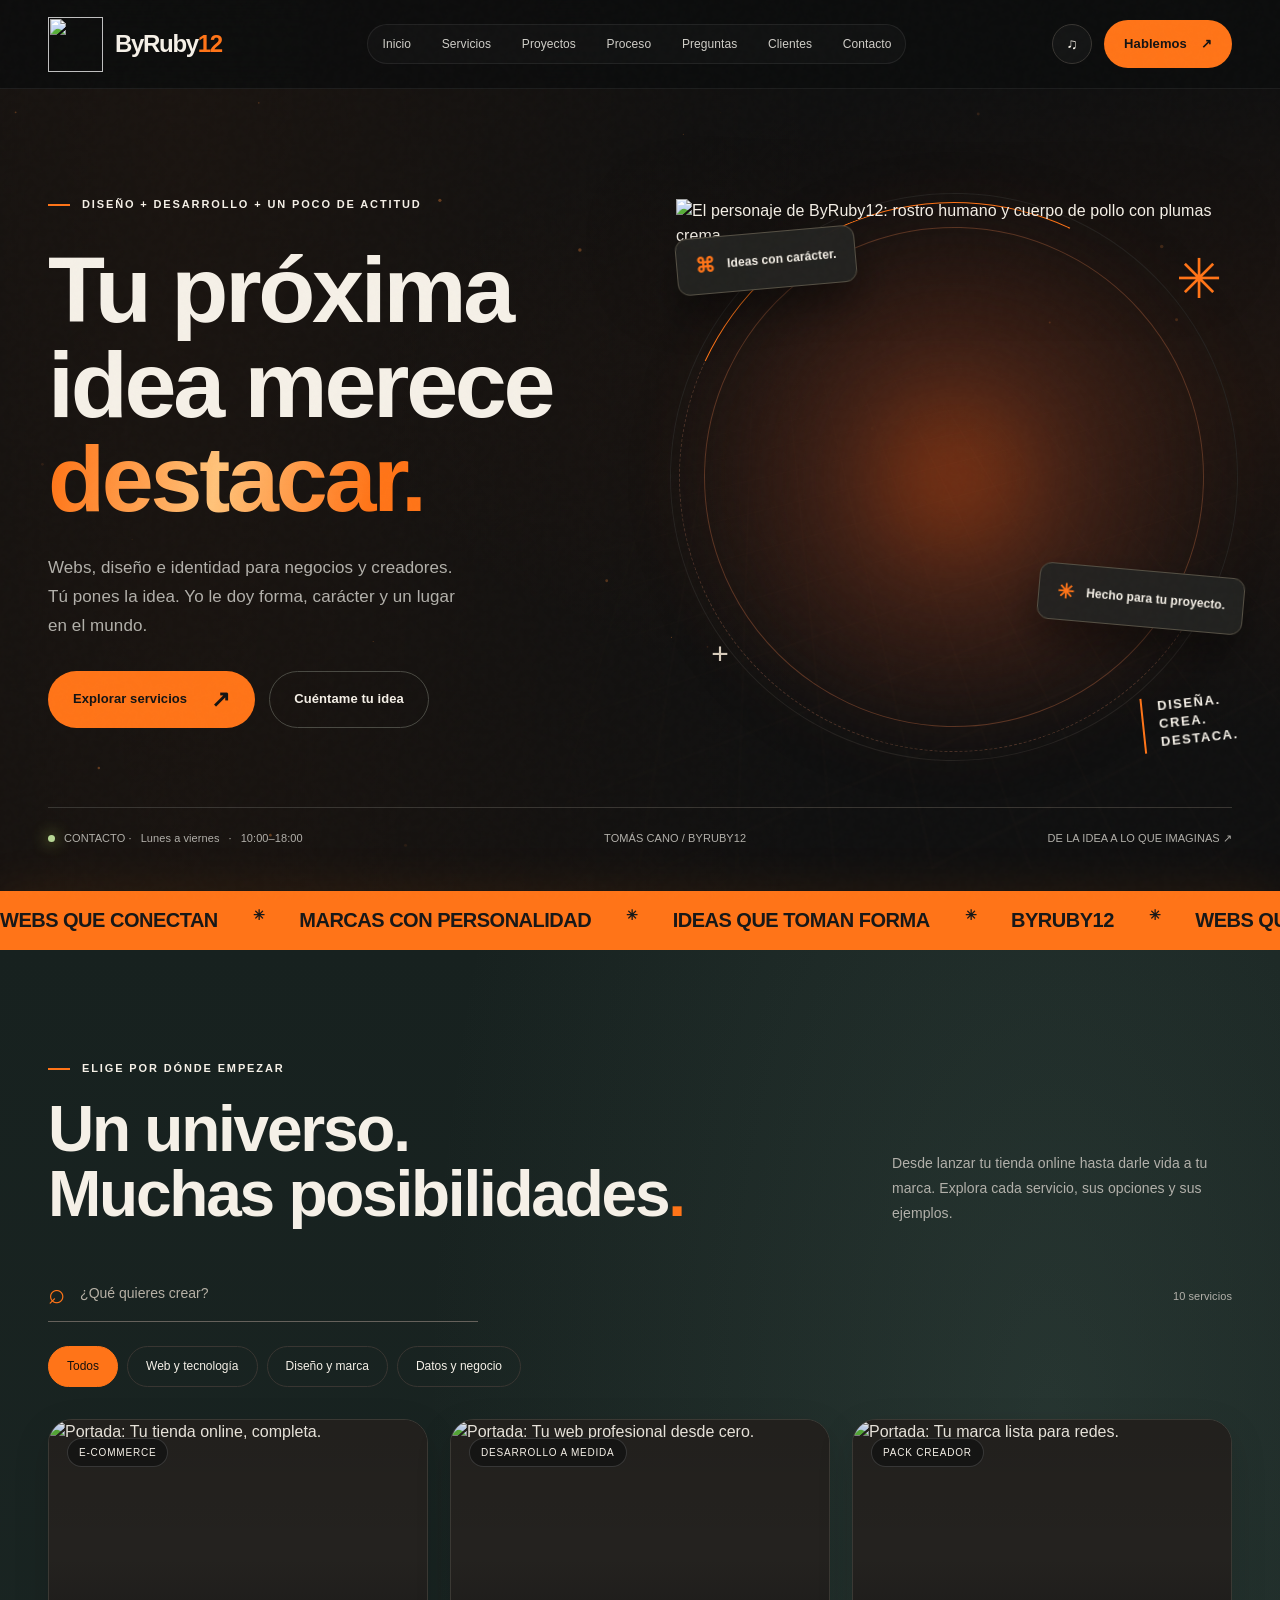
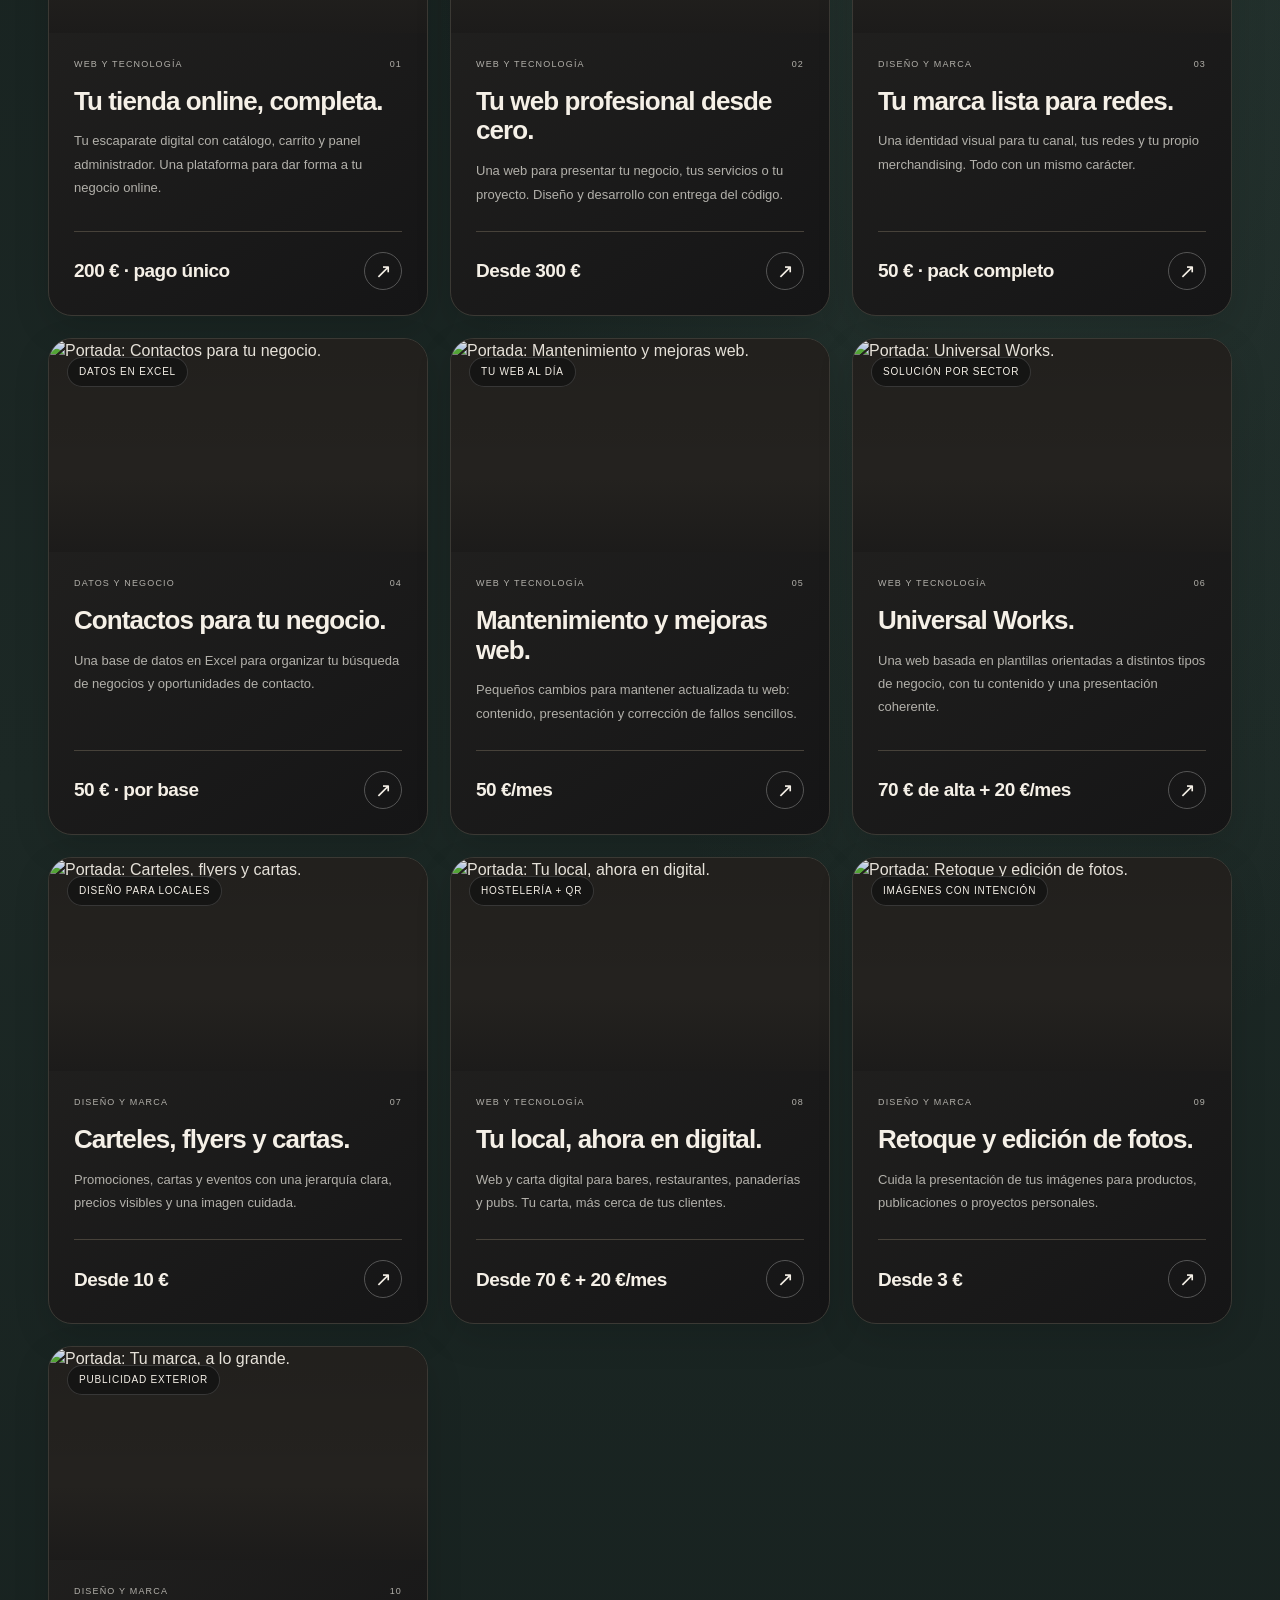
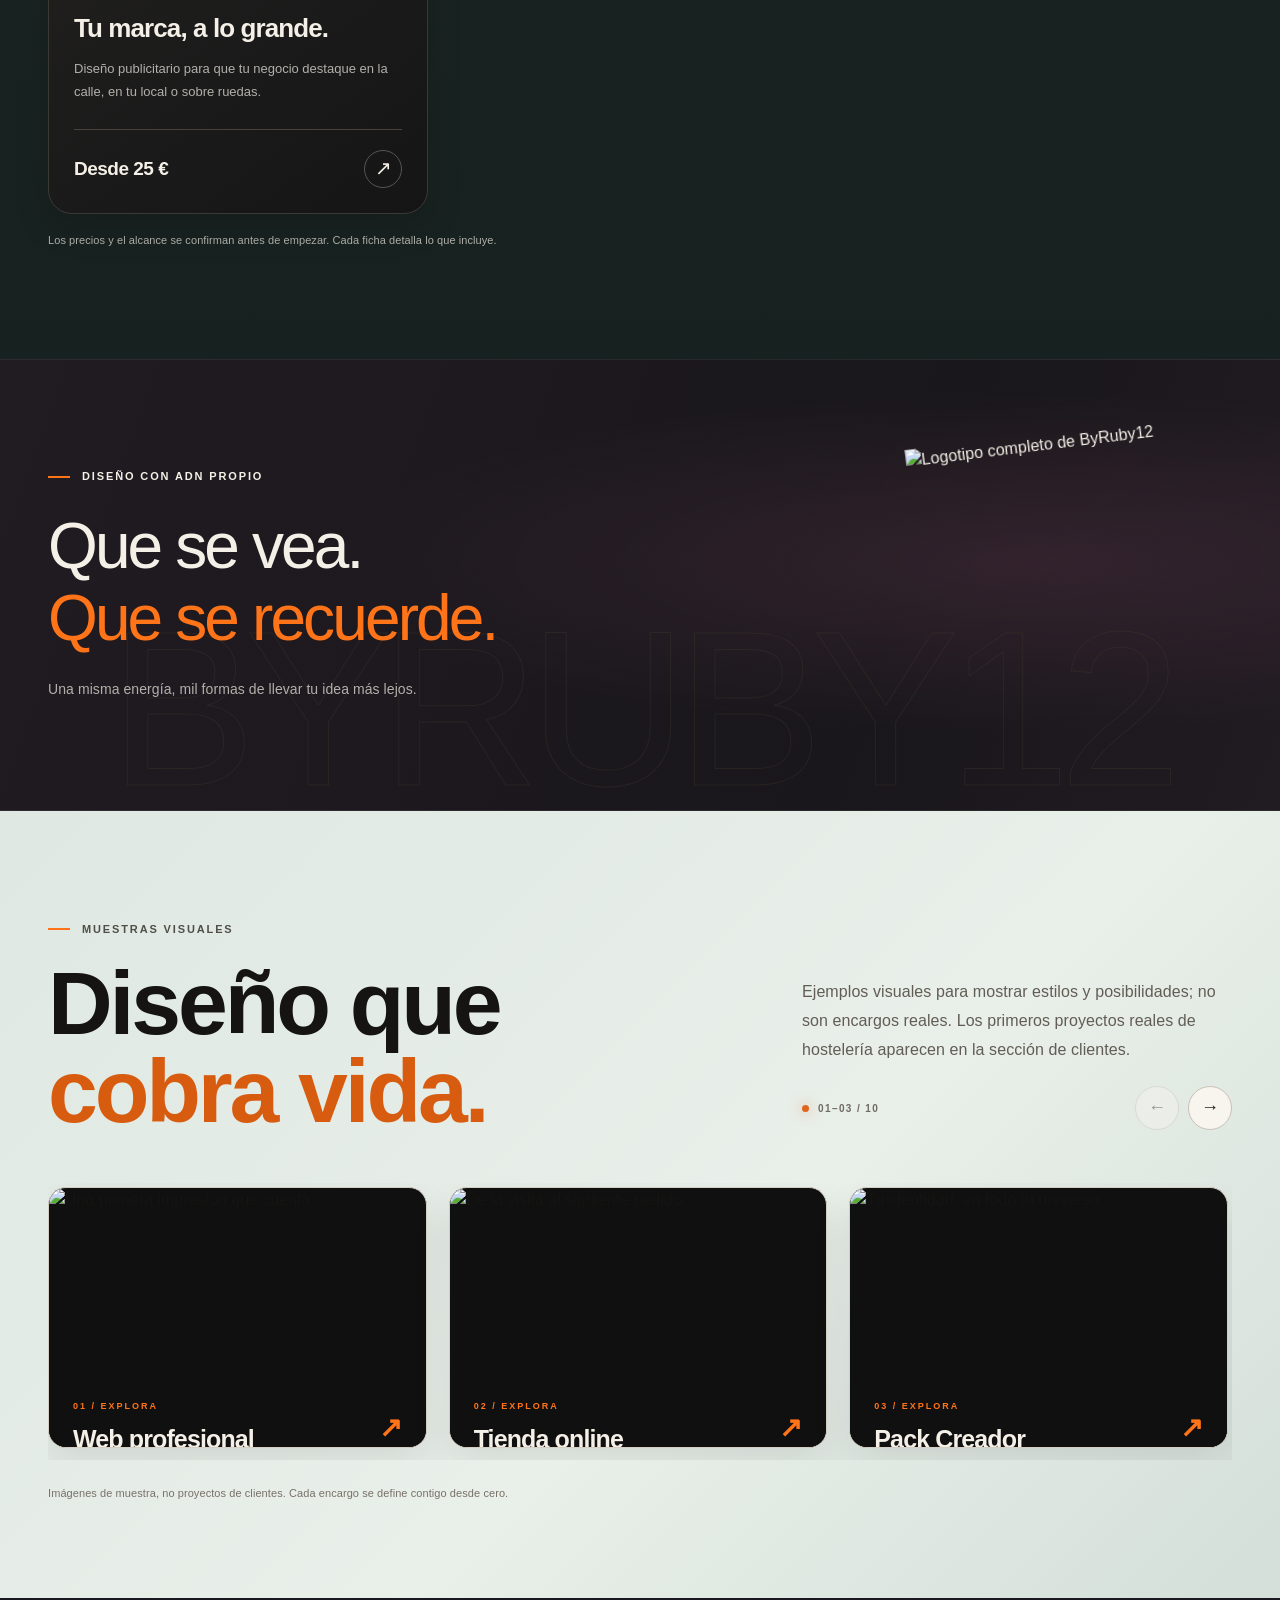
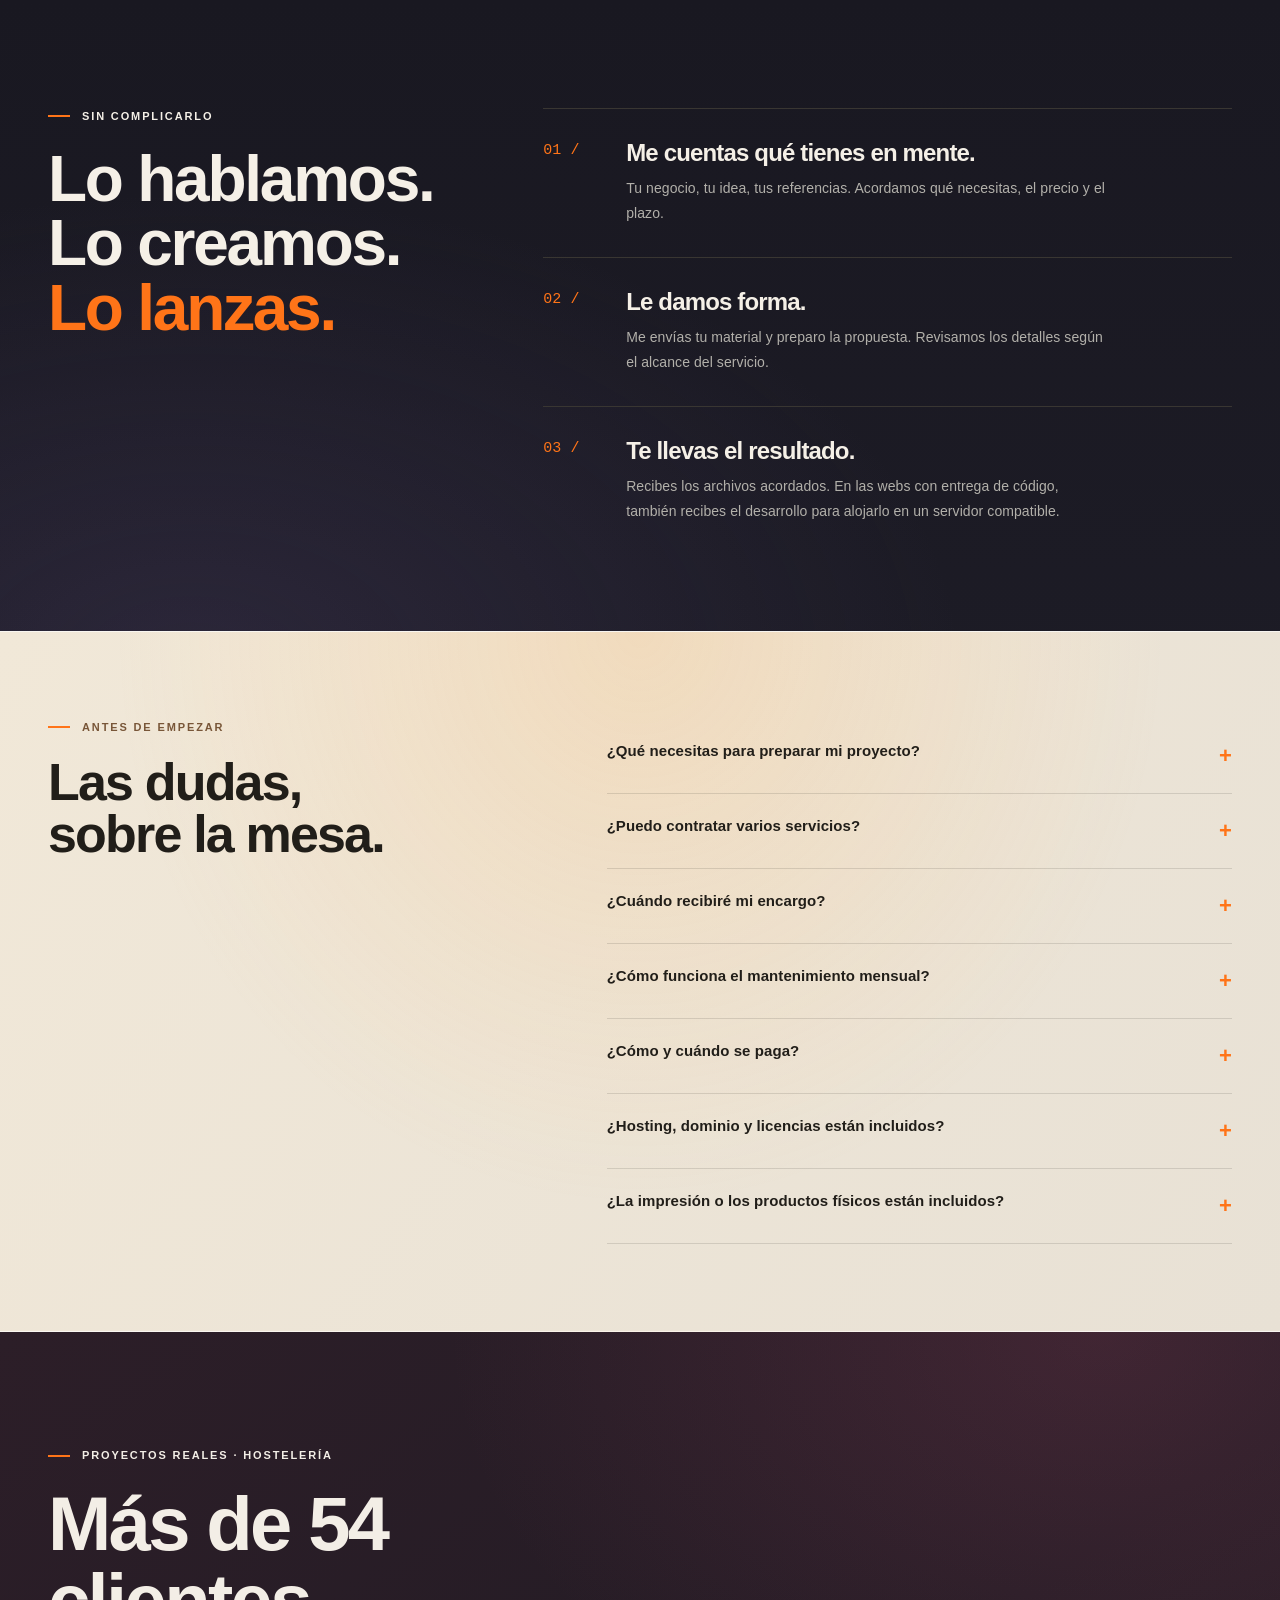
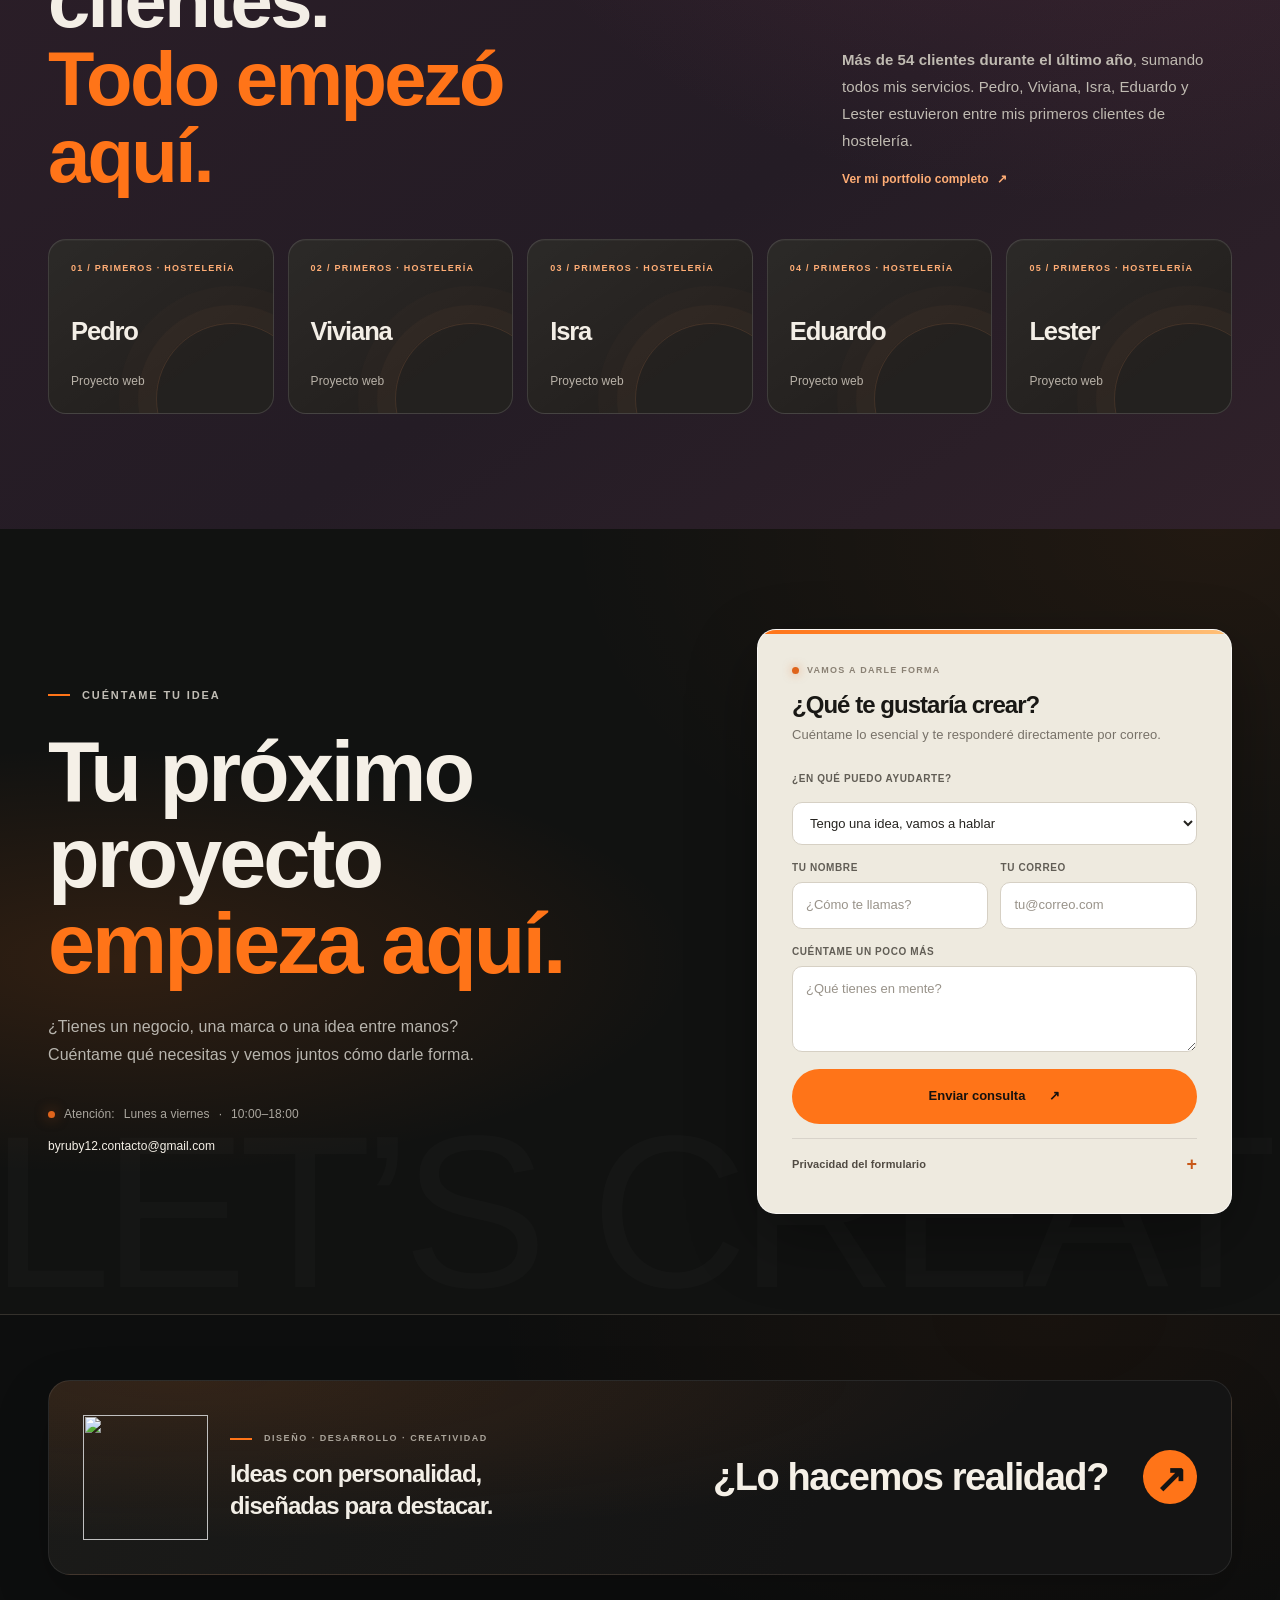
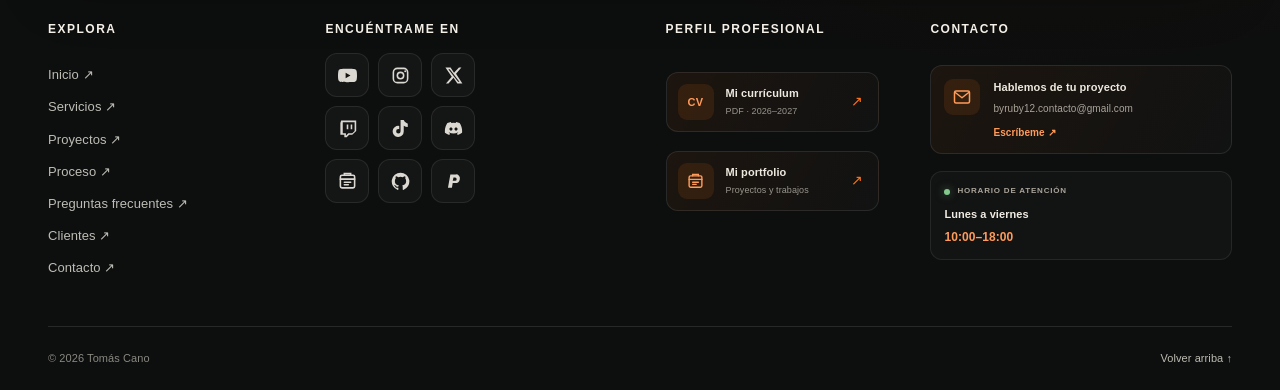
==== index.html @ f764a9a0 "Add files via upload" ====
<!doctype html>
<html lang="es"><head>

<meta charset="utf-8">
<meta name="viewport" content="width=device-width,initial-scale=1">
<meta name="theme-color" content="#101010">
<meta name="description" content="Diseño y desarrollo web para negocios, hostelería y creadores. Tiendas online, webs profesionales, cartas digitales e identidad visual. Cuéntame tu proyecto.">
<meta name="robots" content="index,follow,max-image-preview:large">
<link rel="canonical" href="https://byruby12.github.io/ByRuby12-Servicios/">
<meta property="og:type" content="website">
<meta property="og:locale" content="es_ES">
<meta property="og:site_name" content="ByRuby12">
<meta property="og:title" content="ByRuby12 · Diseño y desarrollo web con carácter">
<meta property="og:description" content="Webs, cartas digitales e identidad visual para negocios, hostelería y creadores.">
<meta property="og:url" content="https://byruby12.github.io/ByRuby12-Servicios/">
<meta property="og:image" content="https://byruby12.github.io/ByRuby12-Servicios/assets/brand/mascota.webp">
<meta property="og:image:alt" content="Personaje ilustrado de ByRuby12">
<meta name="twitter:card" content="summary_large_image">
<meta name="twitter:title" content="ByRuby12 · Diseño y desarrollo web">
<meta name="twitter:description" content="Diseño web, cartas digitales e identidad visual para tu negocio.">
<meta name="twitter:image" content="https://byruby12.github.io/ByRuby12-Servicios/assets/brand/mascota.webp">
<title>Diseño web y cartas digitales para hostelería | ByRuby12</title>
<link rel="icon" type="image/webp" href="assets/brand/logo.webp">
<link rel="preload" href="assets/fonts/ruby-display.woff" as="font" type="font/woff" crossorigin>
<script type="application/ld+json">
{
  "@context": "https://schema.org",
  "@type": "Person",
  "name": "Tomás Cano",
  "alternateName": "ByRuby12",
  "url": "https://byruby12.github.io/ByRuby12-Servicios/",
  "image": "https://byruby12.github.io/ByRuby12-Servicios/assets/brand/mascota.webp",
  "email": "mailto:byruby12.contacto@gmail.com",
  "jobTitle": "Diseñador y desarrollador web",
  "knowsAbout": ["Diseño web", "Desarrollo web", "Cartas digitales para hostelería", "Identidad visual", "Tiendas online"],
  "sameAs": [
    "https://www.youtube.com/@ByRuby12",
    "https://instagram.com/ByRuby12",
    "https://twitter.com/byruby12",
    "https://twitch.com/byruby12_tv",
    "https://byruby12.github.io/Portfolio-Tomas/",
    "https://github.com/ByRuby12"
  ]
}
</script>

<link rel="stylesheet" href="css/styles.css?v=20261110-4">
</head><body><canvas id="particles" aria-hidden="true"></canvas><div id="ruby-cursor" aria-hidden="true"><span class="cursor-core"></span><span class="cursor-caption">↗</span></div>

<header class="site-header"><div class="wrap topbar"><a class="wordmark" href="#inicio" aria-label="ByRuby12, inicio"><img class="brand-icon" src="assets/brand/logo.webp" alt="" width="56" height="56"><span class="wordmark-name">ByRuby<b>12</b></span></a><nav class="desktop-nav" aria-label="Navegación principal"><a href="#inicio">Inicio</a><a href="#servicios">Servicios</a><a href="#universo">Proyectos</a><a href="#proceso">Proceso</a><a href="#preguntas">Preguntas</a><a href="#clientes">Clientes</a><a href="#contacto">Contacto</a></nav><div class="navtools"><button id="mobile-menu" class="sound mobile-menu" aria-label="Abrir menú" aria-expanded="false" aria-controls="mobile-nav">☰</button><button id="sound" class="sound" aria-label="Activar sonidos de interfaz" aria-pressed="false" title="Sonido opcional">♫</button><a class="btn" href="#contacto">Hablemos <span>↗</span></a></div></div><nav id="mobile-nav" class="mobile-nav" aria-label="Menú móvil" hidden><a href="#inicio">Inicio ↗</a><a href="#servicios">Servicios ↗</a><a href="#universo">Proyectos ↗</a><a href="#proceso">Proceso ↗</a><a href="#preguntas">Preguntas ↗</a><a href="#clientes">Clientes ↗</a><a href="#contacto">Contacto ↗</a></nav></header>


<main>
<section class="hero" id="inicio"><div class="wrap hero-grid"><div class="hero-copy"><div class="eyebrow">Diseño + desarrollo + un poco de actitud</div><h1><span class="hero-line">Tu próxima</span><span class="hero-line">idea merece</span><span class="hero-line"><em>destacar.</em></span></h1><p class="hero-desc">Webs, diseño e identidad para negocios y creadores. Tú pones la idea. Yo le doy forma, carácter y un lugar en el mundo.</p><div class="actions"><a href="#servicios" class="btn">Explorar servicios <span class="arrow">↗</span></a><a href="#contacto" class="btn ghost">Cuéntame tu idea</a></div></div><div class="hero-art"><div class="hero-gridlines" aria-hidden="true"></div><div class="hero-spark spark-a" aria-hidden="true">✳</div><div class="hero-spark spark-b" aria-hidden="true">+</div><div class="orbit" aria-hidden="true"></div><img class="mascot" src="assets/brand/mascota.webp" alt="El personaje de ByRuby12: rostro humano y cuerpo de pollo con plumas crema" width="600" height="700" fetchpriority="high"><div class="floating f1"><span>⌘</span> Ideas con carácter.</div><div class="floating f2"><span>✳</span> Hecho para tu proyecto.</div><div class="hero-stamp"><span>DISEÑA.</span><span>CREA.</span><span>DESTACA.</span></div></div></div><div class="wrap hero-bottom"><span class="status"><span class="dot"></span> CONTACTO · <span data-site-hours-days>Lunes a viernes</span> · <span data-site-hours-time>10:00–18:00</span></span><span>TOMÁS CANO / BYRUBY12</span><span>DE LA IDEA A LO QUE IMAGINAS ↗</span></div></section>

<div class="ticker" aria-hidden="true"><div class="ticker-track"><span>WEBS QUE CONECTAN</span><i>✳</i><span>MARCAS CON PERSONALIDAD</span><i>✳</i><span>IDEAS QUE TOMAN FORMA</span><i>✳</i><span>BYRUBY12</span><i>✳</i><span>WEBS QUE CONECTAN</span><i>✳</i><span>MARCAS CON PERSONALIDAD</span><i>✳</i><span>IDEAS QUE TOMAN FORMA</span><i>✳</i><span>BYRUBY12</span><i>✳</i></div></div>

<section id="servicios" class="section wrap"><div class="section-head reveal"><div><div class="eyebrow">Elige por dónde empezar</div><h2>Un universo.<br>Muchas posibilidades<span class="orange">.</span></h2></div><p>Desde lanzar tu tienda online hasta darle vida a tu marca. Explora cada servicio, sus opciones y sus ejemplos.</p></div><div class="catalog-tools"><label class="search-field"><span aria-hidden="true">⌕</span><span class="sr-only">Buscar un servicio</span><input id="service-search" type="search" placeholder="¿Qué quieres crear?" autocomplete="off"></label><span id="service-count" class="result-count" aria-live="polite"></span></div><div class="filters" role="group" aria-label="Filtrar servicios"><button class="filter active" data-filter="Todos" aria-pressed="true">Todos</button><button class="filter" data-filter="Web y tecnología" aria-pressed="false">Web y tecnología</button><button class="filter" data-filter="Diseño y marca" aria-pressed="false">Diseño y marca</button><button class="filter" data-filter="Datos y negocio" aria-pressed="false">Datos y negocio</button></div><div id="services" class="services"></div><p class="micro-note muted" style="color:var(--muted)">Los precios y el alcance se confirman antes de empezar. Cada ficha detalla lo que incluye.</p></section>


<section class="brand-interlude" aria-label="La identidad de ByRuby12"><div class="wrap interlude-grid"><div><div class="eyebrow">Diseño con ADN propio</div><p>Que se vea.<br><em>Que se recuerde.</em></p><span>Una misma energía, mil formas de llevar tu idea más lejos.</span></div><img src="assets/brand/logo.webp" alt="Logotipo completo de ByRuby12" width="380" height="380" loading="lazy"></div><span class="interlude-outline" aria-hidden="true">BYRUBY12</span></section>

<section class="gallery-section" id="universo">
  <div class="wrap">
    <div class="gallery-heading">
      <div>
        <div class="eyebrow">Muestras visuales</div>
        <h2>Diseño que<br><em>cobra vida.</em></h2>
      </div>
      <div class="gallery-intro">
        <p>Ejemplos visuales para mostrar estilos y posibilidades; no son encargos reales. Los primeros proyectos reales de hostelería aparecen en la sección de clientes.</p>
        <div class="gallery-tools">
          <span class="gallery-count"><i></i><span id="gallery-status" aria-live="polite">01–03 / 10</span></span>
          <div class="gallery-controls">
            <button class="round" id="gallery-prev" aria-label="Ver proyectos anteriores" disabled>←</button>
            <button class="round" id="gallery-next" aria-label="Ver proyectos siguientes">→</button>
          </div>
        </div>
      </div>
    </div>
    <div id="gallery" class="gallery-track" aria-label="Proyectos destacados"></div>
    <p class="gallery-note">Imágenes de muestra, no proyectos de clientes. Cada encargo se define contigo desde cero.</p>
  </div>
</section>

<section class="section wrap" id="proceso"><div class="process"><div class="reveal"><div class="eyebrow">Sin complicarlo</div><h2>Lo hablamos.<br>Lo creamos.<br><span class="orange">Lo lanzas.</span></h2></div><div class="steps"><div class="step reveal"><span class="num">01 /</span><div><h3>Me cuentas qué tienes en mente.</h3><p>Tu negocio, tu idea, tus referencias. Acordamos qué necesitas, el precio y el plazo.</p></div></div><div class="step reveal"><span class="num">02 /</span><div><h3>Le damos forma.</h3><p>Me envías tu material y preparo la propuesta. Revisamos los detalles según el alcance del servicio.</p></div></div><div class="step reveal"><span class="num">03 /</span><div><h3>Te llevas el resultado.</h3><p>Recibes los archivos acordados. En las webs con entrega de código, también recibes el desarrollo para alojarlo en un servidor compatible.</p></div></div></div></div><div class="faq" id="preguntas"><div><div class="eyebrow">Antes de empezar</div><h2>Las dudas,<br>sobre la mesa.</h2></div><div><details><summary>¿Qué necesitas para preparar mi proyecto?</summary><p>Una explicación de tu idea y, si ya los tienes, logotipo, textos, fotos y referencias. Con eso concretamos el alcance antes de empezar.</p></details><details><summary>¿Puedo contratar varios servicios?</summary><p>Sí. Cuéntame qué necesitas y acordamos un presupuesto para las piezas y funciones concretas de tu proyecto.</p></details><details><summary>¿Cuándo recibiré mi encargo?</summary><p>La mayoría de los encargos suele entregarse en 24–48 horas. Antes de empezar confirmo el plazo concreto; si por el alcance o el material necesario va a tardar más, te lo digo antes de aceptar.</p></details><details><summary>¿Cómo funciona el mantenimiento mensual?</summary><p>El servicio de mantenimiento web incluye hasta 4 horas al mes para actualizar textos, fotos, precios y enlaces, y hacer ajustes de diseño o presentación en móvil. Cuando la plataforma lo permite, trabajo en una copia o entorno de pruebas. Las horas adicionales cuestan 20 €/hora y solo se realizan con tu aprobación. Atiendo de <span data-site-hours-days>Lunes a viernes</span>, de <span data-site-hours-time>10:00–18:00</span>; el alcance y la cuota se confirman antes de contratar.</p></details><details><summary>¿Cómo y cuándo se paga?</summary><p>Los encargos se abonan por adelantado. Los servicios mensuales se pagan al comienzo de cada mes. Puedes pagar por transferencia bancaria; si eres un negocio cercano y acordamos el pago en persona, también en efectivo.</p></details><details><summary>¿Hosting, dominio y licencias están incluidos?</summary><p>En las webs con entrega de código preparo un repositorio gratuito. El mantenimiento mensual se contrata según el servicio y su alcance. El dominio propio, el hosting de pago y las licencias se ofrecen aparte y con coste adicional. En las cartas digitales, el alojamiento y el soporte dependen del plan elegido.</p></details><details><summary>¿La impresión o los productos físicos están incluidos?</summary><p>Los servicios de diseño son digitales. La impresión, fabricación, instalación y contratación de espacios se pagan aparte. En Pack Creador puedes consultar además los productos físicos de merchandising.</p></details></div></div></section>

<section class="client-projects" id="clientes" aria-labelledby="clients-title">
  <div class="wrap">
    <div class="clients-heading">
      <div>
        <div class="eyebrow">Proyectos reales · hostelería</div>
        <h2 id="clients-title">Más de 54 clientes.<br><em>Todo empezó aquí.</em></h2>
      </div>
      <div class="clients-summary">
        <p><strong>Más de 54 clientes durante el último año</strong>, sumando todos mis servicios. Pedro, Viviana, Isra, Eduardo y Lester estuvieron entre mis primeros clientes de hostelería.</p>
        <a href="https://byruby12.github.io/Portfolio-Tomas/" target="_blank" rel="noopener noreferrer">Ver mi portfolio completo <span aria-hidden="true">↗</span></a>
      </div>
    </div>
    <div class="client-project-grid">
      <article class="client-project"><span>01 / PRIMEROS · HOSTELERÍA</span><h3>Pedro</h3><p>Proyecto web</p></article>
      <article class="client-project"><span>02 / PRIMEROS · HOSTELERÍA</span><h3>Viviana</h3><p>Proyecto web</p></article>
      <article class="client-project"><span>03 / PRIMEROS · HOSTELERÍA</span><h3>Isra</h3><p>Proyecto web</p></article>
      <article class="client-project"><span>04 / PRIMEROS · HOSTELERÍA</span><h3>Eduardo</h3><p>Proyecto web</p></article>
      <article class="client-project"><span>05 / PRIMEROS · HOSTELERÍA</span><h3>Lester</h3><p>Proyecto web</p></article>
    </div>
  </div>
</section>

<section class="contact" id="contacto">
  <div class="wrap contact-grid">
    <div class="contact-copy">
      <div class="eyebrow">Cuéntame tu idea</div>
      <h2>Tu próximo proyecto<br><em>empieza aquí.</em></h2>
      <p>¿Tienes un negocio, una marca o una idea entre manos? Cuéntame qué necesitas y vemos juntos cómo darle forma.</p>
      <div class="contact-meta"><span><i></i> Atención: <span data-site-hours-days>Lunes a viernes</span> · <span data-site-hours-time>10:00–18:00</span></span><a id="contact-email" href="mailto:byruby12.contacto@gmail.com">byruby12.contacto@gmail.com ↗</a></div>
    </div>
    <div class="contact-box">
      <span class="contact-kicker"><i></i> VAMOS A DARLE FORMA</span>
      <h3>¿Qué te gustaría crear?</h3>
      <p>Cuéntame lo esencial y te responderé directamente por correo.</p>
      <form id="contact-form" action="https://formsubmit.co/byruby12.contacto@gmail.com" method="POST">
        <input type="text" name="_honey" tabindex="-1" autocomplete="off" aria-hidden="true" class="contact-honeypot">
        <input type="hidden" name="_subject" id="contact-subject" value="Nueva consulta web · ByRuby12">
        <input type="hidden" name="_template" value="table">
        <label for="interest">¿En qué puedo ayudarte?</label>
        <select id="interest" name="service">
          <option value="">Tengo una idea, vamos a hablar</option>
        </select>
        <div class="contact-fields">
          <label for="contact-name">Tu nombre<input id="contact-name" name="name" autocomplete="name" placeholder="¿Cómo te llamas?" required maxlength="100"></label>
          <label for="contact-reply">Tu correo<input id="contact-reply" name="email" type="email" autocomplete="email" placeholder="tu@correo.com" required maxlength="254"></label>
        </div>
        <label for="contact-message">Cuéntame un poco más<textarea id="contact-message" name="message" rows="3" placeholder="¿Qué tienes en mente?" required maxlength="2000"></textarea></label>
        <button class="btn" id="contact-mail" type="submit">Abrir correo preparado <span aria-hidden="true">↗</span></button>
      </form>
      <p id="contact-status" class="contact-status" role="status" aria-live="polite"></p>
      <a id="contact-gmail-fallback" class="contact-gmail-fallback" href="#" target="_blank" rel="noopener noreferrer" hidden>¿No se pudo enviar? Preparar borrador en Gmail ↗</a>
      <details class="privacy-notice"><summary>Privacidad del formulario</summary><p>Al enviar, tu nombre, correo, servicio elegido y mensaje se transmiten mediante FormSubmit a mi correo para responder a esta consulta. No hace falta incluir DNI, teléfono ni datos sensibles; si necesito más información, te la pediré por correo. FormSubmit indica que puede conservar los envíos hasta 30 días.</p></details>
    </div>
  </div>
</section>
</main>


<footer class="site-footer">
  <svg class="icon-library" aria-hidden="true" focusable="false">
    <symbol id="icon-youtube" viewBox="0 0 24 24"><path d="M23.5 6.2a3 3 0 0 0-2.1-2.1C19.5 3.6 12 3.6 12 3.6s-7.5 0-9.4.5A3 3 0 0 0 .5 6.2 31 31 0 0 0 0 12s0 3.9.5 5.8a3 3 0 0 0 2.1 2.1c1.9.5 9.4.5 9.4.5s7.5 0 9.4-.5a3 3 0 0 0 2.1-2.1A31 31 0 0 0 24 12s0-3.9-.5-5.8Z"/><path d="m9.6 15.4 6.2-3.4-6.2-3.4z" fill="#17120e"/></symbol>
    <symbol id="icon-instagram" viewBox="0 0 24 24"><rect x="3" y="3" width="18" height="18" rx="5" fill="none" stroke="currentColor" stroke-width="2"/><circle cx="12" cy="12" r="4" fill="none" stroke="currentColor" stroke-width="2"/><circle cx="18" cy="6.5" r="1.25"/></symbol>
    <symbol id="icon-x" viewBox="0 0 24 24"><path d="M18.9 2H22l-6.8 7.8L23.2 22h-6.3L12 14.8 5.7 22H2.5l7.3-8.5L1.8 2h6.5l4.4 6.6L18.9 2Zm-1.1 17.8h1.7L7.3 4H5.5l12.3 15.8Z"/></symbol>
    <symbol id="icon-twitch" viewBox="0 0 24 24"><path d="M4 2h19v13l-5 5h-4l-3 3H8v-3H3V5l1-3Zm2 2v14h4v3l3-3h5l3-3V4H6Zm5 3h2v6h-2V7Zm5 0h2v6h-2V7Z"/></symbol>
    <symbol id="icon-tiktok" viewBox="0 0 24 24"><path d="M19.6 5.2a5.7 5.7 0 0 1-3.5-3.8h-4v14.1a2.8 2.8 0 1 1-2.8-2.8c.4 0 .8.1 1.1.2V8.8a7 7 0 1 0 5.7 6.9V8.5a9.5 9.5 0 0 0 5.1 1.5V6a5.5 5.5 0 0 1-1.6-.8Z"/></symbol>
    <symbol id="icon-discord" viewBox="0 0 24 24"><path d="M19.7 5.1a18 18 0 0 0-4.4-1.4l-.6 1.2a16 16 0 0 0-5.4 0l-.6-1.2a18 18 0 0 0-4.4 1.4C1.5 9.3.8 13.4 1.2 17.5a18 18 0 0 0 5.4 2.7l1.2-2a11 11 0 0 1-1.9-.9l.5-.4a13 13 0 0 0 11.2 0l.5.4a11 11 0 0 1-1.9.9l1.2 2a18 18 0 0 0 5.4-2.7c.5-4.8-.8-8.9-3.1-12.4ZM8.8 14.7c-1.1 0-2-.9-2-2s.9-2 2-2 2 .9 2 2-.9 2-2 2Zm6.4 0c-1.1 0-2-.9-2-2s.9-2 2-2 2 .9 2 2-.9 2-2 2Z"/></symbol>
    <symbol id="icon-portfolio" viewBox="0 0 24 24"><rect x="3" y="4" width="18" height="16" rx="2" fill="none" stroke="currentColor" stroke-width="2"/><path d="M3 9h18M8 4V2h8v2M8 13h8M8 16h5" fill="none" stroke="currentColor" stroke-width="2" stroke-linecap="round"/></symbol>
    <symbol id="icon-github" viewBox="0 0 24 24"><path d="M12 .8a11.2 11.2 0 0 0-3.5 21.8c.6.1.8-.3.8-.6v-2.1c-3.1.7-3.8-1.3-3.8-1.3-.5-1.3-1.2-1.6-1.2-1.6-1-.7.1-.7.1-.7 1.1.1 1.7 1.1 1.7 1.1 1 1.7 2.6 1.2 3.2.9.1-.7.4-1.2.7-1.5-2.5-.3-5.1-1.2-5.1-5.5 0-1.2.4-2.2 1.1-3-.1-.3-.5-1.4.1-2.9 0 0 .9-.3 3.1 1.1a10.7 10.7 0 0 1 5.6 0c2.1-1.4 3.1-1.1 3.1-1.1.6 1.5.2 2.6.1 2.9.7.8 1.1 1.8 1.1 3 0 4.3-2.6 5.2-5.1 5.5.4.3.8 1 .8 2.1V22c0 .3.2.7.8.6A11.2 11.2 0 0 0 12 .8Z"/></symbol>
    <symbol id="icon-paypal" viewBox="0 0 24 24"><path d="M8 3h7a5 5 0 0 1 5 6 6 6 0 0 1-6 5h-3l-1 6H5L8 3Zm4 4-1 4h3a2 2 0 0 0 2-2 2 2 0 0 0-2-2h-2Z"/></symbol>
    <symbol id="icon-mail" viewBox="0 0 24 24"><rect x="2" y="4" width="20" height="16" rx="2" fill="none" stroke="currentColor" stroke-width="2"/><path d="m3 6 9 7 9-7" fill="none" stroke="currentColor" stroke-width="2" stroke-linecap="round" stroke-linejoin="round"/></symbol>
  </svg>
  <div class="wrap">
    <div class="footer-top">
      <div class="footer-identity">
        <a class="footer-brand" href="#inicio" aria-label="Volver al inicio">
          <img src="assets/brand/logo.webp" alt="" width="170" height="170" loading="lazy">
        </a>
        <div class="footer-intro">
          <span class="eyebrow">DISEÑO · DESARROLLO · CREATIVIDAD</span>
          <p>Ideas con personalidad,<br>diseñadas para destacar.</p>
        </div>
      </div>
      <a class="footer-cta" href="#contacto">¿Lo hacemos realidad?<span aria-hidden="true">↗</span></a>
    </div>
    <div class="footer-grid">
      <nav aria-label="Explorar la web">
        <h3>Explora</h3>
        <a href="#inicio">Inicio ↗</a>
        <a href="#servicios">Servicios ↗</a>
        <a href="#universo">Proyectos ↗</a>
        <a href="#proceso">Proceso ↗</a>
        <a href="#preguntas">Preguntas frecuentes ↗</a>
        <a href="#clientes">Clientes ↗</a>
        <a href="#contacto">Contacto ↗</a>
      </nav>
      <div class="footer-socials">
        <h3>Encuéntrame en</h3>
        <div class="social-grid">
          <a href="https://www.youtube.com/@ByRuby12" data-site-social="youtube" target="_blank" rel="noopener noreferrer" aria-label="YouTube" title="YouTube"><svg aria-hidden="true"><use href="#icon-youtube"/></svg></a>
          <a href="https://instagram.com/ByRuby12" data-site-social="instagram" target="_blank" rel="noopener noreferrer" aria-label="Instagram" title="Instagram"><svg aria-hidden="true"><use href="#icon-instagram"/></svg></a>
          <a href="https://twitter.com/byruby12" data-site-social="x" target="_blank" rel="noopener noreferrer" aria-label="X / Twitter" title="X / Twitter"><svg aria-hidden="true"><use href="#icon-x"/></svg></a>
          <a href="https://twitch.com/byruby12_tv" data-site-social="twitch" target="_blank" rel="noopener noreferrer" aria-label="Twitch" title="Twitch"><svg aria-hidden="true"><use href="#icon-twitch"/></svg></a>
          <a href="http://vm.tiktok.com/byruby12" data-site-social="tiktok" target="_blank" rel="noopener noreferrer" aria-label="TikTok" title="TikTok"><svg aria-hidden="true"><use href="#icon-tiktok"/></svg></a>
          <a href="https://discord.gg/yV68Vz78tA" data-site-social="discord" target="_blank" rel="noopener noreferrer" aria-label="Discord" title="Discord"><svg aria-hidden="true"><use href="#icon-discord"/></svg></a>
          <a href="https://byruby12.github.io/Portfolio-Tomas/" data-site-portfolio target="_blank" rel="noopener noreferrer" aria-label="Portfolio" title="Portfolio"><svg aria-hidden="true"><use href="#icon-portfolio"/></svg></a>
          <a href="https://github.com/ByRuby12" data-site-social="github" target="_blank" rel="noopener noreferrer" aria-label="GitHub" title="GitHub"><svg aria-hidden="true"><use href="#icon-github"/></svg></a>
          <a href="https://www.paypal.me/ByRuby12" data-site-social="paypal" target="_blank" rel="noopener noreferrer" aria-label="PayPal" title="PayPal"><svg aria-hidden="true"><use href="#icon-paypal"/></svg></a>
        </div>
      </div>
      <div class="footer-resources">
        <h3>Perfil profesional</h3>
        <a class="footer-cv-card" data-site-cv href="assets/docs/CV%20TOMAS%2020262027%20NEW.pdf" target="_blank" rel="noopener noreferrer">
          <span class="footer-cv-icon" aria-hidden="true">CV</span>
          <span><strong>Mi currículum</strong><small>PDF · 2026–2027</small></span>
          <b aria-hidden="true">↗</b>
        </a>
        <a class="footer-cv-card footer-portfolio-card" data-site-portfolio href="https://byruby12.github.io/Portfolio-Tomas/" target="_blank" rel="noopener noreferrer">
          <span class="footer-cv-icon" aria-hidden="true"><svg><use href="#icon-portfolio"/></svg></span>
          <span><strong>Mi portfolio</strong><small>Proyectos y trabajos</small></span>
          <b aria-hidden="true">↗</b>
        </a>
      </div>
      <div class="footer-contact">
        <h3>Contacto</h3>
        <a class="footer-email-card" data-site-email href="mailto:byruby12.contacto@gmail.com?subject=Hablemos%20de%20mi%20proyecto&body=Hola%20Tom%C3%A1s%2C%0A%0AMe%20gustar%C3%ADa%20contarte%20mi%20idea.%0A%0A">
          <span class="footer-email-icon" aria-hidden="true"><svg><use href="#icon-mail"/></svg></span>
          <span class="footer-email-copy"><strong>Hablemos de tu proyecto</strong><small>byruby12.contacto@gmail.com</small><b>Escríbeme <i aria-hidden="true">↗</i></b></span>
        </a>
        <div class="footer-hours">
          <span class="footer-hours-label"><i></i> HORARIO DE ATENCIÓN</span>
          <strong data-site-hours-days>Lunes a viernes</strong>
          <span data-site-hours-time>10:00–18:00</span>
        </div>
      </div>
    </div>
    <div class="footer-bottom">
      <span>© <span id="year"></span> Tomás Cano</span>
      <div><a href="#inicio">Volver arriba ↑</a></div>
    </div>
  </div>
</footer>


<dialog id="detail" class="detail-dialog" aria-labelledby="detail-title"><div class="modal-top"><span>DETALLES DEL SERVICIO</span><button data-close="detail" aria-label="Cerrar detalles">✕</button></div><div class="modal-body detail-layout"><div class="detail-media"><img id="detail-img" class="detail-img" alt=""><div class="detail-nav"><button id="detail-prev" aria-label="Imagen anterior">←</button><span id="detail-count"></span><button id="detail-next" aria-label="Imagen siguiente">→</button></div></div><div class="detail-copy"><div id="detail-category" class="detail-category"></div><h2 id="detail-title"></h2><p id="detail-desc"></p><div class="detail-price"><span>INVERSIÓN</span><strong class="price" id="detail-price"></strong></div><h3 class="detail-includes-title">Qué incluye</h3><ul id="detail-bullets"></ul><p class="note" id="detail-note"></p><a class="btn" id="detail-contact">Consultar este servicio <span>↗</span></a></div></div></dialog>


<dialog id="lightbox" aria-label="Imagen ampliada"><div class="modal-top"><span id="lightbox-title"></span><button data-close="lightbox" aria-label="Cerrar imagen">✕</button></div><img id="lightbox-img" class="lightbox-img" alt=""></dialog>


<dialog id="editor" class="editor" aria-labelledby="editor-title"><div class="modal-top"><strong id="editor-title">Tu catálogo · Editor local</strong><button data-close="editor" aria-label="Cerrar editor">✕</button></div><div class="modal-body"><div class="editor-note"><strong>Edita aquí. Publica cuando quieras.</strong><br>Los cambios se guardan en este navegador. Para mostrarlos a todo el mundo, exporta la página actualizada y sustituye <strong>index.html</strong> en tu repositorio de GitHub, manteniendo las carpetas <strong>css/</strong>, <strong>js/</strong> y <strong>assets/</strong>. Este editor no es un acceso privado ni modifica el servidor.</div><div class="editor-grid"><div><div class="editor-list" id="editor-list"></div><div class="editor-actions"><button class="btn ghost" id="add-service">+ Nuevo servicio</button></div></div><div><form id="editor-form" class="editor-form"><label class="field">Título<input name="title" required maxlength="90"></label><label class="field">Categoría<select name="category"><option>Web y tecnología</option><option>Diseño y marca</option><option>Datos y negocio</option></select></label><label class="field">Precio visible<input name="price" required maxlength="70"></label><label class="field">Etiqueta<input name="tag" maxlength="35"></label><label class="field full">Descripción<textarea name="desc" required maxlength="800"></textarea></label><label class="field full">Incluye · una línea por elemento<textarea name="bullets" maxlength="3000"></textarea></label><label class="field full">Condiciones y plazo<textarea name="note" maxlength="2000"></textarea></label><label class="field full">Imágenes · JPG, PNG o WebP<input type="file" id="image-upload" accept="image/jpeg,image/png,image/webp" multiple><small class="muted">Se optimizan automáticamente. La primera será la portada.</small></label><label class="check-label"><input type="checkbox" name="visible"> Mostrar este servicio</label><div class="full"><button class="btn" type="submit">Guardar ficha ✓</button></div></form><div class="editor-images" id="editor-images"></div></div></div><p id="admin-status" class="admin-status" aria-live="polite"></p><div class="editor-actions"><button class="btn" id="export-site">Exportar index.html actualizado ↗</button><button class="btn ghost" id="export-data">Copia del catálogo (.json)</button><button class="btn ghost" id="import-data">Importar copia</button><input type="file" id="import-file" accept="application/json,.json" hidden></div><p class="admin-status">Añade tus imágenes poco a poco. Para conservar una copia, descarga también el catálogo JSON. No guardes contraseñas ni datos privados aquí. La exportación actualiza index.html; conserva el resto de archivos del ZIP junto a él.</p></div></dialog>

<button class="back-top" id="back-top" aria-label="Volver arriba">↑</button><div id="toast" class="toast" role="status"></div>
<script id="catalog-data" type="application/json">{"version": 1, "updated": 1794240000000, "email": "byruby12.contacto@gmail.com", "services": [{"id": "ecommerce", "title": "Tu tienda online, completa.", "category": "Web y tecnología", "price": "200 € · pago único", "tag": "E-commerce", "desc": "Tu escaparate digital con catálogo, carrito y panel administrador. Una plataforma para dar forma a tu negocio online.", "bullets": ["Productos, carrito, ofertas y noticias.", "Quiénes somos, contacto y preguntas frecuentes.", "Panel administrador y diseño responsive.", "Textos legales editables y entrega del código completo.", "Mantenimiento opcional: 50 €/mes, con alcance acordado."], "note": "Los textos legales se revisan y adaptan a cada actividad. Hosting, dominio y servicios externos se concretan aparte. Plazo a confirmar según alcance y material.", "icon": "↗", "images": [], "visible": true}, {"id": "web-profesional", "title": "Tu web profesional desde cero.", "category": "Web y tecnología", "price": "Desde 300 €", "tag": "Desarrollo a medida", "desc": "Una web para presentar tu negocio, tus servicios o tu proyecto. Diseño y desarrollo con entrega del código.", "bullets": ["Diseño adaptado a móvil, tablet y ordenador.", "Páginas y funciones acordadas antes de empezar.", "Propuesta, revisión y entrega del código desarrollado.", "Puedes elegir un alojamiento compatible."], "note": "Plazo orientativo: 1,5–2 semanas tras recibir el material y confirmar el alcance. Pago único. Hosting, dominio y licencias no incluidos.", "icon": "\u003c/>", "images": [], "visible": true}, {"id": "pack-creador", "title": "Tu marca lista para redes.", "category": "Diseño y marca", "price": "50 € · pack completo", "tag": "Pack Creador", "desc": "Una identidad visual para tu canal, tus redes y tu propio merchandising. Todo con un mismo carácter.", "bullets": ["Logo en alta resolución y PNG sin fondo.", "Banners para YouTube, Twitch y X; paneles para Twitch.", "10 stickers y 6 portadas de historias destacadas.", "2 fondos de ordenador + 2 de móvil.", "3 miniaturas para 3 vídeos.", "Diseños de camiseta, bolsa, taza, imán y alfombrilla + catálogo digital."], "note": "Incluye una propuesta y una ronda de pequeños cambios. Productos físicos e impresión aparte: camiseta 18 €, bolsa 18 €, taza 18 €, imán 7 €, alfombrilla 7 €. Pack físico: 60 €. Disponibilidad y envío: consultar.", "icon": "✳", "images": [], "visible": true}, {"id": "contactos", "title": "Contactos para tu negocio.", "category": "Datos y negocio", "price": "50 € · por base", "tag": "Datos en Excel", "desc": "Una base de datos en Excel para organizar tu búsqueda de negocios y oportunidades de contacto.", "bullets": ["Sector y zona acordados antes de empezar.", "Campos según disponibilidad: empresa, teléfono, correo, web, redes, actividad y dirección.", "Entrega en Excel para consultar, ordenar y filtrar."], "note": "Cantidad, cobertura, fuentes y plazo se confirman antes de contratar. La disponibilidad de teléfono o correo varía por negocio; la entrega no garantiza respuestas ni ventas.", "icon": "XLS", "images": [], "visible": true}, {"id": "mantenimiento", "title": "Mantenimiento y mejoras web.", "category": "Web y tecnología", "price": "50 €/mes", "tag": "Tu web al día", "desc": "Pequeños cambios para mantener actualizada tu web: contenido, presentación y corrección de fallos sencillos.", "bullets": ["Hasta 4 horas de trabajo al mes.", "Textos, fotos, precios y enlaces.", "Ajustes de diseño y de presentación en móvil.", "Trabajo en copia o entorno de pruebas cuando la plataforma lo permita.", "Horas adicionales: 20 €/h, siempre con aprobación previa."], "note": "Revisión de la web antes de contratar. Sin permanencia. Horas no acumulables; revisar, modificar y probar cuenta dentro del tiempo. Hosting, dominio y licencias aparte. Sin urgencias ni vigilancia continua. E-commerce, rediseños completos y funciones nuevas: presupuesto aparte.", "icon": "⚙", "images": [], "visible": true}, {"id": "universal", "title": "Universal Works.", "category": "Web y tecnología", "price": "70 € de alta + 20 €/mes", "tag": "Solución por sector", "desc": "Una web basada en plantillas orientadas a distintos tipos de negocio, con tu contenido y una presentación coherente.", "bullets": ["Elección de una base adecuada a tu actividad.", "Personalización con tu identidad y material.", "Cuota mensual obligatoria.", "Cambios de contenido dentro del servicio acordado."], "note": "El alcance de cambios, funciones, alojamiento y plazo se confirma antes de contratar. Solicita los detalles para tu sector.", "icon": "UW", "images": [], "visible": true}, {"id": "carteles", "title": "Carteles, flyers y cartas.", "category": "Diseño y marca", "price": "Desde 10 €", "tag": "Diseño para locales", "desc": "Promociones, cartas y eventos con una jerarquía clara, precios visibles y una imagen cuidada.", "bullets": ["1 diseño: 10 € · 3 diseños: 20 €.", "5 diseños: 30 € · 10 diseños: 50 €.", "Una cara o página en un tamaño acordado por diseño.", "Una propuesta y una ronda de pequeños cambios.", "Entrega digital en PDF de alta calidad."], "note": "Entrega orientativa en 24 h para encargos sencillos tras recibir el material. Packs: plazo a acordar. Impresión no incluida. Adaptaciones y cambios adicionales: consultar.", "icon": "Aa", "images": [], "visible": true}, {"id": "local-digital", "title": "Tu local, ahora en digital.", "category": "Web y tecnología", "price": "Desde 70 € + 20 €/mes", "tag": "Hostelería + QR", "desc": "Web y carta digital para bares, restaurantes, panaderías y pubs. Tu carta, más cerca de tus clientes.", "bullets": ["Básico: 70 € de alta + 20 €/mes. Carta, alérgenos, idiomas, 40 QR, alojamiento y soporte.", "Profesional: 100 € de alta + 30 €/mes. Todo el Básico, fotos, modo oscuro, más interactividad y 80 QR.", "Premium TPV: 150 € de alta + 50 €/mes. Todo el Profesional, pedidos, carrito, seguimiento, cocina, mesas y administración.", "En los tres planes: enlaces a redes, reseñas de Google y plataformas de reparto."], "note": "Web desde 48 h tras recibir el material y confirmar alcance. Entrega de QR en persona o por envío según ubicación; envío orientativo 2–3 días según destino. Extras y funciones a concretar. Los enlaces no implican integración con plataformas de reparto.", "icon": "QR", "images": [], "visible": true}, {"id": "retoque", "title": "Retoque y edición de fotos.", "category": "Diseño y marca", "price": "Desde 3 €", "tag": "Imágenes con intención", "desc": "Cuida la presentación de tus imágenes para productos, publicaciones o proyectos personales.", "bullets": ["Retoque básico: 3 € por imagen.", "Pack de 5 retoques básicos: 10 €.", "Cambio de fondo: 5 € por imagen.", "Tipo de edición y formato de entrega acordados."], "note": "La viabilidad y el resultado dependen de la imagen original. Montajes, ediciones complejas y plazo: consultar antes de contratar.", "icon": "◐", "images": [], "visible": true}, {"id": "publicidad", "title": "Tu marca, a lo grande.", "category": "Diseño y marca", "price": "Desde 25 €", "tag": "Publicidad exterior", "desc": "Diseño publicitario para que tu negocio destaque en la calle, en tu local o sobre ruedas.", "bullets": ["Vallas, lonas, pancartas, mupis y marquesinas.", "Escaparates, vinilos, rótulos y publicidad en vehículos.", "Roll-ups, photocalls, banderolas y material comercial.", "1 diseño: 25 € · 3: 60 € · 5: 90 € · 10: 160 €.", "Una propuesta y una ronda de pequeños cambios. Entrega en PDF por correo."], "note": "Una cara o pieza en un formato y tamaño acordados. Vehículos completos, varias caras o composiciones especiales: consultar. 24 h para encargos sencillos tras recibir el material y confirmar alcance; packs y trabajos complejos, plazo acordado. Impresión, fabricación, instalación y espacios no incluidos.", "icon": "↗", "images": [], "visible": true}], "mediaLayoutVersion": 3}</script>
<script src="js/app.js?v=20261110" defer></script></body></html>
---- css/styles.css ----
/* ByRuby12 — estructura, componentes y estilos base. */

:root {
  --bg:#101010;
  --card:#1c1c1c;
  --fg:#f5f0e7;
  --muted:#b2b0aa;
  --line:#363633;
  --orange:#ff7418;
  --radius:24px
}
* {
  box-sizing:border-box
}
html {
  scroll-behavior:smooth;
  scroll-padding-top:100px
}
body {
  margin:0;
  background:var(--bg);
  color:var(--fg);
  font-family:Arial,Helvetica,sans-serif;
  font-size:16px;
  line-height:1.55
}
button,input,textarea,select {
  font:inherit
}
button,a,input,textarea,select {
  outline-offset:5px
}
button,a {
  -webkit-tap-highlight-color:transparent
}
button {
  cursor:pointer
}
a {
  color:inherit;
  text-decoration:none
}
img {
  display:block;
  max-width:100%
}
button {
  color:inherit
}
::selection {
  background:var(--orange);
  color:#101010
}
.wrap {
  width:min(1280px,calc(100% - 96px));
  margin:auto
}
.eyebrow {
  text-transform:uppercase;
  font-size:11px;
  font-weight:800;
  letter-spacing:.17em;
  display:flex;
  align-items:center;
  gap:12px
}
.eyebrow:before {
  content:'';
  width:22px;
  height:2px;
  background:var(--orange)
}
.muted {
  color:var(--muted)
}
.orange {
  color:var(--orange)
}
h1,h2,h3,p {
  margin:0
}
h1,h2 {
  letter-spacing:-.065em;
  line-height:1.01;
  font-weight:850
}
h1 {
  font-size:clamp(64px,7.6vw,112px)
}
h2 {
  font-size:clamp(44px,5vw,74px)
}
h3 {
  letter-spacing:-.035em;
  line-height:1.15
}
small {
  font-size:12px
}
.topbar {
  height:84px;
  display:flex;
  align-items:center;
  justify-content:space-between;
  gap:24px;
  position:relative;
  z-index:5;
  border-bottom:1px solid var(--line)
}
header {
  position:sticky;
  top:0;
  background:#101010ed;
  backdrop-filter:blur(20px);
  z-index:40
}
.wordmark {
  font-size:25px;
  font-weight:900;
  letter-spacing:-1.5px
}
.wordmark b {
  color:var(--orange)
}
nav {
  display:flex;
  gap:30px;
  align-items:center;
  font-size:13px
}
nav a:hover {
  color:var(--orange)
}
.navtools {
  display:flex;
  gap:12px;
  align-items:center
}
.sound {
  background:transparent;
  border:1px solid var(--line);
  border-radius:100%;
  width:40px;
  height:40px;
  font-size:15px
}
.sound[aria-pressed=true] {
  color:var(--orange);
  border-color:var(--orange)
}
.btn {
  display:inline-flex;
  justify-content:center;
  align-items:center;
  gap:24px;
  border-radius:100px;
  padding:16px 24px;
  font-weight:750;
  font-size:13px;
  border:1px solid transparent;
  background:var(--orange);
  color:#141414;
  transition:transform .2s,background .2s
}
.btn:hover {
  transform:translateY(-3px);
  background:#ff9b53
}
.btn.ghost {
  background:transparent;
  color:var(--fg);
  border-color:#4a4a43
}
.btn.ghost:hover {
  border-color:var(--orange)
}
.btn.light {
  background:var(--fg)
}
.arrow {
  font-size:23px;
  line-height:1
}
.hero {
  position:relative;
  padding:72px 0 0;
  overflow:hidden
}
.hero-grid {
  display:grid;
  grid-template-columns:1.13fr 1fr;
  gap:0;
  align-items:center;
  min-height:590px
}
.hero-copy {
  position:relative;
  z-index:2;
  padding:30px 0 70px
}
.hero .eyebrow {
  margin-bottom:30px
}
.hero h1 em {
  font-style:normal;
  color:var(--orange)
}
.hero-desc {
  max-width:420px;
  font-size:17px;
  color:var(--muted);
  margin:28px 0 30px;
  line-height:1.7
}
.actions {
  display:flex;
  gap:14px;
  flex-wrap:wrap
}
.hero-art {
  position:relative;
  min-height:610px;
  align-self:stretch;
  display:grid;
  place-items:center
}
.hero-art:before {
  content:'';
  position:absolute;
  width:450px;
  height:450px;
  border-radius:50%;
  background:radial-gradient(circle,#ad4a16 0, #4a281a 35%,transparent 70%);
  opacity:.7;
  filter:blur(35px)
}
.orbit {
  width:490px;
  height:490px;
  border:1px solid #5b3523;
  border-radius:50%;
  position:absolute;
  transform:rotate(-20deg)
}
.orbit:after,.orbit:before {
  content:'';
  position:absolute;
  inset:30px;
  border:1px dashed #4a3127;
  border-radius:50%
}
.orbit:before {
  inset:-35px;
  border-style:solid;
  border-color:#262320
}
.mascot {
  position:relative;
  width:100%;
  max-width:570px;
  z-index:1;
  filter:drop-shadow(0 35px 40px #000);
  animation:float 6s ease-in-out infinite
}
.floating {
  z-index:3;
  position:absolute;
  background:#232321ee;
  border:1px solid #555044;
  border-radius:12px;
  padding:12px 18px;
  box-shadow:0 20px 40px #0006;
  font-size:12px;
  font-weight:700;
  display:flex;
  align-items:center;
  gap:12px
}
.floating span {
  color:var(--orange);
  font-size:20px
}
.f1 {
  left:0;
  top:85px;
  transform:rotate(-5deg)
}
.f2 {
  right:-12px;
  bottom:120px;
  transform:rotate(5deg)
}
.hero-bottom {
  border-top:1px solid var(--line);
  padding:22px 0;
  display:flex;
  justify-content:space-between;
  gap:25px;
  font-size:11px;
  color:var(--muted)
}
.status {
  display:flex;
  align-items:center;
  gap:9px
}
.dot {
  height:7px;
  width:7px;
  border-radius:50%;
  background:#b8d896;
  box-shadow:0 0 15px #b8d855
}
.ticker {
  overflow:hidden;
  background:var(--orange);
  color:#181818;
  padding:14px 0;
  margin:22px 0 0
}
.ticker-track {
  display:flex;
  width:max-content;
  gap:35px;
  animation:ticker 38s linear infinite;
  font-size:20px;
  font-weight:850;
  letter-spacing:-.5px
}
.ticker-track span {
  white-space:nowrap
}
.ticker-track i {
  font-style:normal;
  font-size:14px
}
.section {
  padding:110px 0
}
.section-head {
  display:flex;
  align-items:end;
  justify-content:space-between;
  gap:50px;
  margin-bottom:45px
}
.section-head .eyebrow {
  margin-bottom:20px
}
.section-head p {
  max-width:340px;
  color:var(--muted);
  font-size:14px;
  line-height:1.8
}
.filters {
  display:flex;
  gap:9px;
  flex-wrap:wrap;
  margin-bottom:32px
}
.filter {
  border:1px solid var(--line);
  background:transparent;
  padding:10px 18px;
  border-radius:40px;
  font-size:12px
}
.filter.active {
  background:var(--fg);
  color:var(--bg);
  border-color:var(--fg)
}
.services {
  display:grid;
  grid-template-columns:repeat(3,1fr);
  gap:22px
}
.service {
  display:flex;
  flex-direction:column;
  border:1px solid #33332f;
  border-radius:var(--radius);
  overflow:hidden;
  background:#181818;
  transition:transform .3s,border-color .3s;
  min-width:0
}
.service:focus-within {
  outline:2px solid var(--orange);
  outline-offset:4px
}
.service:hover {
  transform:translateY(-6px);
  border-color:#806044
}
.service:first-child {
  grid-column:span 2
}
.visual {
  height:250px;
  position:relative;
  overflow:hidden;
  background:#24221f
}
.service:first-child .visual {
  height:300px
}
.visual img {
  width:100%;
  height:100%;
  object-fit:cover;
  transition:transform .6s
}
.service:hover .visual img {
  transform:scale(1.05)
}
.visual .chip {
  position:absolute;
  left:18px;
  top:18px;
  padding:6px 11px;
  background:#141414de;
  border:1px solid #ffffff25;
  border-radius:30px;
  font-size:10px;
  letter-spacing:.08em;
  text-transform:uppercase
}
.visual.fallback {
  display:grid;
  place-items:center;
  background:radial-gradient(ellipse at 70% 30%,#4e2b1c,transparent 65%),#201f1c
}
.art-icon {
  font-size:90px;
  color:var(--orange);
  font-family:monospace;
  font-weight:500;
  text-shadow:14px 20px 0 #ff741812;
  transform:rotate(-8deg)
}
.art-lines {
  position:absolute;
  inset:35px;
  border:1px solid #ffffff12;
  border-radius:12px;
  transform:rotate(8deg);
  pointer-events:none
}
.card-content {
  padding:25px;
  flex:1;
  display:flex;
  flex-direction:column
}
.card-meta {
  display:flex;
  justify-content:space-between;
  align-items:center;
  font-size:10px;
  color:var(--muted);
  text-transform:uppercase;
  letter-spacing:.12em;
  margin-bottom:15px
}
.service h3 {
  font-size:25px;
  margin-bottom:13px
}
.service p {
  font-size:13px;
  color:var(--muted);
  line-height:1.8;
  margin-bottom:25px;
  max-width:530px
}
.card-bottom {
  display:flex;
  justify-content:space-between;
  align-items:center;
  gap:12px;
  margin-top:auto;
  padding-top:20px;
  border-top:1px solid var(--line)
}
.price {
  font-size:19px;
  font-weight:800;
  letter-spacing:-.5px
}
.price small {
  font-size:11px;
  color:var(--muted);
  font-weight:400;
  letter-spacing:0
}
.round {
  height:38px;
  width:38px;
  border-radius:50%;
  border:1px solid #555;
  background:transparent;
  display:grid;
  place-items:center;
  font-size:20px
}
.service:hover .round {
  background:var(--orange);
  border-color:var(--orange);
  color:#141414
}
.service-link {
  background:none;
  border:0;
  padding:0;
  color:inherit;
  text-align:left;
  width:100%;
  cursor:pointer
}
.gallery-section {
  background:var(--fg);
  color:var(--bg);
  overflow:hidden
}
.gallery-section .section-head p {
  color:#62625e
}
.gallery-controls {
  display:flex;
  gap:10px
}
.gallery-controls button {
  border-color:#b3ada3;
  color:#222
}
.gallery-shot {
  flex:0 0 360px;
  border:0;
  padding:0;
  background:#ddd;
  border-radius:18px;
  overflow:hidden;
  scroll-snap-align:start;
  position:relative;
  height:340px;
  cursor:zoom-in
}
.gallery-shot img {
  width:100%;
  height:100%;
  object-fit:cover;
  transition:transform .4s
}
.gallery-shot:hover img {
  transform:scale(1.04)
}
.gallery-shot span {
  position:absolute;
  bottom:14px;
  left:14px;
  background:#121212de;
  color:#fff;
  padding:7px 12px;
  border-radius:20px;
  font-size:11px
}
.micro-note {
  margin-top:18px;
  font-size:11px;
  color:#706e67
}
.process {
  display:grid;
  grid-template-columns:1fr 1.7fr;
  gap:90px
}
.process h2 {
  margin-top:22px
}
.steps {
  display:grid;
  gap:0
}
.step {
  border-top:1px solid var(--line);
  padding:30px 0;
  display:grid;
  grid-template-columns:65px 1fr;
  gap:18px
}
.step .num {
  color:var(--orange);
  font-family:monospace;
  font-size:15px
}
.step h3 {
  font-size:24px;
  margin-bottom:10px
}
.step p {
  font-size:14px;
  color:var(--muted);
  max-width:480px;
  line-height:1.8
}
.faq {
  display:grid;
  grid-template-columns:.9fr 1.2fr;
  gap:100px;
  border-top:1px solid var(--line);
  padding-top:80px;
  margin-top:50px
}
.faq h2 {
  margin-top:20px;
  font-size:52px
}
.faq details {
  border-bottom:1px solid var(--line);
  padding:20px 0
}
.faq summary {
  cursor:pointer;
  list-style:none;
  font-weight:650;
  font-size:15px;
  display:flex;
  justify-content:space-between;
  gap:20px
}
.faq summary:after {
  content:'+';
  color:var(--orange);
  font-size:22px
}
.faq details[open] summary:after {
  content:'−'
}
.faq details p {
  font-size:13px;
  color:var(--muted);
  margin-top:16px;
  line-height:1.9
}
.contact {
  padding:75px 0;
  background:var(--orange);
  color:#141414
}
.contact-grid {
  display:grid;
  grid-template-columns:1.3fr 1fr;
  gap:60px;
  align-items:center
}
.contact h2 {
  font-size:clamp(55px,6vw,88px)
}
.contact p {
  margin:22px 0;
  font-size:15px;
  max-width:460px
}
.contact-box {
  background:#161616;
  color:var(--fg);
  padding:32px;
  border-radius:22px;
  transform:rotate(-2deg)
}
.contact-box label {
  display:block;
  font-size:11px;
  color:var(--muted);
  text-transform:uppercase;
  letter-spacing:.14em
}
.contact-box select {
  width:100%;
  background:#252525;
  color:var(--fg);
  padding:14px;
  border:1px solid #444;
  border-radius:9px;
  margin:13px 0 20px
}
.contact-box .btn {
  width:100%
}
.contact-box small {
  display:block;
  font-size:11px;
  color:var(--muted);
  margin-top:17px
}
.footer {
  padding:34px 0;
  display:flex;
  justify-content:space-between;
  gap:22px;
  flex-wrap:wrap;
  align-items:center;
  font-size:11px;
  color:var(--muted)
}
.footer button {
  border:0;
  background:none;
  color:var(--muted);
  font-size:11px;
  text-decoration:underline
}
.footer-links {
  display:flex;
  gap:20px;
  align-items:center
}
.reveal {
  opacity:0;
  transform:translateY(24px);
  transition:opacity .7s,transform .7s
}
.reveal.shown {
  opacity:1;
  transform:none
}
.toast {
  position:fixed;
  bottom:24px;
  left:50%;
  transform:translateX(-50%);
  background:var(--fg);
  color:#111;
  border-radius:20px;
  padding:13px 23px;
  font-size:13px;
  z-index:120;
  box-shadow:0 12px 50px #0006;
  max-width:90vw;
  display:none
}
.toast.show {
  display:block
}
dialog {
  color:var(--fg);
  background:#181818;
  border:1px solid #555;
  border-radius:24px;
  padding:0;
  width:min(1000px,calc(100% - 30px));
  max-height:92dvh;
  overflow:auto
}
dialog::backdrop {
  background:#000c;
  backdrop-filter:blur(12px)
}
.modal-top {
  position:sticky;
  top:0;
  background:#181818ef;
  padding:18px 25px;
  display:flex;
  justify-content:space-between;
  align-items:center;
  border-bottom:1px solid var(--line);
  z-index:2
}
.modal-top button {
  border:1px solid #555;
  border-radius:50%;
  background:none;
  width:36px;
  height:36px
}
.modal-body {
  padding:30px
}
.detail-layout {
  display:grid;
  grid-template-columns:1.05fr 1fr;
  gap:30px
}
.detail-img {
  width:100%;
  height:380px;
  object-fit:contain;
  border-radius:16px;
  background:#242321
}
.detail-nav {
  display:flex;
  align-items:center;
  justify-content:space-between;
  margin-top:10px;
  font-size:12px;
  color:var(--muted)
}
.detail-nav button {
  border:1px solid var(--line);
  background:#272727;
  border-radius:30px;
  padding:7px 15px
}
.detail-copy h2 {
  font-size:39px;
  margin:10px 0 20px
}
.detail-copy p {
  font-size:14px;
  color:var(--muted);
  line-height:1.8
}
.detail-copy .price {
  font-size:28px;
  color:var(--orange);
  margin:20px 0
}
.detail-copy ul {
  padding-left:18px;
  margin:20px 0;
  color:var(--fg);
  font-size:13px;
  line-height:1.9
}
.detail-copy .note {
  font-size:11px;
  padding-top:15px;
  margin-bottom:25px;
  border-top:1px solid var(--line)
}
.lightbox-img {
  max-height:75dvh;
  width:100%;
  object-fit:contain
}
.editor {
  width:min(1080px,calc(100% - 24px))
}
.editor-note {
  font-size:13px;
  background:#35281d;
  border:1px solid #69503b;
  padding:16px;
  border-radius:12px;
  margin-bottom:23px
}
.editor-grid {
  display:grid;
  grid-template-columns:230px 1fr;
  gap:24px
}
.editor-list {
  display:flex;
  flex-direction:column;
  gap:6px
}
.editor-list button {
  border:1px solid var(--line);
  background:#232323;
  border-radius:10px;
  text-align:left;
  padding:11px 13px;
  font-size:12px
}
.editor-list button.active {
  border-color:var(--orange);
  color:var(--orange)
}
.editor-form {
  display:grid;
  grid-template-columns:1fr 1fr;
  gap:15px
}
.field {
  display:flex;
  flex-direction:column;
  gap:6px;
  font-size:12px
}
.field.full {
  grid-column:1/-1
}
.field input,.field textarea,.field select {
  width:100%;
  background:#252525;
  color:var(--fg);
  border:1px solid #4d4d47;
  border-radius:9px;
  padding:10px
}
.field textarea {
  min-height:85px;
  resize:vertical
}
.editor-images {
  display:flex;
  gap:10px;
  flex-wrap:wrap;
  margin-top:15px
}
.image-edit {
  width:110px
}
.image-edit img {
  width:110px;
  height:85px;
  object-fit:cover;
  border-radius:8px
}
.image-edit button {
  background:#292929;
  border:1px solid #555;
  border-radius:5px;
  font-size:10px;
  padding:5px;
  margin:5px 3px 0 0
}
.editor-actions {
  display:flex;
  gap:10px;
  flex-wrap:wrap;
  margin-top:22px
}
.editor-actions .btn {
  font-size:12px;
  padding:12px 18px
}
.admin-status {
  font-size:11px;
  color:var(--muted);
  margin:16px 0
}
.check-label {
  display:flex;
  gap:8px;
  font-size:12px;
  align-items:center
}
.sr-only {
  position:absolute;
  width:1px;
  height:1px;
  overflow:hidden;
  clip:rect(0,0,0,0)
}
@keyframes float {
  50% {
    transform:translateY(-16px) rotate(1deg)
  }
}
@keyframes ticker {
  to {
    transform:translateX(-50%)
  }
}
@media(max-width:1000px) {
  .wrap {
    width:calc(100% - 48px)
  }
  nav {
    gap:16px
  }
  .hero-grid {
    grid-template-columns:1.1fr 1fr
  }
  .hero-art {
    min-height:480px
  }
  .orbit {
    width:350px;
    height:350px
  }
  .hero-copy {
    padding-bottom:40px
  }
  .hero-desc {
    font-size:15px
  }
  .floating {
    font-size:10px;
    padding:9px
  }
  .f2 {
    right:0
  }
  .services {
    grid-template-columns:repeat(2,1fr)
  }
  .service:first-child {
    grid-column:auto
  }
  .service:first-child .visual {
    height:250px
  }
  .process,.faq {
    gap:40px
  }
  .contact-grid {
    gap:35px
  }
  .detail-layout {
    gap:20px
  }
}
@media(max-width:700px) {
  .wrap {
    width:calc(100% - 36px)
  }
  .topbar {
    height:70px
  }
  .topbar nav {
    display:none
  }
  .navtools>.btn {
    padding:10px 16px
  }
  .wordmark {
    font-size:23px
  }
  .hero {
    padding-top:26px
  }
  .hero-grid {
    grid-template-columns:1fr;
    min-height:0
  }
  .hero-copy {
    padding:20px 0 0
  }
  .hero .eyebrow {
    font-size:9px;
    margin-bottom:23px
  }
  h1 {
    font-size:68px
  }
  .hero-desc {
    margin:22px 0;
    font-size:15px
  }
  .hero-art {
    min-height:420px;
    max-width:450px;
    width:100%;
    margin:auto
  }
  .mascot {
    max-width:390px
  }
  .orbit {
    width:320px;
    height:320px
  }
  .floating.f1 {
    top:50px
  }
  .floating.f2 {
    bottom:55px
  }
  .hero-bottom {
    font-size:9px;
    gap:20px
  }
  .hero-bottom>span:last-child {
    display:none
  }
  .ticker {
    margin-top:12px
  }
  .section {
    padding:70px 0
  }
  .section-head {
    display:block;
    margin-bottom:30px
  }
  .section-head p {
    margin-top:25px;
    max-width:100%
  }
  .section-head h2 {
    font-size:49px
  }
  .services {
    grid-template-columns:1fr;
    gap:19px
  }
  .visual,.service:first-child .visual {
    height:260px
  }
  .card-content {
    padding:23px
  }
  .service h3 {
    font-size:27px
  }
  .filters {
    gap:7px
  }
  .filter {
    font-size:11px;
    padding:9px 14px
  }
  .gallery-shot {
    flex-basis:280px;
    height:310px
  }
  .gallery-controls {
    margin-top:20px
  }
  .process,.faq,.contact-grid {
    grid-template-columns:1fr;
    gap:35px
  }
  .process h2 {
    font-size:49px
  }
  .steps {
    margin-top:5px
  }
  .faq {
    padding-top:60px;
    margin-top:30px
  }
  .faq h2 {
    font-size:44px
  }
  .contact-box {
    transform:none;
    padding:25px
  }
  .footer {
    font-size:10px;
    padding:26px 0
  }
  .detail-layout {
    grid-template-columns:1fr
  }
  .detail-img {
    height:330px
  }
  .detail-copy h2 {
    font-size:35px
  }
  .modal-body {
    padding:20px
  }
  .editor-grid {
    grid-template-columns:1fr
  }
  .editor-list {
    flex-direction:row;
    overflow:auto;
    padding-bottom:10px
  }
  .editor-list button {
    min-width:160px
  }
  .editor-form {
    grid-template-columns:1fr
  }
  .field.full {
    grid-column:auto
  }
  .editor-note {
    font-size:12px
  }
  .editor-actions .btn {
    flex:1
  }
  .contact h2 {
    font-size:57px
  }
}
@media(prefers-reduced-motion:reduce) {
  * {
    animation:none!important;
    transition:none!important;
    scroll-behavior:auto!important
  }
  .reveal {
    opacity:1;
    transform:none
  }
}
/* ── V2 · Dirección visual e interacciones ─────────────────────── */
@font-face {
  font-family: RubyDisplay;
  src: url('../assets/fonts/ruby-display.woff') format('woff');
  font-weight: 700;
  font-display: swap;
}
:root {
  --ease-out: cubic-bezier(.16,1,.3,1);
  --shadow: 0 24px 70px #0005;
}
body {
  background:#0c0c0e;
}
body::after {
  content:'';
  position:fixed;
  inset:0;
  z-index:100;
  pointer-events:none;
  opacity:.025;
  background-image:url("data:image/svg+xml,%3Csvg viewBox='0 0 160 160' xmlns='http://www.w3.org/2000/svg'%3E%3Cfilter id='n'%3E%3CfeTurbulence type='fractalNoise' baseFrequency='.8' numOctaves='3' stitchTiles='stitch'/%3E%3C/filter%3E%3Cpath filter='url(%23n)' opacity='.65' d='M0 0h160v160H0z'/%3E%3C/svg%3E");
}
h1,h2 {
  font-family:RubyDisplay,Arial,sans-serif;
  font-weight:700;
  letter-spacing:-.055em;
}
h1 {
  font-size:clamp(66px,7.3vw,108px);
}
h2 {
  letter-spacing:-.06em;
}
#particles {
  position:absolute;
  top:0;
  left:0;
  width:100%;
  height:850px;
  z-index:0;
  pointer-events:none;
  opacity:.6;
}
header {
  transition:box-shadow .35s,background .35s;
}
header.scrolled {
  box-shadow:0 12px 45px #0005;
  background:#0c0c0ef5;
}
.topbar {
  transition:height .4s var(--ease-out);
}
header.scrolled .topbar {
  height:72px;
}
.wordmark {
  display:inline-flex;
  align-items:center;
  gap:2px;
}
.brand-icon {
  width:55px;
  height:55px;
  object-fit:contain;
  margin-right:10px;
  transition:transform .5s var(--ease-out);
}
.wordmark:hover .brand-icon {
  transform:rotate(-8deg) scale(1.12);
}
nav a {
  position:relative;
}
nav a::after {
  content:'';
  position:absolute;
  height:1px;
  background:var(--orange);
  left:0;
  right:0;
  bottom:-7px;
  transform:scaleX(0);
  transform-origin:left;
  transition:transform .3s;
}
nav a:hover::after {
  transform:scaleX(1);
}
.mobile-menu,.mobile-nav {
  display:none;
}
.hero {
  padding-top:58px;
  background:radial-gradient(ellipse at 95% 40%,#46221144,transparent 50%);
}
.hero-grid {
  min-height:660px;
}
.hero-copy {
  padding-bottom:60px;
}
.hero-line {
  display:block;
  animation:line-in .95s var(--ease-out) both;
}
.hero-line:nth-child(2) {
  animation-delay:.11s;
}
.hero-line:nth-child(3) {
  animation-delay:.22s;
}
.hero h1 em {
  background:linear-gradient(100deg,#ff7012,#ffc37a 45%,#ff7418 85%);
  color:transparent;
  background-clip:text;
  -webkit-background-clip:text;
}
.hero-desc {
  animation:line-in 1s .3s var(--ease-out) both;
}
.hero .actions {
  animation:line-in 1s .4s var(--ease-out) both;
}
.hero-art {
  min-height:640px;
  perspective:1000px;
  isolation:isolate;
}
.hero-art::before {
  width:580px;
  height:580px;
  background:radial-gradient(circle,#b64616 0,#512719 28%,transparent 68%);
  animation:aura 6s ease-in-out infinite alternate;
}
.hero-gridlines {
  position:absolute;
  inset:-50px;
  z-index:-1;
  opacity:.22;
  background-image:linear-gradient(#ff741824 1px,transparent 1px),linear-gradient(90deg,#ff741824 1px,transparent 1px);
  background-size:45px 45px;
  transform:perspective(600px) rotateX(45deg) rotateZ(-20deg);
  mask-image:radial-gradient(ellipse,black,transparent 68%);
}
.orbit {
  animation:orbit 35s linear infinite;
  width:500px;
  height:500px;
}
.orbit::after {
  inset:-26px;
  border-top:1px solid var(--orange);
  border-right:1px solid transparent;
}
.mascot {
  max-width:600px;
  filter:drop-shadow(0 30px 45px #0009);
  animation:float 7s ease-in-out infinite;
  will-change:transform;
}
.hero-spark {
  position:absolute;
  z-index:2;
  color:var(--orange);
  font-size:55px;
  animation:spin 18s linear infinite;
  font-family:Arial,sans-serif;
}
.spark-a {
  right:10px;
  top:90px;
}
.spark-b {
  left:35px;
  bottom:130px;
  font-size:30px;
  color:#d7cbbb;
  animation-duration:12s;
}
.hero-stamp {
  position:absolute;
  right:-5px;
  bottom:58px;
  z-index:3;
  display:flex;
  flex-direction:column;
  font-size:13px;
  line-height:1.4;
  letter-spacing:.12em;
  font-weight:900;
  border-left:2px solid var(--orange);
  padding-left:15px;
  transform:rotate(-6deg);
}
.floating {
  backdrop-filter:blur(12px);
  animation:tag-float 6s ease-in-out infinite;
}
.f2 {
  animation-delay:-3s;
  right:-12px;
  bottom:180px;
}
.ticker {
  box-shadow:0 0 50px #ff74181a;
}
.ticker-track {
  font-family:RubyDisplay,Arial,sans-serif;
}
.btn {
  position:relative;
  overflow:hidden;
  isolation:isolate;
  transition:transform .25s var(--ease-out),box-shadow .35s,background .25s;
}
.btn::before {
  content:'';
  position:absolute;
  top:-90%;
  bottom:-90%;
  left:-80%;
  width:45%;
  background:linear-gradient(90deg,transparent,#ffffff65,transparent);
  transform:rotate(25deg);
  transition:left .65s var(--ease-out);
  z-index:-1;
}
.btn:hover::before {
  left:150%;
}
.btn:hover {
  box-shadow:0 10px 35px #ff74182a;
}
.ripple {
  position:absolute;
  border-radius:50%;
  background:#ffffff45;
  width:30px;
  height:30px;
  pointer-events:none;
  animation:ripple .7s ease-out forwards;
  z-index:5;
}
.catalog-tools {
  display:flex;
  justify-content:space-between;
  align-items:center;
  gap:20px;
  margin-bottom:24px;
}
.search-field {
  display:flex;
  align-items:center;
  gap:13px;
  width:min(430px,100%);
  border-bottom:1px solid #65615b;
  padding:8px 0 13px;
  transition:border-color .3s;
}
.search-field:focus-within {
  border-color:var(--orange);
}
.search-field>span:first-child {
  font-size:29px;
  color:var(--orange);
  line-height:1;
}
.search-field input {
  border:0;
  outline:0;
  background:none;
  color:var(--fg);
  width:100%;
  font-size:14px;
}
.search-field input::placeholder {
  color:#b6b0a5;
}
.result-count {
  font-size:11px;
  color:var(--muted);
  white-space:nowrap;
}
.filter {
  transition:background .3s,border-color .3s,transform .3s;
}
.filter:hover {
  transform:translateY(-3px);
  border-color:var(--orange);
}
.empty-state {
  grid-column:1/-1;
  padding:45px;
  border:1px dashed var(--line);
  border-radius:var(--radius);
  text-align:center;
  color:var(--muted);
}
.service {
  position:relative;
  background:linear-gradient(145deg,#242321,#151516);
  border-color:#3b3934;
  transition:transform .22s var(--ease-out),border-color .22s,box-shadow .22s;
}
.service:hover {
  border-color:#b5723c;
  box-shadow:0 22px 65px #0007;
}
.service::after {
  content:'';
  position:absolute;
  inset:0;
  z-index:2;
  pointer-events:none;
  opacity:0;
  background:linear-gradient(135deg,#ffc47c0d,transparent 65%);
  transition:opacity .4s;
}
.service:hover::after {
  opacity:1;
}
.visual::after {
  content:'';
  position:absolute;
  inset:0;
  background:linear-gradient(180deg,#0001,transparent 65%,#15151688);
  pointer-events:none;
}
.visual .chip {
  z-index:1;
  backdrop-filter:blur(10px);
}
.service .visual img {
  transition:transform .45s var(--ease-out);
}
.service:hover .visual img {
  transform:scale(1.055);
}
.service h3 {
  font-size:26px;
  transition:color .25s;
}
.service:hover h3 {
  color:#ffd4b1;
}
.service:hover .round {
  transform:rotate(45deg);
}
.round {
  transition:transform .4s var(--ease-out),background .3s,color .3s;
}
.card-meta {
  font-size:9px;
  letter-spacing:.13em;
}
.card-bottom {
  border-top-color:#47423a;
}
.art-icon {
  text-shadow:12px 20px 0 #ff741816;
  transition:transform .8s var(--ease-out);
}
.service:hover .art-icon {
  transform:rotate(0) scale(1.1);
}
.visual.fallback::before {
  content:'';
  position:absolute;
  width:120px;
  height:120px;
  border:1px solid #ff741845;
  border-radius:50%;
  box-shadow:0 0 0 35px #ff74180a,0 0 0 70px #ff741805;
}
.brand-interlude {
  background:#141414;
  position:relative;
  overflow:hidden;
  padding:70px 0;
  border-top:1px solid #393126;
  border-bottom:1px solid #393126;
}
.interlude-grid {
  display:flex;
  align-items:center;
  justify-content:space-between;
  gap:50px;
  position:relative;
  z-index:1;
}
.interlude-grid>div {
  max-width:700px;
}
.interlude-grid p {
  font-family:RubyDisplay,Arial,sans-serif;
  font-size:clamp(40px,5vw,76px);
  line-height:1.12;
  letter-spacing:-.045em;
  margin:26px 0 22px;
}
.interlude-grid p em {
  color:var(--orange);
  font-style:normal;
}
.interlude-grid>div>span {
  color:var(--muted);
  font-size:14px;
}
.interlude-grid>img {
  width:310px;
  height:310px;
  object-fit:contain;
  transform:rotate(-7deg);
  filter:drop-shadow(0 25px 50px #ff74181a);
}
.interlude-outline {
  position:absolute;
  bottom:-70px;
  left:50%;
  transform:translateX(-50%);
  font-family:RubyDisplay,sans-serif;
  color:transparent;
  -webkit-text-stroke:1px #50423244;
  font-size:220px;
  letter-spacing:-.05em;
  white-space:nowrap;
}
.gallery-section {
  background:#e4e9e3;
}
.gallery-shot {
  border-radius:18px;
  box-shadow:0 10px 25px #14141410;
  transition:transform .4s var(--ease-out),box-shadow .4s;
}
.gallery-shot:hover {
  transform:translateY(-4px);
  box-shadow:0 17px 35px #14141422;
}
.gallery-strip {
  padding-bottom:30px;
}
.process h2 span {
  display:inline-block;
}
.step {
  transition:padding-left .35s var(--ease-out),border-color .3s;
}
.step:hover {
  padding-left:12px;
  border-color:var(--orange);
}
.step .num {
  transition:transform .3s;
}
.step:hover .num {
  transform:translateX(6px);
}
.faq details[open] p {
  animation:line-in .4s var(--ease-out);
}
.contact {
  position:relative;
  overflow:hidden;
  background:linear-gradient(120deg,#ff761b,#ff9d48);
}
.contact::before {
  content:'LET’S CREATE';
  position:absolute;
  left:-10px;
  bottom:-55px;
  font-family:RubyDisplay,Arial,sans-serif;
  font-size:160px;
  letter-spacing:-.04em;
  color:#b9470b20;
  pointer-events:none;
  white-space:nowrap;
}
.contact-grid {
  position:relative;
  z-index:1;
}
.contact-box {
  box-shadow:20px 25px 0 #b84d142b,0 25px 65px #7c31033b;
  transition:transform .6s var(--ease-out);
}
.contact-box:hover {
  transform:rotate(0);
}
dialog {
  box-shadow:0 35px 100px #0009;
  border-color:#6a4c33;
}
.modal-top {
  font-size:11px;
  letter-spacing:.07em;
}
.modal-top button {
  transition:background .25s,transform .3s;
}
.modal-top button:hover {
  background:var(--orange);
  color:#111;
  transform:rotate(90deg);
}
.no-image::before {
  content:'✳';
  display:grid;
  place-items:center;
  height:280px;
  border-radius:18px;
  background:radial-gradient(ellipse,#743d2255,transparent),#242321;
  color:var(--orange);
  font-size:100px;
}
.back-top {
  position:fixed;
  bottom:24px;
  right:24px;
  z-index:35;
  width:45px;
  height:45px;
  border-radius:50%;
  background:#282722e8;
  border:1px solid #8a674b;
  color:var(--orange);
  backdrop-filter:blur(8px);
  opacity:0;
  transform:translateY(20px);
  pointer-events:none;
  transition:opacity .3s,transform .3s;
}
.back-top.visible {
  opacity:1;
  transform:none;
  pointer-events:auto;
}
.back-top:hover {
  background:var(--orange);
  color:#111;
}
.reveal {
  transition:opacity .8s var(--ease-out),transform .8s var(--ease-out);
}
::view-transition-old(root) {
  animation:fade-out .16s ease-out both;
}
::view-transition-new(root) {
  animation:fade-in .3s ease-out both;
}
@keyframes line-in {
  from {
    opacity:0;
    transform:translateY(28px)
  }
  to {
    opacity:1;
    transform:translateY(0)
  }
}
@keyframes orbit {
  from {
    transform:rotate(-20deg)
  }
  to {
    transform:rotate(340deg)
  }
}
@keyframes spin {
  to {
    transform:rotate(360deg)
  }
}
@keyframes aura {
  to {
    opacity:.8;
    transform:scale(1.12)
  }
}
@keyframes tag-float {
  50% {
    translate:0 -9px
  }
}
@keyframes ripple {
  to {
    transform:scale(13);
    opacity:0
  }
}
@keyframes fade-out {
  to {
    opacity:0;
    transform:translateY(-7px)
  }
}
@keyframes fade-in {
  from {
    opacity:0;
    transform:translateY(7px)
  }
}
@media(min-width:1450px) {
  .hero-grid {
    min-height:710px
  }
  .hero-art {
    min-height:670px
  }
}
@media(max-width:1000px) {
  .hero-grid {
    min-height:600px
  }
  .hero-art {
    min-height:560px
  }
  .hero-stamp {
    right:10px;
    bottom:30px;
    font-size:10px
  }
  .orbit {
    width:350px;
    height:350px
  }
  .hero-art::before {
    width:450px;
    height:450px
  }
  .spark-a {
    right:20px;
    top:85px;
    font-size:35px
  }
  .interlude-grid>img {
    width:260px;
    height:260px
  }
  .brand-icon {
    width:45px;
    height:45px;
    margin-right:5px
  }
  .hero-stamp {
    display:none
  }
}
@media(max-width:700px) {
  .hero {
    padding-top:22px
  }
  .hero-grid {
    min-height:0
  }
  .hero-copy {
    padding-bottom:0
  }
  .hero-art {
    min-height:425px
  }
  .mascot {
    max-width:420px
  }
  .orbit {
    width:300px;
    height:300px
  }
  .hero-art::before {
    width:380px;
    height:380px
  }
  .hero-gridlines {
    inset:0
  }
  .spark-a {
    top:35px;
    right:0
  }
  .spark-b {
    left:15px;
    bottom:85px
  }
  .f1 {
    left:0;
    top:40px!important
  }
  .f2 {
    right:0!important;
    bottom:80px!important
  }
  .hero-stamp {
    display:none
  }
  .brand-icon {
    width:40px;
    height:40px;
    margin-right:4px
  }
  .wordmark {
    font-size:20px
  }
  .navtools {
    gap:7px
  }
  .sound {
    width:34px;
    height:34px
  }
  .navtools>.btn {
    font-size:11px;
    padding:10px 13px
  }
  .mobile-menu {
    display:block
  }
  .mobile-nav:not([hidden]) {
    display:flex;
    flex-direction:column;
    padding:18px;
    gap:0;
    border-top:1px solid var(--line);
    background:#151515
  }
  .mobile-nav a {
    font-size:16px;
    padding:13px 0;
    border-bottom:1px solid #ffffff12
  }
  .catalog-tools {
    gap:12px
  }
  .search-field {
    max-width:78%
  }
  .result-count {
    font-size:10px
  }
  .interlude-grid {
    display:block
  }
  .interlude-grid>img {
    width:210px;
    height:210px;
    margin:30px auto 0
  }
  .brand-interlude {
    padding:50px 0
  }
  .interlude-grid p {
    font-size:49px
  }
  .interlude-outline {
    font-size:135px;
    bottom:-40px
  }
  .contact::before {
    font-size:95px;
    bottom:-25px
  }
  .back-top {
    width:40px;
    height:40px;
    bottom:16px;
    right:16px
  }
  .topbar {
    gap:12px
  }
  .hero h1 {
    font-size:clamp(55px,13vw,78px)
  }
  .step:hover {
    padding-left:0
  }
  .hero-bottom {
    padding:19px 0
  }
  .gallery-controls .round {
    width:38px;
    height:38px
  }
  .contact-box {
    box-shadow:10px 12px 0 #b84d142b
  }
  .footer .wordmark {
    font-size:22px
  }
}
@media(max-width:380px) {
  .wordmark {
    font-size:17px
  }
  .brand-icon {
    width:31px;
    height:31px
  }
  .navtools>.btn {
    padding:10px
  }
  .sound {
    width:30px;
    height:30px
  }
  .wrap {
    width:calc(100% - 28px)
  }
  .hero-art {
    min-height:370px
  }
}
@media(hover:none) {
  .service:hover {
    transform:none
  }
  .service::after {
    display:none
  }
}
@media(prefers-reduced-motion:reduce) {
  html {
    scroll-behavior:auto
  }
  *,*::before,*::after {
    animation:none!important;
    transition:none!important
  }
  .hero-line,.hero-desc,.hero .actions {
    opacity:1;
    transform:none
  }
  #particles {
    display:none
  }
  .reveal {
    opacity:1;
    transform:none
  }
}
/* Mantener las proporciones del personaje original. */
.mascot {
  height:auto;
  aspect-ratio:1;
  object-fit:contain;
}

/* V3 — Galería editorial, cursor y cierre de marca. */
.gallery-shot{flex-basis:520px;height:auto;aspect-ratio:16/11;background:#101010;text-align:left;border:1px solid #252525;isolation:isolate;box-shadow:0 14px 32px #17130d18;transition:transform .4s,box-shadow .4s}
.gallery-shot img{height:72%;object-fit:cover;display:block;transition:transform .7s cubic-bezier(.2,.7,.2,1),filter .5s}
.gallery-shot:hover{transform:translateY(-5px);box-shadow:0 20px 44px #17130d30}
.gallery-shot:hover img{transform:scale(1.035);filter:saturate(1.13)}
.showcase-caption{position:relative;z-index:1;background:#101010;color:var(--cream);padding:18px 24px 21px;min-height:28%}
.showcase-caption small{color:var(--orange);font-size:9px;letter-spacing:2px;font-weight:700}
.showcase-caption h3{font-size:25px;line-height:1.15;margin:8px 0 5px}
.showcase-caption p{font-size:12px;color:#aaa79f;margin:0;padding-right:28px}
.showcase-arrow{position:absolute;right:24px;top:32px;font-size:28px;color:var(--orange);transition:transform .3s}
.gallery-shot:hover .showcase-arrow{transform:translate(3px,-3px)}
#ruby-cursor{position:fixed;left:0;top:0;width:0;height:0;z-index:2147483647;pointer-events:none;opacity:0;transition:opacity .12s;will-change:transform}
#ruby-cursor.visible{opacity:1}
#ruby-cursor .cursor-core{position:absolute;left:0;top:0;width:26px;height:26px;border:1.5px solid #ff861b;border-radius:8px;transform:translate(-50%,-50%) rotate(45deg);background:#ff861b12;box-shadow:0 0 18px #ff751f40;transition:width .18s,height .18s,border-radius .18s,background .18s,transform .18s}
.cursor-core:after{content:'';position:absolute;left:50%;top:50%;width:4px;height:4px;background:#ff861b;transform:translate(-50%,-50%);border-radius:50%}
.cursor-caption{position:absolute;left:0;top:0;transform:translate(-50%,-50%);color:#15100a;font-size:10px;font-weight:900;opacity:0;transition:opacity .12s}
#ruby-cursor.is-link .cursor-core{width:46px;height:46px;background:#ff861b;border-radius:50%;transform:translate(-50%,-50%)}
#ruby-cursor.is-link .cursor-core:after{opacity:0}
#ruby-cursor.is-link .cursor-caption{opacity:1}
#ruby-cursor.is-down .cursor-core{transform:translate(-50%,-50%) scale(.8)}
@media(hover:hover) and (pointer:fine){html.custom-cursor,html.custom-cursor *{cursor:none!important}}
.site-footer{--cream:#f5f0e7;background:radial-gradient(ellipse at 82% 0%,#ff74180c,transparent 38%),#0d0e0e;position:relative;overflow:hidden;padding:65px 0 0;border-top:1px solid #34312c}
.footer-top{display:flex;justify-content:space-between;align-items:center;gap:30px;padding-bottom:42px;border-bottom:1px solid #ffffff1c}
.footer-brand{display:flex;align-items:center;gap:22px;text-decoration:none}
.footer-brand img{width:125px;height:125px;object-fit:contain;transition:transform .5s}
.footer-brand:hover img{transform:rotate(-4deg) scale(1.04)}
.footer-brand>span{font-size:14px;line-height:1.8;color:#95958e}
.footer-brand strong{color:var(--cream);font-weight:500}
.footer-cta{display:flex;align-items:center;gap:35px;font-size:clamp(25px,4vw,52px);letter-spacing:-2px;font-weight:800;text-decoration:none}
.footer-cta>span{display:grid;place-items:center;width:68px;height:68px;background:var(--orange);color:#141414;border-radius:50%;transition:transform .35s,box-shadow .35s}
.footer-cta:hover>span{transform:rotate(45deg);box-shadow:0 0 40px #ff751f45}
.footer-grid{display:grid;grid-template-columns:1.15fr .8fr 1.35fr 1fr 1.25fr;gap:30px;padding:44px 0}
.footer-intro p{max-width:310px;font-size:14px;color:#a4a49d;line-height:1.8;margin:15px 0 24px}
.footer-grid h3{font-size:12px;letter-spacing:1.5px;text-transform:uppercase;margin:0 0 20px;color:var(--cream)}
.footer-grid nav,.footer-contact{display:flex;flex-direction:column;align-items:flex-start;gap:12px}
.footer-socials{min-width:0}
.social-grid{display:grid;grid-template-columns:repeat(2,minmax(0,1fr));gap:8px}
.social-grid a{display:flex;align-items:center;justify-content:space-between;gap:8px;min-width:0;padding:9px 10px;border:1px solid #ffffff16;border-radius:10px;background:#ffffff05;color:#bdbdb5;font-size:12px;transition:background .2s,border-color .2s,color .2s,transform .2s}
.social-grid a b{color:var(--orange);font-size:13px;font-weight:500}
.social-grid a:hover{background:#ff741812;border-color:#ff74185c;color:var(--cream);transform:translateY(-2px)}
.footer-grid a{font-size:13px;color:#bdbdb5;text-decoration:none;transition:color .2s,transform .2s;overflow-wrap:anywhere}
.footer-grid a:hover{color:var(--orange);transform:translateX(4px)}
.footer-contact>span,.footer-availability{font-size:11px;color:#91918a;line-height:1.7}
.footer-availability i{display:inline-block;width:6px;height:6px;background:var(--orange);border-radius:50%;margin-right:7px;box-shadow:0 0 9px #ff751f88}
.footer-bottom{display:flex;justify-content:space-between;gap:20px;border-top:1px solid #ffffff1c;padding:23px 0;color:#898981;font-size:11px}
.footer-bottom>div{display:flex;gap:25px}
.footer-bottom a,.footer-bottom button{font:inherit;color:#bcbcb2;background:none;border:0;padding:0;text-decoration:none}
.footer-bottom a:hover,.footer-bottom button:hover{color:var(--orange)}
@media(max-width:1050px){.footer-grid{grid-template-columns:repeat(3,minmax(0,1fr));gap:34px}.footer-intro{grid-column:1/-1}}
@media(max-width:760px){.gallery-shot{flex-basis:85%;aspect-ratio:16/12}.showcase-caption{padding:15px 18px}.showcase-caption h3{font-size:22px}.showcase-caption p{font-size:11px}.showcase-arrow{right:18px}.footer-top{align-items:flex-start;flex-direction:column}.footer-brand img{width:95px;height:95px}.footer-cta{width:100%;justify-content:space-between;letter-spacing:-1px}.footer-cta>span{width:48px;height:48px}.footer-grid{grid-template-columns:1fr 1fr;gap:30px 22px}.footer-intro{grid-column:1/-1}.footer-socials{grid-column:1/-1}.social-grid{grid-template-columns:repeat(3,minmax(0,1fr))}.footer-contact{min-width:0}.footer-bottom{flex-direction:column;gap:17px}.site-footer{padding-top:35px}.footer-signature{font-size:17vw}}
@media(max-width:420px){.social-grid{grid-template-columns:repeat(2,minmax(0,1fr))}}
@media(prefers-reduced-motion:reduce){#ruby-cursor{display:none}.gallery-shot,.gallery-shot img,.footer-brand img,.footer-cta>span{transition:none;transform:none!important}}

/* Acabado visual y estados de interacción consistentes con la marca. */
:root{--cream:var(--fg);--line:#393632}
body{background:radial-gradient(ellipse at 14% 0%,#ff74180b,transparent 42%),var(--bg)}
header{background:rgba(16,16,16,.92);border-bottom:1px solid #ffffff0d}
.topbar{border-bottom-color:#ffffff12}
.section-head h2,.process h2,.faq h2{text-wrap:balance}
#servicios{position:relative;isolation:isolate}
#servicios::before{content:'';position:absolute;inset:0;z-index:-1;pointer-events:none;background:radial-gradient(ellipse at 50% 36%,#ff741808,transparent 58%)}
.filter.active{background:var(--orange);border-color:var(--orange);color:#17120e}
.service{box-shadow:0 12px 36px #0002}
.service:focus-within{outline-offset:5px}
.gallery-section{background-image:linear-gradient(135deg,#dfe8e3,#e9efe9 58%,#d4dfd9)}
.gallery-shot{border:1px solid #d5cec2;box-shadow:0 18px 38px #14141418}
.gallery-shot:focus-visible,.social-grid a:focus-visible{outline:2px solid #ff7418;outline-offset:4px}
.contact-box{border:1px solid #ffffff65;backdrop-filter:blur(14px)}
.footer-grid h3{color:#f5f0e7}
@media(hover:hover) and (pointer:fine){.filter.active:hover{background:#ff9853;border-color:#ff9853}}
@media(max-width:700px){.section-head h2,.process h2,.faq h2{text-wrap:initial}.contact-box{backdrop-filter:none}}

/* Cabecera, galería, contacto y pie: componentes responsive. */
.site-header{background:rgba(13,14,14,.9);border-bottom-color:#ffffff12}
.site-header .topbar{height:88px;border:0}
.wordmark-name{font-size:24px;letter-spacing:-1.5px}
.wordmark-name b,.wordmark-name i{color:var(--orange);font-style:normal}
.desktop-nav{padding:10px 14px;border:1px solid #ffffff12;border-radius:999px;background:#ffffff06;gap:clamp(16px,2.4vw,36px)}
.desktop-nav a{font-size:12px;color:#d0cec8;transition:color .2s}
.desktop-nav a:hover{color:#fff}
.site-header .navtools>.btn{padding:13px 19px;gap:14px}
.site-header .sound{background:#ffffff08}
.mobile-menu{font-size:18px}
.mobile-nav:not([hidden]){padding:10px max(24px,calc((100% - 1280px)/2));background:#111211ef}
.gallery-section{padding:110px 0 96px;background-color:#f0ebe2;color:#151412}
.gallery-heading{display:grid;grid-template-columns:1.15fr .85fr;align-items:end;gap:50px;margin:0 0 48px}
.gallery-heading .eyebrow{color:#514e48}
.gallery-heading h2{margin-top:22px;font-size:clamp(56px,7vw,92px);line-height:.98}
.gallery-heading h2 em{color:#d85c10;font-style:normal}
.gallery-intro{max-width:430px;justify-self:end;padding:0 0 5px}
.gallery-intro p{font-size:16px;line-height:1.8;color:#615d55}
.gallery-count{display:inline-flex;align-items:center;gap:9px;margin-top:22px;color:#706b63;font-size:10px;font-weight:800;letter-spacing:.14em}
.gallery-count i,.contact-meta i{width:7px;height:7px;border-radius:50%;background:#df641c;box-shadow:0 0 13px #df641c88}
.gallery-note{margin-top:25px;color:#777168;font-size:11px}
.contact{padding:100px 0;background:radial-gradient(ellipse at 9% 55%,#ff741822,transparent 35%),radial-gradient(ellipse at 95% 0%,#ff741812,transparent 38%),#111211;color:var(--fg)}
.contact::before{color:#ffffff05;font-size:clamp(100px,17vw,230px);bottom:-67px}
.contact-grid{grid-template-columns:1fr .8fr;gap:clamp(50px,9vw,140px)}
.contact-copy .eyebrow{color:#c1bdb5}
.contact-copy h2{margin-top:25px;font-size:clamp(53px,6.6vw,88px);line-height:1.02}
.contact-copy h2 em{font-style:normal;color:var(--orange)}
.contact-copy>p{max-width:450px;margin:25px 0 35px;color:#b8b5ae;font-size:16px;line-height:1.8}
.contact-meta{display:flex;flex-direction:column;align-items:flex-start;gap:13px;font-size:12px}
.contact-meta>span{display:flex;align-items:center;gap:9px;color:#aaa69e}
.contact-meta>a{color:#f5f0e7}
.contact-meta>a:hover{color:var(--orange)}
.contact-box{padding:34px;background:#eeeadf;color:#191815;border:1px solid #ffffffa6;border-radius:19px;box-shadow:0 25px 70px #0005;transform:none}
.contact-box:hover{transform:translateY(-4px)}
.contact-box h3{margin:17px 0 7px;font-size:24px;letter-spacing:-.04em}
.contact-box>p{margin:0 0 26px;color:#777168;font-size:13px}
.contact-box label{color:#615d55}
.contact-box select{background:#fff;color:#25231f;border-color:#d6d0c4;border-radius:10px}
.contact-box small{color:#777168;line-height:1.6}
.contact-box .btn{color:#17120e}
.footer-brand{width:125px;height:125px}
.footer-brand img{width:100%;height:100%}
.footer-grid{grid-template-columns:1fr 1fr 1.35fr 1.2fr;gap:38px}
.footer-grid nav{display:flex;flex-direction:column;align-items:flex-start;gap:13px}
.footer-socials h3,.footer-contact h3{margin-bottom:17px}
.social-grid{grid-template-columns:repeat(5,44px);gap:9px}
.social-grid a{width:44px;height:44px;justify-content:center;padding:0;border-radius:12px;color:#dbd8d1;background:#ffffff08}
.social-grid a svg,.footer-email svg{width:19px;height:19px;fill:currentColor}
.social-grid a:hover{color:#ff994e;background:#ff741814;transform:translateY(-3px)}
.footer-contact{display:flex;flex-direction:column;align-items:flex-start;gap:14px}
.footer-contact .footer-email{display:flex;align-items:center;gap:9px}
.footer-contact .footer-email svg{flex:none;color:var(--orange)}
.footer-contact>span{margin-top:2px}
.icon-library{position:absolute;width:0;height:0;overflow:hidden}
@media(max-width:1050px){
  .footer-grid{grid-template-columns:repeat(2,minmax(0,1fr));gap:34px}
  .footer-intro{grid-column:auto}
  .footer-socials{grid-column:1/-1}
  .social-grid{grid-template-columns:repeat(9,44px)}
}
@media(max-width:760px){
  .site-header .topbar{height:72px}
  .site-header.scrolled .topbar{height:66px}
  .desktop-nav{display:none}
  .wordmark-name{font-size:21px}
  .gallery-section{padding:72px 0}
  .gallery-heading{grid-template-columns:1fr;gap:20px;margin-bottom:30px}
  .gallery-heading h2{font-size:clamp(52px,12vw,76px)}
  .gallery-intro{justify-self:start}
  .gallery-intro p{font-size:14px}
  .gallery-count{margin-top:14px}
  .gallery-note{line-height:1.7}
  .contact{padding:74px 0}
  .contact-grid{grid-template-columns:1fr;gap:34px}
  .contact-copy h2{font-size:clamp(48px,11vw,70px)}
  .contact-copy>p{margin:18px 0 24px;font-size:14px}
  .contact-box{padding:25px;box-shadow:0 18px 45px #0004}
  .footer-top{flex-direction:row;align-items:center}
  .footer-brand{width:90px;height:90px}
  .footer-cta{width:auto;gap:15px;font-size:27px}
  .footer-cta>span{width:48px;height:48px}
  .footer-grid{grid-template-columns:1fr 1fr;gap:28px 20px}
  .footer-intro{grid-column:1/-1}
  .footer-socials{grid-column:1/-1}
  .social-grid{grid-template-columns:repeat(5,44px)}
  .footer-contact .footer-email span{overflow-wrap:anywhere}
}
@media(max-width:430px){
  .navtools{gap:6px}
  .site-header .navtools>.btn{padding:10px 12px;font-size:11px}
  .site-header .sound{width:32px;height:32px}
  .footer-grid{grid-template-columns:1fr}
  .footer-intro,.footer-socials{grid-column:auto}
  .social-grid{grid-template-columns:repeat(5,42px);gap:8px}
  .social-grid a{width:42px;height:42px}
  .footer-top{gap:10px}
  .footer-cta{font-size:23px}
  .footer-brand{width:76px;height:76px}
}

/* Oculta la barra visual, pero conserva el scroll, el teclado y el tacto. */
html{scrollbar-width:none}
html::-webkit-scrollbar,body::-webkit-scrollbar,*::-webkit-scrollbar{display:none;width:0;height:0}
#gallery.gallery-track{
  display:flex;
  gap:22px;
  overflow-x:auto;
  overflow-y:hidden;
  padding:4px 2px 12px;
  scroll-snap-type:x mandatory;
  scroll-behavior:smooth;
  scrollbar-width:none;
  overscroll-behavior-x:contain;
}
#gallery.gallery-track .gallery-shot{
  flex:0 0 calc((100% - 44px)/3);
  width:calc((100% - 44px)/3);
  scroll-snap-align:start;
  scroll-snap-stop:always;
}
.gallery-tools{display:flex;align-items:center;justify-content:space-between;gap:24px;margin-top:22px}
.gallery-tools .gallery-count{margin:0}
.gallery-controls{display:flex;gap:9px}
.gallery-controls .round{width:44px;height:44px;border:1px solid #c9c1b6;background:#f8f5ef;color:#24211e;font-size:18px;transition:background .2s,border-color .2s,color .2s,transform .2s}
.gallery-controls .round:not(:disabled):hover{background:#191816;border-color:#191816;color:#fff;transform:translateY(-2px)}
.gallery-controls .round:disabled{opacity:.42;cursor:default}
.gallery-count i{flex:none}
.detail-dialog{width:min(1060px,calc(100% - 32px));border-radius:24px;border-color:#4b4035;background:#141413}
.detail-dialog .modal-top{padding:18px 28px;background:#141413ef;color:#c5c0b7}
.detail-layout{grid-template-columns:minmax(0,1.05fr) minmax(0,.95fr);gap:clamp(25px,4vw,48px);padding:clamp(22px,4vw,42px)}
.detail-media{align-self:start;position:sticky;top:82px}
.detail-img{height:clamp(300px,43vh,480px);border:1px solid #ffffff12;background:radial-gradient(ellipse at 50% 40%,#71371855,transparent 58%),linear-gradient(145deg,#24211d,#111);object-fit:contain}
.detail-img[hidden]{display:none}
.detail-media.no-image{display:grid;align-content:center;min-height:320px;padding:26px;border:1px solid #ffffff12;border-radius:17px;background:radial-gradient(ellipse at 50% 40%,#71371855,transparent 58%),linear-gradient(145deg,#24211d,#111)}
.detail-media.no-image::before{height:230px;background:transparent;text-shadow:0 0 45px #ff741855}
.detail-nav{margin-top:13px}
.detail-nav button{min-width:48px;min-height:40px;border-color:#ffffff20;background:#ffffff08;transition:background .2s,border-color .2s}
.detail-nav button:not(:disabled):hover{background:var(--orange);border-color:var(--orange);color:#17120e}
.detail-copy{min-width:0;align-self:center}
.detail-category{display:inline-flex;align-items:center;padding:7px 11px;border:1px solid #ff741845;border-radius:999px;background:#ff74180e;color:#ff9b5b;font-size:10px;font-weight:800;letter-spacing:.1em;text-transform:uppercase}
.detail-copy h2{margin:17px 0 13px;font-size:clamp(32px,4vw,48px);line-height:1.04;letter-spacing:-.05em}
.detail-copy>p:not(.note){font-size:14px;line-height:1.8}
.detail-price{display:flex;align-items:center;justify-content:space-between;gap:18px;margin:23px 0;padding:16px 18px;border:1px solid #ffffff12;border-radius:13px;background:linear-gradient(110deg,#ff741815,#ffffff05)}
.detail-price>span{color:#aaa49a;font-size:9px;font-weight:800;letter-spacing:.14em}
.detail-copy .detail-price .price{margin:0;color:#ff9b5b;font-size:clamp(20px,2.4vw,27px);text-align:right}
.detail-includes-title{margin:22px 0 9px;font-size:14px}
.detail-copy ul{display:grid;gap:9px;margin:0;padding:0;list-style:none;color:#d4d0c8}
.detail-copy li{position:relative;padding-left:23px;font-size:12px;line-height:1.65}
.detail-copy li::before{position:absolute;left:0;top:.05em;content:'✓';display:grid;place-items:center;width:16px;height:16px;border-radius:50%;background:#ff74181c;color:#ff9b5b;font-size:10px;font-weight:800}
.detail-copy .note{margin:19px 0;padding:13px 15px;border:1px solid #ffffff12;border-radius:11px;background:#ffffff05;color:#aaa49a;font-size:11px;line-height:1.7}
.detail-contact{width:100%;justify-content:space-between}
@media(max-width:1050px){
  #gallery.gallery-track .gallery-shot{flex-basis:calc((100% - 22px)/2);width:calc((100% - 22px)/2)}
}
@media(max-width:760px){
  #gallery.gallery-track{gap:15px}
  #gallery.gallery-track .gallery-shot{flex-basis:calc((100% - 15px)/2);width:calc((100% - 15px)/2);aspect-ratio:16/13}
  .detail-layout{grid-template-columns:1fr;gap:22px}
  .detail-media{position:static}
  .detail-img{height:clamp(220px,42vh,360px)}
  .detail-media.no-image{min-height:220px}
  .detail-media.no-image::before{height:170px}
  .detail-copy h2{font-size:36px}
}
@media(max-width:480px){
  #gallery.gallery-track .gallery-shot{flex-basis:88%;width:88%;aspect-ratio:16/12}
  .gallery-tools{gap:12px}
  .gallery-controls .round{width:40px;height:40px}
  .gallery-note{max-width:90%}
  .detail-dialog{width:calc(100% - 18px);max-height:94dvh;border-radius:18px}
  .detail-dialog .modal-top{padding:13px 17px}
  .detail-layout{padding:17px}
}
@media(prefers-reduced-motion:reduce){#gallery.gallery-track{scroll-behavior:auto}}

/* Contacto directo y footer con CV y horario fáciles de localizar. */
.contact-box{position:relative;overflow:hidden}
.contact-box::before{content:'';position:absolute;top:0;left:0;right:0;height:4px;background:linear-gradient(90deg,#ff7418,#ffc077)}
.contact-kicker{display:flex;align-items:center;gap:8px;color:#8a8174;font-size:9px;font-weight:800;letter-spacing:.14em}
.contact-kicker i{width:7px;height:7px;border-radius:50%;background:#df641c;box-shadow:0 0 10px #df641c88}
.contact-box h3{margin-top:13px}
#contact-form{display:grid;gap:15px}
#contact-form>label,.contact-fields label{display:grid;gap:7px;color:#615d55;font-size:10px;font-weight:800;letter-spacing:.06em}
.contact-fields{display:grid;grid-template-columns:1fr 1fr;gap:12px}
#contact-form input,#contact-form select,#contact-form textarea{
  width:100%;
  min-width:0;
  margin:0;
  border:1px solid #d6d0c4;
  border-radius:10px;
  padding:12px 13px;
  background:#fff;
  color:#25231f;
  font-size:13px;
  font-weight:400;
  letter-spacing:0;
  transition:border-color .2s,box-shadow .2s,background .2s;
}
#contact-form input::placeholder,#contact-form textarea::placeholder{color:#99938a}
#contact-form textarea{resize:vertical;min-height:84px;line-height:1.55}
#contact-form input:focus,#contact-form select:focus,#contact-form textarea:focus{outline:none;border-color:#e56a24;box-shadow:0 0 0 3px #e56a241a}
#contact-form .btn{width:100%;margin-top:2px;cursor:pointer}
.contact-form-note{margin-top:15px!important}
.privacy-notice{margin-top:14px;padding-top:12px;border-top:1px solid #24211d1c;color:#68635b}
.privacy-notice summary{display:flex;align-items:center;justify-content:space-between;gap:12px;color:#514b43;font-size:11px;font-weight:800;cursor:pointer;list-style:none}
.privacy-notice summary::-webkit-details-marker{display:none}
.privacy-notice summary::after{content:'+';color:#c85818;font-size:18px}
.privacy-notice[open] summary::after{content:'−'}
.privacy-notice p{margin:9px 0 0!important;color:#6b665d;font-size:11px!important;line-height:1.7}
.footer-grid{grid-template-columns:1.1fr .75fr 1.15fr 1.05fr 1.25fr;gap:clamp(22px,3vw,42px)}
.footer-socials{grid-column:auto}
.social-grid{grid-template-columns:repeat(3,44px)}
.footer-resources{display:flex;flex-direction:column;align-items:flex-start;gap:13px}
.footer-cv-card{
  display:grid!important;
  grid-template-columns:38px minmax(0,1fr) 16px;
  align-items:center;
  gap:10px;
  width:100%;
  margin-top:5px;
  padding:11px!important;
  border:1px solid #ffffff18;
  border-radius:12px;
  background:linear-gradient(120deg,#ff741811,#ffffff05);
  transition:transform .2s,border-color .2s,background .2s!important;
}
.footer-cv-card:hover{transform:translateY(-2px)!important;border-color:#ff741866;background:#ff741814}
.footer-cv-icon{display:grid;place-items:center;width:36px;height:36px;border-radius:9px;background:#ff74181c;color:#ff9b5b;font-size:11px;font-weight:900;letter-spacing:.04em}
.footer-cv-card>span:nth-child(2){display:grid;gap:3px;min-width:0}
.footer-cv-card strong{color:#eee9df;font-size:11px}
.footer-cv-card small{color:#99958d;font-size:9px}
.footer-cv-card>b{color:var(--orange);font-size:14px;font-weight:500}
.footer-contact{gap:12px}
.footer-hours{display:grid;gap:5px;width:100%;margin-top:4px;padding:13px;border:1px solid #ffffff14;border-radius:12px;background:#ffffff06}
.footer-hours-label{display:flex;align-items:center;gap:7px;margin-bottom:3px;color:#aaa49a;font-size:8px;font-weight:800;letter-spacing:.1em}
.footer-hours-label i{width:6px;height:6px;border-radius:50%;background:#82c98b;box-shadow:0 0 9px #82c98b88}
.footer-hours strong{color:#f1ece3;font-size:11px;font-weight:600}
.footer-hours>span:last-child{color:#ff9b5b;font-size:12px;font-weight:700}
.footer-grid nav a:focus-visible,.footer-resources a:focus-visible,.footer-contact a:focus-visible,.social-grid a:focus-visible{outline:2px solid var(--orange);outline-offset:4px;border-radius:4px}
@media(max-width:1100px){
  .footer-grid{grid-template-columns:repeat(3,minmax(0,1fr));gap:32px}
  .footer-intro{grid-column:auto}
  .footer-socials{grid-column:auto}
  .social-grid{grid-template-columns:repeat(3,44px)}
}
@media(max-width:760px){
  .footer-grid{grid-template-columns:repeat(2,minmax(0,1fr));gap:28px 22px}
  .footer-intro{grid-column:1/-1}
  .footer-socials{grid-column:auto}
  .footer-resources,.footer-contact{min-width:0}
  .contact-box{padding:24px}
  .contact-fields{grid-template-columns:1fr}
}
@media(max-width:480px){
  .footer-grid{grid-template-columns:1fr}
  .footer-intro,.footer-socials{grid-column:auto}
  .footer-contact,.footer-resources{max-width:360px;width:100%}
  .social-grid{grid-template-columns:repeat(6,42px)}
  .social-grid a{width:42px;height:42px}
}

/* Pie reorganizado y navegación completa para pantallas intermedias. */
.site-header [id],main section[id],.faq[id]{scroll-margin-top:100px}
.footer-top{
  align-items:center;
  padding:34px;
  border:1px solid #ffffff16;
  border-radius:22px;
  background:radial-gradient(ellipse at 12% 0%,#ff74181c,transparent 58%),linear-gradient(115deg,#1b1b19,#141414 65%);
  box-shadow:0 20px 55px #0003
}
.footer-identity{display:flex;align-items:center;gap:22px;min-width:0}
.footer-brand{flex:none}
.footer-intro{min-width:0}
.footer-intro .eyebrow{color:#aaa49a;font-size:9px}
.footer-intro p{margin:12px 0 0;color:#f2eee6;font-size:clamp(17px,2vw,24px);font-weight:650;line-height:1.35;letter-spacing:-.04em}
.footer-cta{font-size:clamp(22px,3vw,38px);letter-spacing:-1.4px}
.footer-cta>span{width:54px;height:54px;flex:none}
.footer-grid{grid-template-columns:.9fr 1.15fr .85fr 1.2fr;gap:clamp(24px,4vw,54px);padding:48px 0}
.footer-grid nav{gap:12px}
.footer-grid h3{margin-bottom:17px}
.footer-socials{grid-column:auto}
.social-grid{grid-template-columns:repeat(3,44px);gap:9px}
.social-grid a{width:44px;height:44px}
.footer-resources{gap:14px}
.footer-hours{margin-top:5px}
.footer-bottom{align-items:center}
.footer-bottom>div{margin-left:auto}
.footer-grid nav a,.footer-resources a,.footer-contact a,.social-grid a{transition:color .2s,background .2s,border-color .2s,transform .2s}
.footer-brand:focus-visible,.footer-cta:focus-visible{outline:2px solid var(--orange);outline-offset:5px;border-radius:12px}
@media(max-width:1050px){
  .footer-grid{grid-template-columns:repeat(2,minmax(0,1fr));gap:34px}
  .footer-socials{grid-column:auto}
  .social-grid{grid-template-columns:repeat(3,44px)}
}
@media(max-width:1000px){
  .desktop-nav{display:none}
  .site-header .mobile-menu{display:grid;place-items:center}
  .mobile-nav:not([hidden]){display:flex;flex-direction:column;gap:0;border-top:1px solid #ffffff12}
}
@media(max-width:760px){
  .footer-top{align-items:flex-start;flex-direction:column;gap:20px;padding:24px}
  .footer-identity{gap:15px}
  .footer-brand{width:76px;height:76px}
  .footer-brand img{width:76px;height:76px}
  .footer-cta{width:100%;justify-content:space-between}
  .footer-cta>span{width:46px;height:46px}
  .footer-grid{grid-template-columns:repeat(2,minmax(0,1fr));gap:30px 22px;padding:36px 0}
  .footer-grid nav{grid-column:auto}
  .social-grid{grid-template-columns:repeat(3,42px)}
  .social-grid a{width:42px;height:42px}
}
@media(max-width:480px){
  .footer-identity{align-items:flex-start}
  .footer-grid{grid-template-columns:1fr}
  .footer-grid nav,.footer-socials,.footer-resources,.footer-contact{grid-column:auto;max-width:none;width:100%}
  .social-grid{grid-template-columns:repeat(6,42px)}
}

/* Bloques alternos para que cada tramo de la página tenga su propio ritmo. */
#servicios::before{
  inset:0 auto 0 50%;
  width:100vw;
  transform:translateX(-50%);
  background:radial-gradient(ellipse at 82% 18%,#63847730,transparent 42%),linear-gradient(180deg,#17211f,#1c2825 55%,#17211f)
}
.brand-interlude{
  background:radial-gradient(ellipse at 80% 45%,#4a2d3e80,transparent 48%),linear-gradient(110deg,#211b22,#19171b 68%,#211b22);
  border-color:#ffffff12
}
#proceso{
  position:relative;
  isolation:isolate;
  padding-bottom:0;
  background:transparent
}
#proceso::before{
  content:'';
  position:absolute;
  z-index:-1;
  top:0;
  bottom:0;
  left:50%;
  width:100vw;
  transform:translateX(-50%);
  background:radial-gradient(ellipse at 15% 50%,#51436c48,transparent 50%),linear-gradient(180deg,#191821,#201f2a)
}
#preguntas.faq{
  display:grid;
  position:relative;
  isolation:isolate;
  grid-template-columns:.9fr 1.2fr;
  gap:clamp(35px,7vw,100px);
  margin-top:76px;
  padding:clamp(54px,7vw,88px) 0;
  border:0;
  border-radius:0;
  background:transparent;
  color:#211e19;
  box-shadow:none
}
#preguntas.faq::before{
  content:'';
  position:absolute;
  z-index:0;
  top:0;
  bottom:0;
  left:50%;
  width:100vw;
  transform:translateX(-50%);
  border-top:1px solid #ffffffa8;
  border-bottom:1px solid #ffffffa8;
  background:radial-gradient(ellipse at 50% 0%,#ffb35a35,transparent 58%),linear-gradient(125deg,#f1e8d8,#e8e1d5);
  box-shadow:none
}
#preguntas.faq>*{position:relative;z-index:1}
#preguntas .eyebrow{color:#785638}
#preguntas h2{color:#211e19}
#preguntas details{border-color:#211e1922}
#preguntas summary{color:#211e19}
#preguntas details p{color:#5d574d}
.footer-email-card{
  display:grid;
  grid-template-columns:38px minmax(0,1fr);
  gap:11px;
  width:100%;
  align-items:start;
  padding:13px;
  border:1px solid #ffffff18;
  border-radius:12px;
  background:linear-gradient(120deg,#ff741811,#ffffff05);
  text-decoration:none;
  transition:transform .2s,border-color .2s,background .2s
}
.footer-email-card:hover{
  transform:translateY(-2px);
  border-color:#ff741866;
  background:#ff741814
}
.footer-email-icon{
  display:grid;
  place-items:center;
  width:36px;
  height:36px;
  border-radius:9px;
  background:#ff74181c;
  color:#ff9b5b
}
.footer-email-icon svg{width:18px;height:18px;fill:currentColor}
.footer-email-copy{display:grid;min-width:0;gap:5px}
.footer-email-copy strong{color:#eee9df;font-size:11px}
.footer-email-copy small{color:#aaa49a;font-size:10px;overflow-wrap:anywhere}
.footer-email-copy b{margin-top:3px;color:#ff9b5b;font-size:10px;font-weight:700}
.footer-email-copy i{font-style:normal}
.footer-portfolio-card .footer-cv-icon svg{width:17px;height:17px;fill:currentColor}
.footer-email-card:focus-visible,.footer-cv-card:focus-visible{outline:2px solid var(--orange);outline-offset:3px}
@media(max-width:760px){
  #preguntas.faq{grid-template-columns:1fr;gap:18px;margin-top:54px;padding:48px 0}
}

/* Ajuste tipográfico y opciones visuales disponibles desde /admin/. */
body{
  font-family:Inter,"Segoe UI Variable","Segoe UI",Arial,sans-serif;
  letter-spacing:.005em;
  text-rendering:optimizeLegibility;
  -webkit-font-smoothing:antialiased
}
h1,h2,h3,h4,h5,h6,.wordmark-name{
  font-family:RubyDisplay,"Segoe UI",Arial,sans-serif;
  font-weight:700;
  letter-spacing:-.035em
}
.wordmark-name{letter-spacing:-.055em}
.wordmark-name b{font-weight:700}
[data-typeface="clean"] h1,[data-typeface="clean"] h2,[data-typeface="clean"] h3,
[data-typeface="clean"] h4,[data-typeface="clean"] h5,[data-typeface="clean"] h6,
[data-typeface="clean"] .wordmark-name{
  font-family:Inter,"Segoe UI Variable","Segoe UI",Arial,sans-serif;
  letter-spacing:-.045em
}
.admin-settings{
  margin:0 0 25px;
  padding:18px;
  border:1px solid #ffffff20;
  border-radius:14px;
  background:linear-gradient(125deg,#ffffff0a,#ff74180a)
}
.admin-settings>summary{
  color:var(--fg);
  font-weight:800;
  font-size:17px;
  cursor:pointer
}
.admin-settings-intro{margin:12px 0 18px;color:var(--muted);font-size:12px;line-height:1.6}
.admin-settings-form{display:grid;grid-template-columns:repeat(2,minmax(0,1fr));gap:13px}
.admin-settings-form .field{display:grid;gap:7px;color:var(--muted);font-size:11px;font-weight:700}
.admin-settings-form input,.admin-settings-form select{
  width:100%;
  min-width:0;
  padding:11px 12px;
  color:var(--fg);
  background:#101010;
  border:1px solid #ffffff24;
  border-radius:8px;
  font-size:13px
}
.admin-settings-form input:focus,.admin-settings-form select:focus{outline:2px solid #ff741888;border-color:var(--orange)}
.admin-settings-form>button{grid-column:1/-1;justify-self:start;position:sticky;bottom:8px;z-index:3;box-shadow:0 6px 24px #0008}
[data-faq-theme="lavender"] #preguntas.faq::before{
  background:radial-gradient(ellipse at 50% 0%,#d1b3ff66,transparent 58%),linear-gradient(125deg,#eee7f5,#e2d9ed)
}
[data-faq-theme="lavender"] #preguntas .eyebrow{color:#634d78}
[data-faq-theme="ice"] #preguntas.faq::before{
  background:radial-gradient(ellipse at 50% 0%,#8bcde755,transparent 58%),linear-gradient(125deg,#e4f0ef,#d6e7e7)
}
[data-faq-theme="ice"] #preguntas .eyebrow{color:#365f63}
@media(max-width:600px){.admin-settings-form{grid-template-columns:1fr}}

/* Referencias reales de proyectos y formulario con envío directo. */
#clientes{scroll-margin-top:100px}
.client-projects{
  padding:clamp(72px,9vw,120px) 0;
  color:#f3eee6;
  background:radial-gradient(ellipse at 86% 0%,#b14b6b32,transparent 42%),linear-gradient(145deg,#2c1e28,#241c25 58%,#30212a)
}
.clients-heading{
  display:grid;
  grid-template-columns:1.1fr .9fr;
  align-items:end;
  gap:40px;
  margin-bottom:44px
}
.clients-heading h2{
  margin:20px 0 0;
  font-size:clamp(44px,6vw,76px);
  line-height:1.02
}
.clients-heading h2 em{color:var(--orange);font-style:normal}
.clients-summary{
  max-width:390px;
  justify-self:end;
  margin-bottom:4px
}
.clients-summary p{margin:0;color:#c0bbb2;font-size:15px;line-height:1.8}
.clients-summary a{display:inline-flex;align-items:center;gap:8px;margin-top:16px;color:#ffad75;font-size:12px;font-weight:800;text-decoration:none}
.clients-summary a span{transition:transform .2s}
.clients-summary a:hover span{transform:translate(3px,-3px)}
.client-project-grid{display:grid;grid-template-columns:repeat(5,minmax(0,1fr));gap:14px}
.client-project{
  position:relative;
  isolation:isolate;
  min-height:175px;
  display:flex;
  flex-direction:column;
  justify-content:space-between;
  overflow:hidden;
  padding:22px;
  border:1px solid #ffffff20;
  border-radius:18px;
  background:linear-gradient(145deg,#ffffff0e,#ffffff04 72%),#201d1b;
  box-shadow:inset 0 1px #ffffff08;
  transition:transform .25s,border-color .25s,box-shadow .25s,background .25s
}
.client-project::after{
  position:absolute;
  z-index:-1;
  right:-35px;
  bottom:-62px;
  width:150px;
  height:150px;
  border:1px solid #ff9b5b24;
  border-radius:50%;
  box-shadow:0 0 0 18px #ff9b5b08,0 0 0 37px #ff9b5b05;
  content:''
}
.client-project:hover{
  transform:translateY(-4px);
  border-color:#ff9b5b70;
  background:linear-gradient(145deg,#ff74181a,#ffffff06 72%),#201d1b;
  box-shadow:0 16px 35px #0004,inset 0 1px #ffffff0c
}
.client-project>span{color:#ffad75;font-size:9px;font-weight:800;letter-spacing:.14em}
.client-project h3{margin:18px 0 3px;font-size:clamp(22px,2vw,29px);letter-spacing:-.045em}
.client-project p{margin:0;color:#b9b2a8;font-size:12px}
.contact-honeypot{position:absolute!important;left:-10000px!important;width:1px!important;height:1px!important;opacity:0!important}
.contact-status{margin:12px 0 0;color:#514e48;font-size:12px;line-height:1.65}
.contact-status:empty{display:none}
.contact-gmail-fallback{display:inline-block;margin-top:8px;color:#8f431f;font-size:12px;font-weight:700;text-decoration:underline;text-underline-offset:3px}
.contact-gmail-fallback[hidden]{display:none}
.contact-status.success{color:#27643c}
.contact-status.error{color:#a53627}
.contact-form-note{display:block}
#contact-mail:disabled{opacity:.7;cursor:wait;transform:none}
#contact-mail[aria-busy="true"]::before{content:'';display:inline-block;width:12px;height:12px;margin-right:8px;vertical-align:-2px;border:2px solid currentColor;border-right-color:transparent;border-radius:50%;animation:contact-spin .7s linear infinite}
@keyframes contact-spin{to{transform:rotate(360deg)}}
@media(max-width:1050px){.client-project-grid{grid-template-columns:repeat(3,minmax(0,1fr))}}
@media(min-width:761px) and (max-width:1050px){.client-project:nth-child(4){grid-column:2}}
@media(max-width:760px){.clients-heading{grid-template-columns:1fr;gap:16px;margin-bottom:30px}.clients-summary{justify-self:start}.clients-summary p{font-size:14px}.client-project-grid{grid-template-columns:repeat(2,minmax(0,1fr))}}
@media(min-width:421px) and (max-width:760px){.client-project:last-child:nth-child(odd){grid-column:1/-1;width:calc((100% - 10px)/2);justify-self:center}}
@media(max-width:420px){.client-project-grid{grid-template-columns:1fr}.client-project{min-height:145px}}
@media(prefers-reduced-motion:reduce){.client-project:hover{transform:none}}

/* Ajustes finales para móviles estrechos y zonas táctiles. */
@media(max-width:760px){
  .wrap{width:calc(100% - 32px);max-width:620px}
  .topbar,.site-header .topbar{height:68px;gap:8px}
  .site-header.scrolled .topbar{height:62px}
  .wordmark{min-width:0;gap:0;font-size:clamp(17px,5vw,20px);white-space:nowrap}
  .brand-icon{width:clamp(32px,9vw,40px);height:clamp(32px,9vw,40px);margin-right:4px}
  .navtools{flex:none;gap:6px}
  .navtools>.btn{min-height:42px;white-space:nowrap}
  .mobile-menu,.sound{flex:none;min-width:42px;min-height:42px;width:42px;height:42px}
  .mobile-nav:not([hidden]){padding:10px 16px max(16px,env(safe-area-inset-bottom))}
  .mobile-nav a{min-height:48px;display:flex;align-items:center}
  .hero{padding-top:20px}
  .hero-grid{min-height:0}
  .hero-copy{padding:16px 0 0}
  .hero .eyebrow{font-size:clamp(8px,2.4vw,10px);letter-spacing:.13em}
  .hero h1{font-size:clamp(48px,12vw,68px);line-height:.98}
  .hero-desc{font-size:15px;line-height:1.65}
  .actions{gap:10px}
  .actions .btn{min-height:46px;padding:12px 16px;gap:12px}
  .hero-art{min-height:clamp(310px,90vw,425px);max-width:480px;margin:12px auto 0}
  .mascot{width:100%;max-width:420px}
  .orbit{width:min(78vw,320px);height:min(78vw,320px)}
  .hero-art::before{width:min(96vw,380px);height:min(96vw,380px)}
  .floating{max-width:calc(100% - 18px);font-size:10px}
  .f1{left:4px}
  .f2{right:4px!important}
  .hero-bottom{flex-wrap:wrap;justify-content:space-between;gap:9px 16px;padding:15px 0;font-size:9px}
  .hero-bottom .status{min-width:0;flex-wrap:wrap}
  .section{padding:clamp(56px,12vw,76px) 0}
  .section-head{gap:18px}
  .section-head h2,.process h2{font-size:clamp(38px,10vw,52px)}
  .section-head p{font-size:14px}
  .catalog-tools{align-items:center;min-width:0}
  .search-field{width:auto;max-width:none;min-width:0;flex:1}
  .result-count{flex:none}
  .filters{gap:8px}
  .filter{min-height:42px;max-width:100%;padding:9px 12px;line-height:1.25;text-align:center}
  .services{grid-template-columns:minmax(0,1fr);gap:16px}
  .service,.service-link{min-width:0}
  .visual,.service:first-child .visual{height:clamp(190px,62vw,250px)}
  .card-content{padding:clamp(18px,5vw,23px)}
  .service h3{font-size:clamp(21px,6vw,27px);overflow-wrap:anywhere}
  .service p{font-size:13px;overflow-wrap:anywhere}
  .price{font-size:clamp(16px,4.8vw,19px)}
  .brand-interlude{padding:48px 0}
  .interlude-grid{gap:24px}
  .interlude-grid p{font-size:clamp(38px,10vw,49px)}
  .interlude-grid>div>span{display:block;max-width:35ch}
  .interlude-outline{font-size:clamp(78px,24vw,135px);bottom:-22px}
  .gallery-section{padding:clamp(52px,11vw,72px) 0}
  .gallery-heading{grid-template-columns:minmax(0,1fr);gap:18px}
  .gallery-heading h2{font-size:clamp(42px,11vw,70px)}
  .gallery-intro{min-width:0}
  .gallery-intro p,.gallery-note{font-size:13px;overflow-wrap:anywhere}
  .gallery-tools{flex-wrap:wrap;gap:12px}
  #gallery.gallery-track{gap:12px}
  #gallery.gallery-track .gallery-shot{flex-basis:88%;width:88%;max-width:460px;aspect-ratio:16/13}
  .showcase-caption{padding:14px 16px}
  .showcase-caption h3{font-size:clamp(19px,5.5vw,23px);overflow-wrap:anywhere}
  .showcase-caption p{font-size:12px}
  .process,.faq,.contact-grid{grid-template-columns:minmax(0,1fr);gap:28px}
  .steps{min-width:0}
  .step{grid-template-columns:48px minmax(0,1fr);gap:14px}
  .step h3,.step p{overflow-wrap:anywhere}
  #preguntas.faq{grid-template-columns:minmax(0,1fr);gap:18px;margin-top:42px;padding:42px 0}
  #preguntas h2{font-size:clamp(38px,10vw,48px)}
  #preguntas details p{font-size:14px;line-height:1.7}
  .contact{padding:clamp(54px,12vw,76px) 0}
  .contact-grid{grid-template-columns:minmax(0,1fr)}
  .contact-copy h2{font-size:clamp(42px,10.5vw,64px);overflow-wrap:anywhere}
  .contact-box{min-width:0;padding:clamp(18px,5vw,24px);transform:none}
  .contact-fields{grid-template-columns:minmax(0,1fr);gap:14px}
  #contact-form input,#contact-form select,#contact-form textarea{min-width:0;font-size:16px}
  #contact-form .btn{min-height:48px;gap:10px}
  .privacy-notice{overflow-wrap:anywhere}
  .client-projects{padding:clamp(56px,12vw,80px) 0}
  .clients-heading{grid-template-columns:minmax(0,1fr);gap:16px}
  .clients-heading h2{font-size:clamp(40px,10vw,62px)}
  .client-project-grid{grid-template-columns:repeat(2,minmax(0,1fr));gap:10px}
  .client-project{min-width:0;padding:16px}
  .client-project>span{font-size:8px;letter-spacing:.1em}
  .site-footer{padding-top:32px}
  .footer-top{min-width:0;padding:clamp(18px,5vw,24px)}
  .footer-identity{min-width:0;gap:12px}
  .footer-brand{flex:none}
  .footer-intro{min-width:0}
  .footer-intro .eyebrow{font-size:8px;letter-spacing:.1em}
  .footer-intro p{font-size:clamp(16px,4.5vw,21px)}
  .footer-cta{min-width:0;gap:10px;font-size:clamp(18px,5.5vw,27px);letter-spacing:-.04em}
  .footer-grid{grid-template-columns:repeat(2,minmax(0,1fr));gap:26px 16px}
  .footer-grid>*,.footer-grid nav,.footer-socials,.footer-resources,.footer-contact{min-width:0}
  .footer-grid h3{font-size:11px;letter-spacing:.1em}
  .social-grid{grid-template-columns:repeat(auto-fit,minmax(42px,44px));gap:8px}
  .social-grid a{width:44px;height:44px}
  #service-search{font-size:16px}
  #preguntas summary{min-height:44px}
  .gallery-controls .round{width:44px;height:44px}
  .modal-top button{width:44px;height:44px;flex:none}
  .back-top{width:44px;height:44px}
  .footer-contact .footer-email span,.footer-email-copy small{overflow-wrap:anywhere}
  .footer-hours{padding:11px}
  .footer-bottom{align-items:flex-start;flex-direction:column;gap:12px}
  .footer-bottom>div{margin-left:0}
  .back-top{right:max(12px,env(safe-area-inset-right));bottom:max(12px,env(safe-area-inset-bottom))}
  dialog{width:calc(100vw - 16px);max-width:calc(100vw - 16px);max-height:calc(100dvh - 16px);border-radius:18px}
  .modal-top{padding:13px 16px;gap:12px}
  .modal-top>span{min-width:0;overflow-wrap:anywhere}
  .modal-body{padding:clamp(14px,4vw,20px)}
  .detail-layout{grid-template-columns:minmax(0,1fr);gap:18px}
  .detail-media{min-width:0}
  .detail-img{height:clamp(190px,48vh,320px)}
  .detail-media.no-image{min-height:190px;padding:16px}
  .detail-copy{min-width:0}
  .detail-copy h2{font-size:clamp(28px,8vw,36px);overflow-wrap:anywhere}
  .detail-price{gap:10px;padding:13px}
  .detail-copy .detail-price .price{font-size:clamp(17px,5vw,24px)}
  .detail-copy li{font-size:13px}
  .detail-copy .note{font-size:12px;overflow-wrap:anywhere}
  .editor{width:calc(100vw - 16px)}
  .editor .modal-body{padding:14px}
  .editor-grid{grid-template-columns:minmax(0,1fr);gap:18px}
  .editor-form,.admin-settings-form{grid-template-columns:minmax(0,1fr)}
  .field.full{grid-column:auto}
  .editor-actions{flex-wrap:wrap}
  .editor-actions .btn{min-width:0;flex:1 1 100%;justify-content:center}
}
@media(max-width:440px){
  .site-header .navtools>.btn{display:none}
  .topbar{gap:6px}
  .wordmark{font-size:clamp(16px,5.2vw,19px)}
  .brand-icon{width:34px;height:34px;margin-right:3px}
  .navtools{gap:5px}
  .mobile-menu,.sound{width:44px;height:44px;min-width:44px;min-height:44px}
  .hero-bottom>span:nth-child(2){margin-left:auto}
  .gallery-tools{align-items:center}
  .gallery-controls{margin-top:0}
  .client-project-grid{grid-template-columns:minmax(0,1fr)}
  .client-project{min-height:138px}
  .footer-grid{grid-template-columns:minmax(0,1fr)}
  .footer-grid nav,.footer-socials,.footer-resources,.footer-contact{grid-column:auto;width:100%;max-width:none}
  .social-grid{grid-template-columns:repeat(auto-fit,minmax(42px,44px))}
  .footer-top{gap:16px}
  .footer-cta{font-size:clamp(18px,6vw,24px)}
}
@media(max-width:360px){
  .wrap{width:calc(100% - 28px)}
  .hero .eyebrow{letter-spacing:.09em}
  .hero h1{font-size:48px}
  .hero-art{min-height:290px}
  .floating{padding:8px 10px;font-size:9px}
  .actions .btn{padding:11px 12px;font-size:11px}
  .catalog-tools{gap:8px}
  .filter{font-size:10px;padding:8px 10px}
  .footer-identity{gap:8px}
  .footer-brand,.footer-brand img{width:64px;height:64px}
  .footer-intro .eyebrow{font-size:7px}
  .footer-cta>span{width:40px;height:40px}
}
@media(prefers-reduced-motion:reduce){#contact-mail[aria-busy="true"]::before{animation:none}}

/* Use the wide thumbnail on cards; full vertical posters remain in the detail carousel. */
.service .visual{height:auto;aspect-ratio:16/9}
.service:first-child .visual{height:auto;aspect-ratio:16/9}
.service:first-child{grid-column:span 1}
.service .visual img{object-fit:cover}
.service:hover .visual img{transform:scale(1.015)}
.detail-media{width:min(100%,460px);margin-inline:auto}
.detail-img{width:100%;height:auto;aspect-ratio:4/5;max-height:58vh;object-fit:contain}
@media(max-width:760px){.detail-img{max-height:48vh}}
.motion-paused,.motion-paused *, .motion-paused::before,.motion-paused::after,
.motion-paused *::before,.motion-paused *::after{animation-play-state:paused!important}
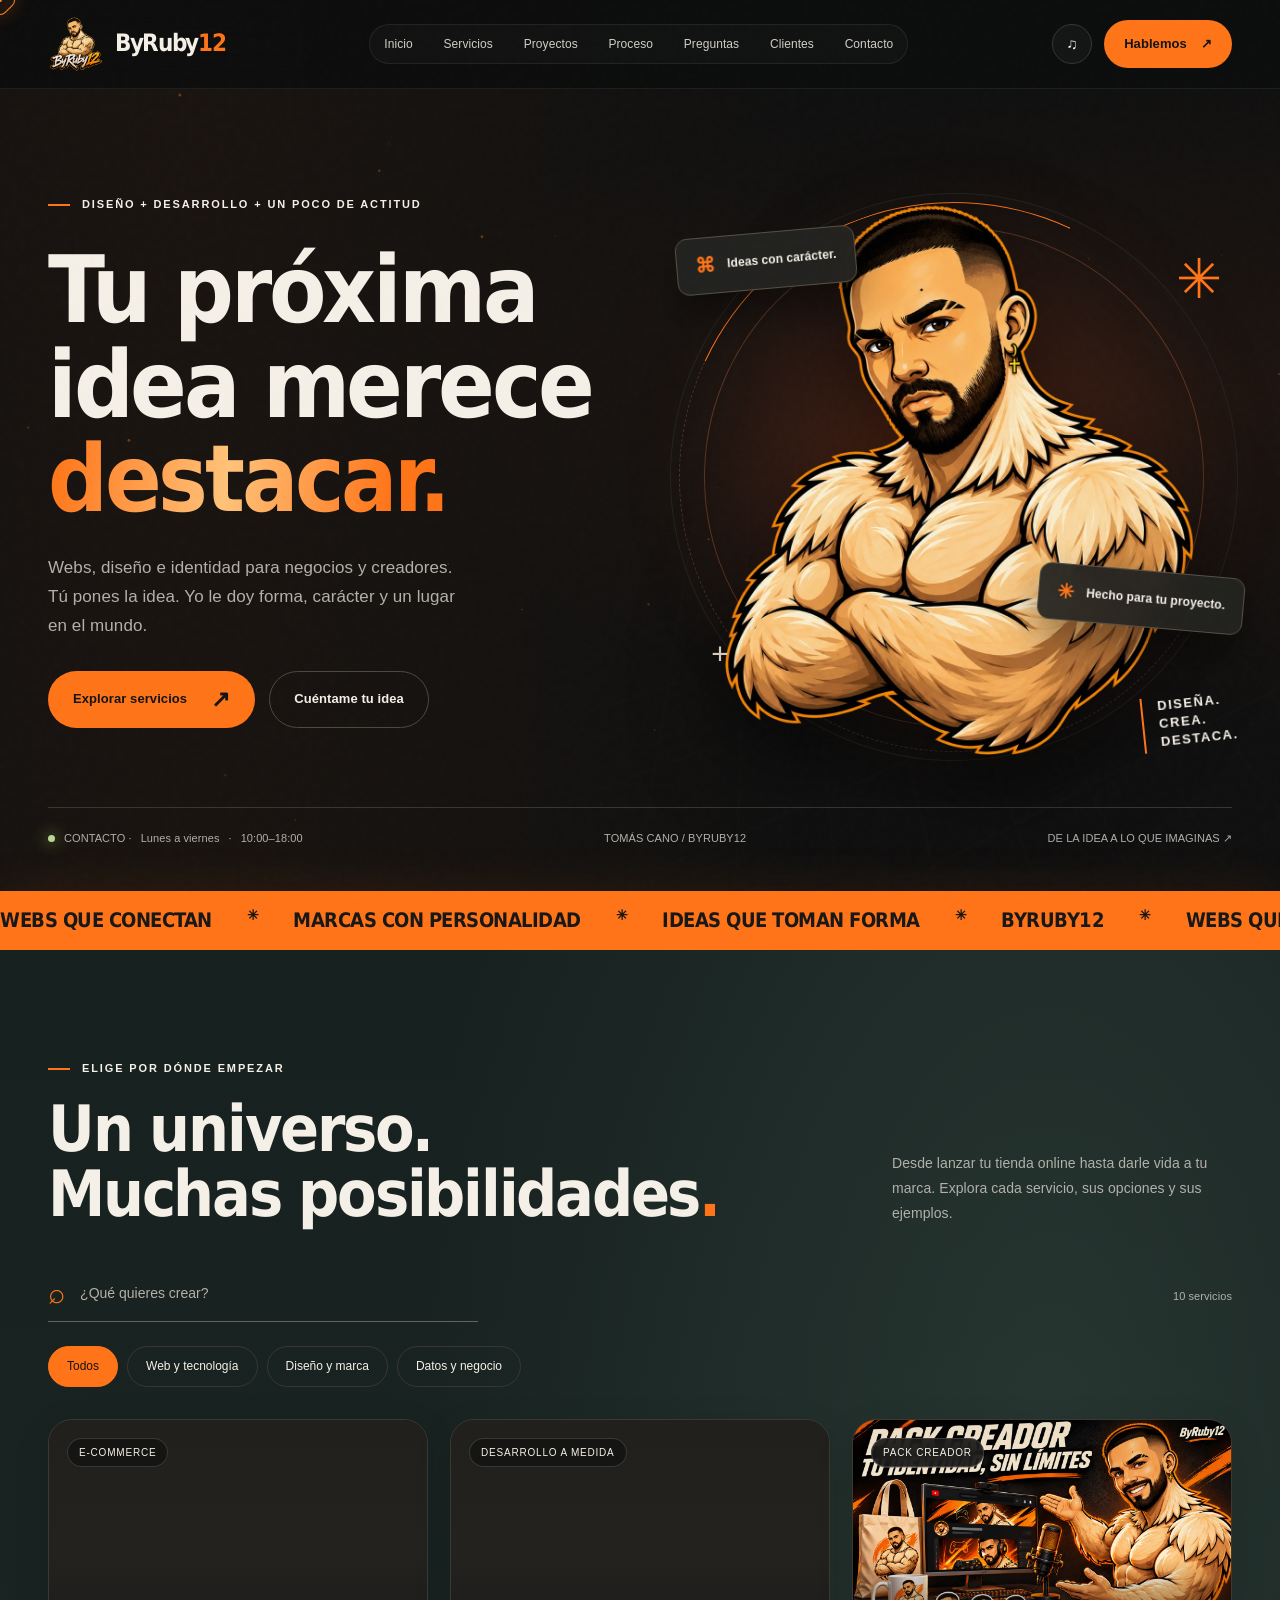
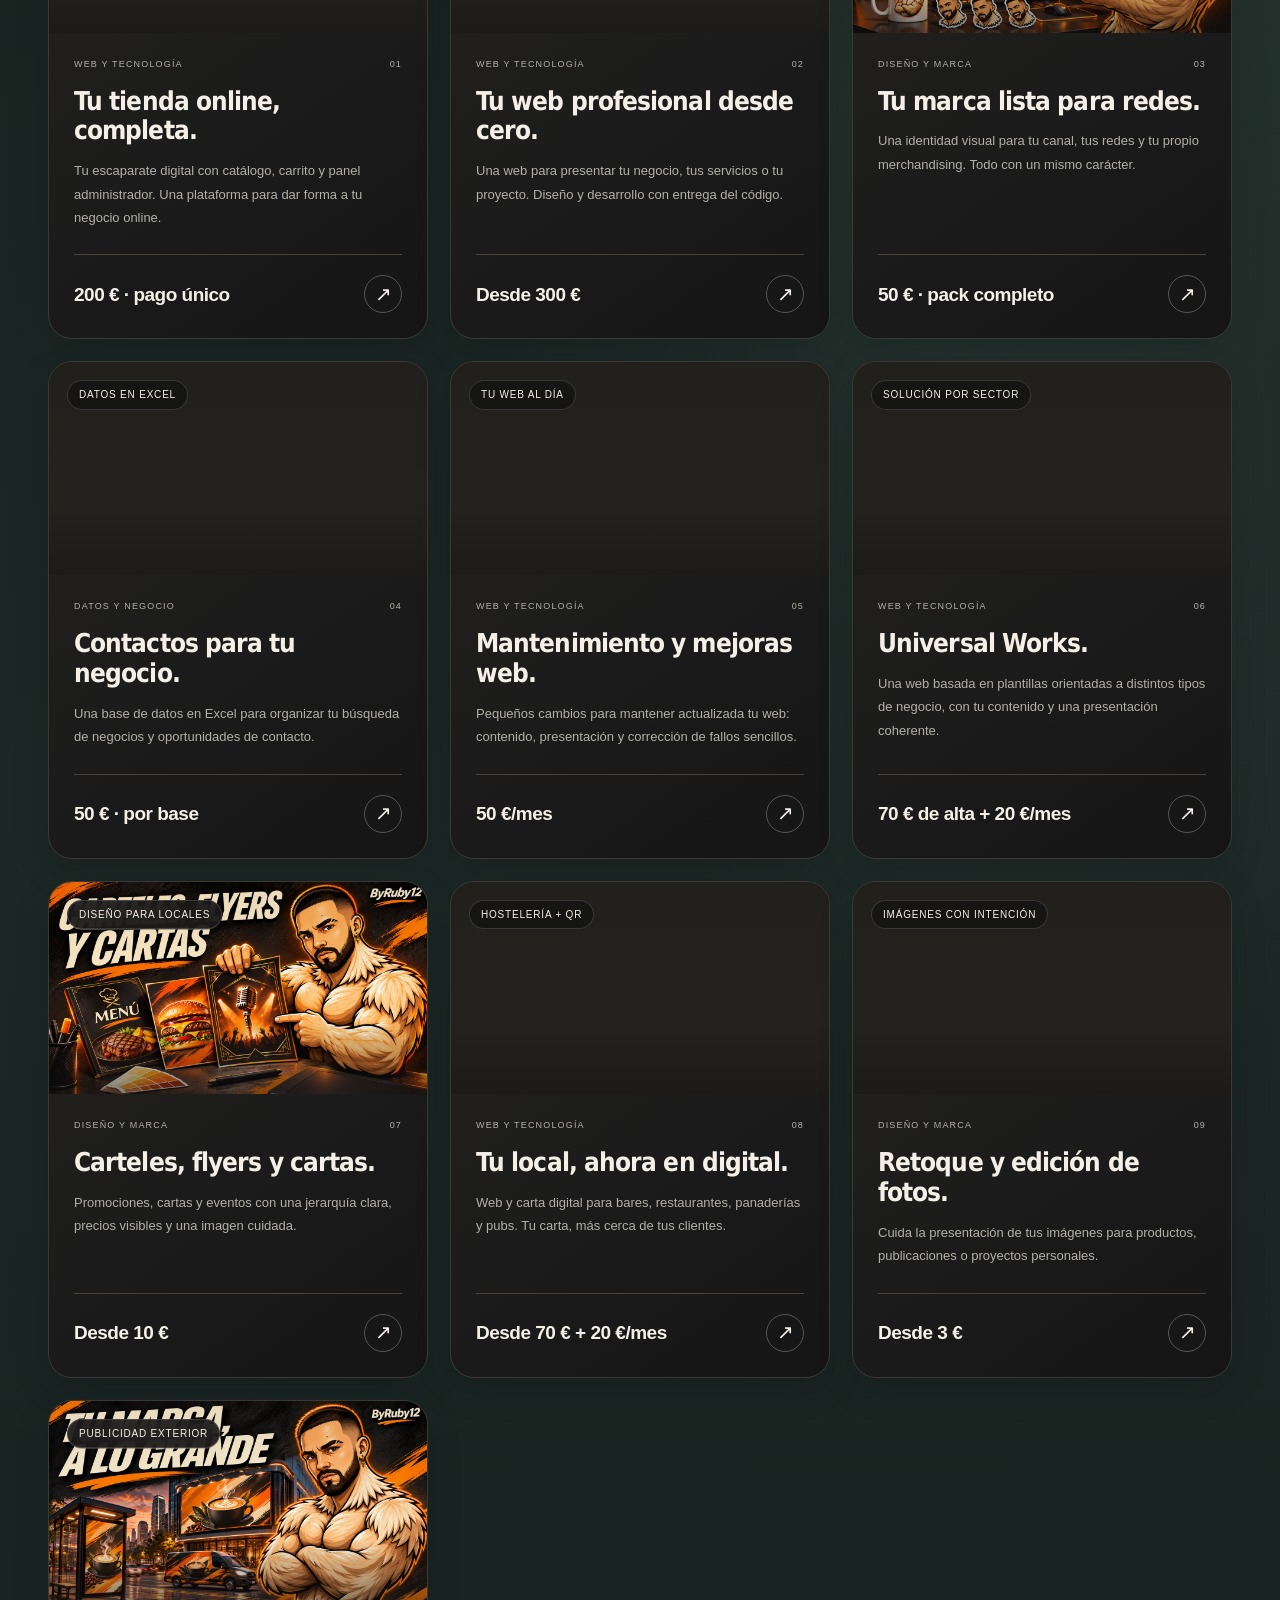
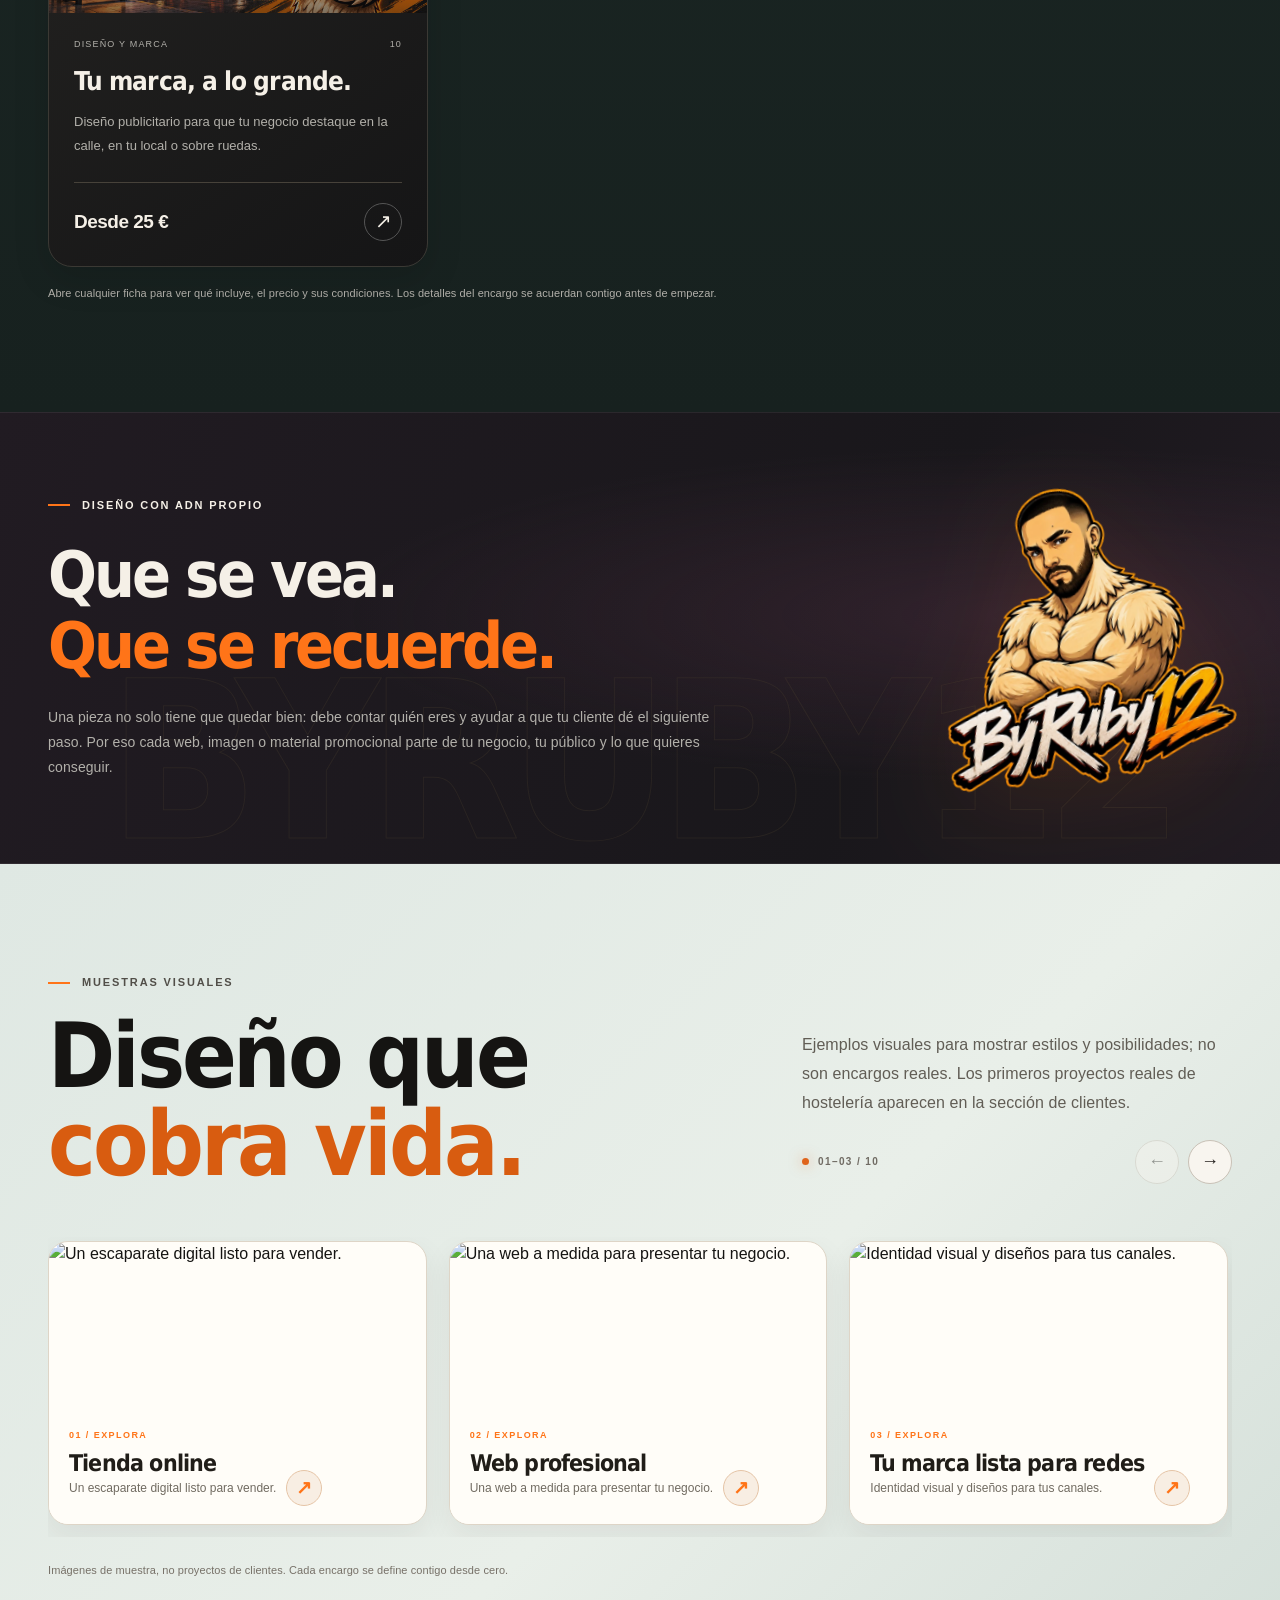
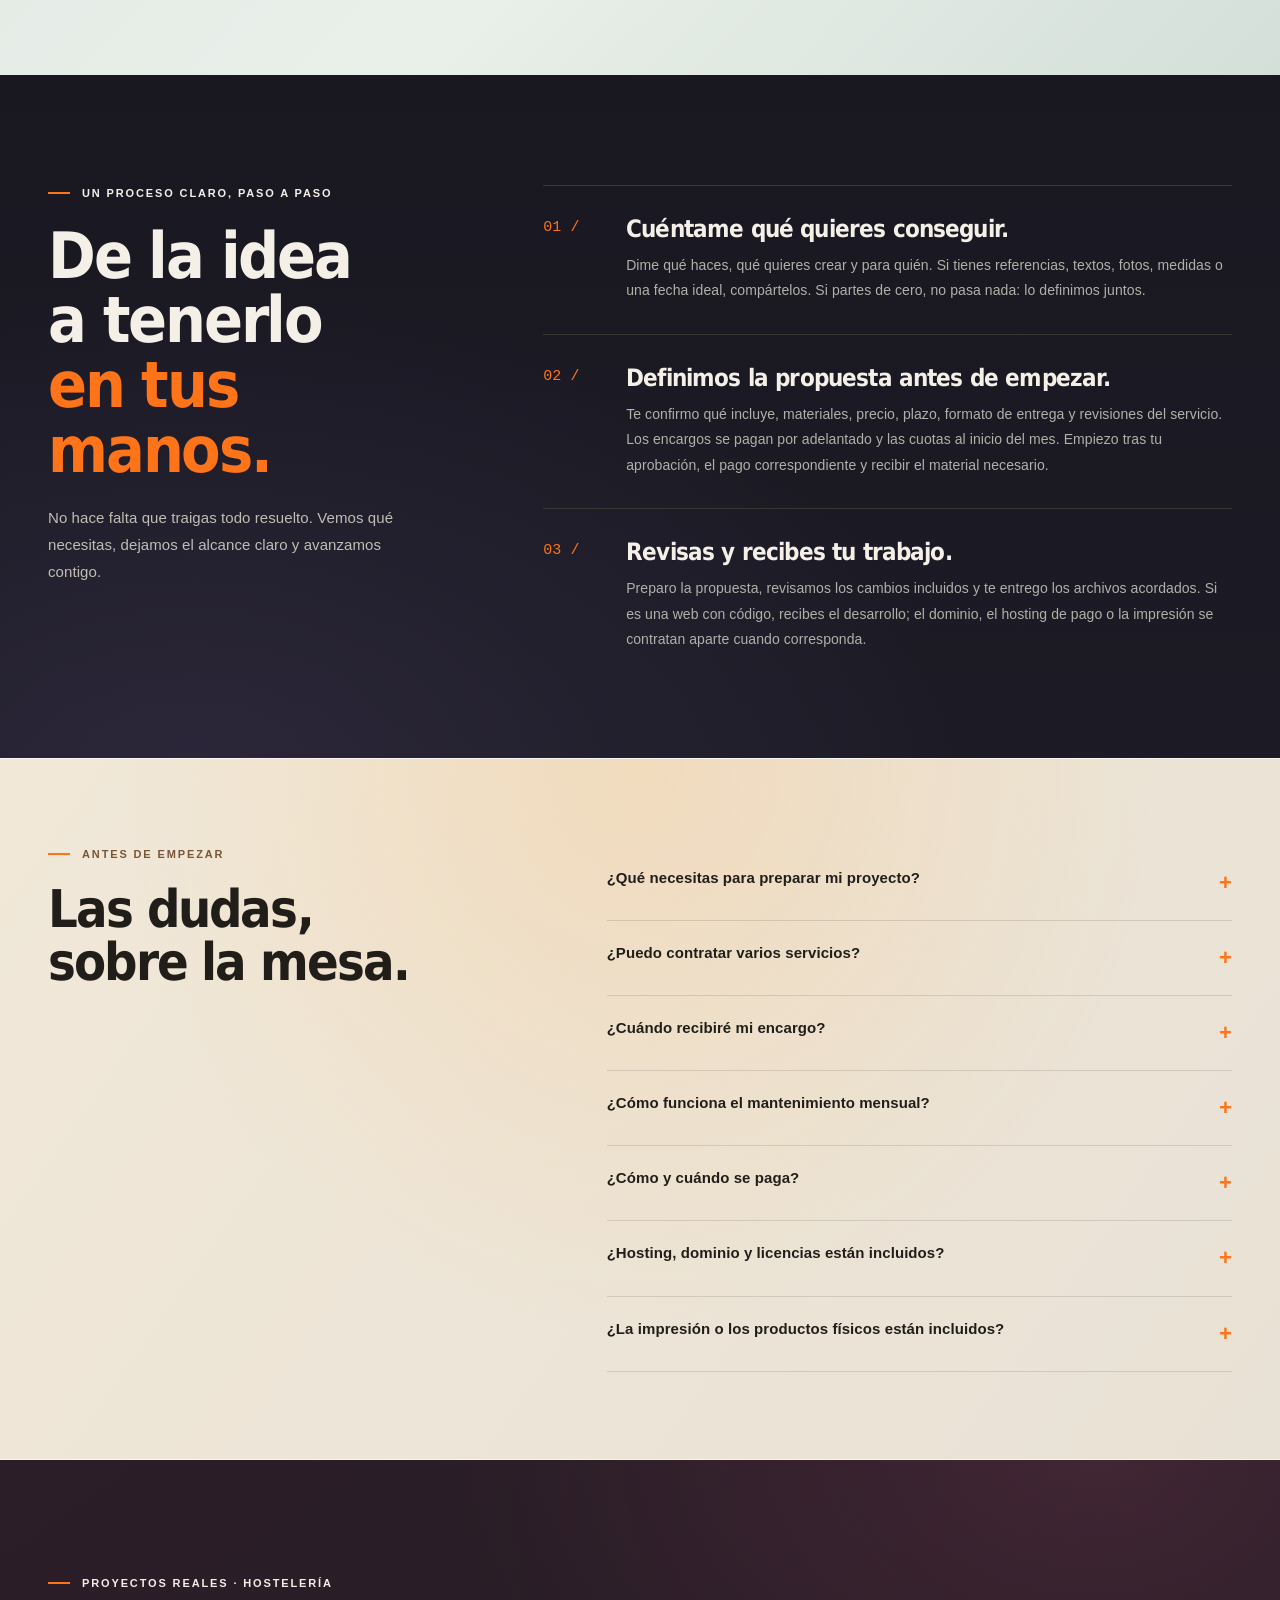
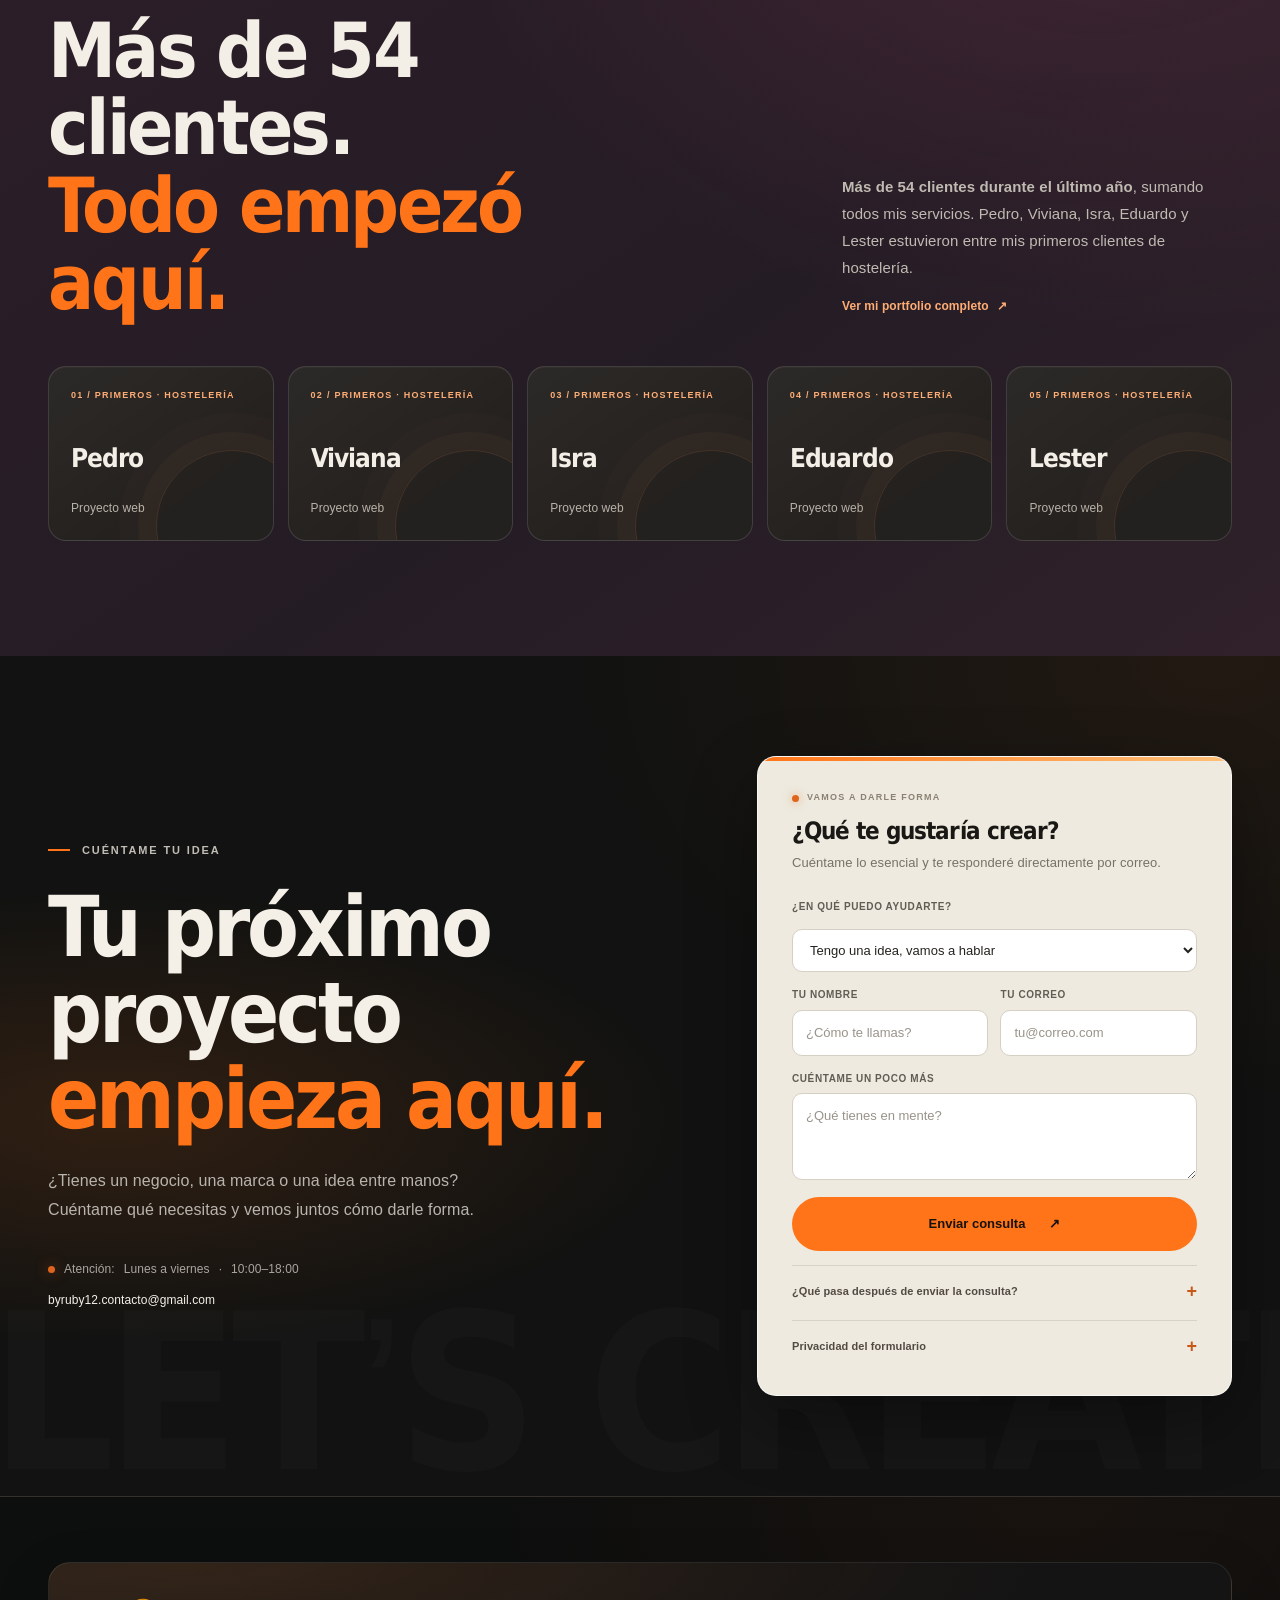
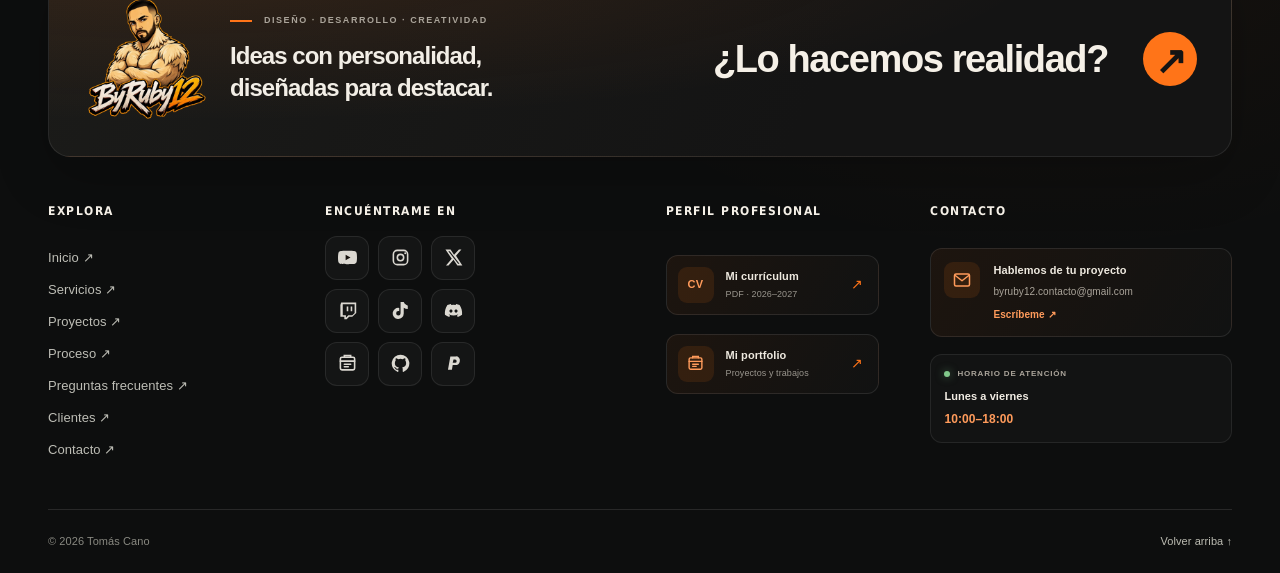
==== commit 4ea38530: "Add files via upload" ====
--- a/index.html
+++ b/index.html
@@ -44,7 +44,7 @@
 }
 </script>
 
-<link rel="stylesheet" href="css/styles.css?v=20261110-4">
+<link rel="stylesheet" href="css/styles.css?v=20261110-8">
 </head><body><canvas id="particles" aria-hidden="true"></canvas><div id="ruby-cursor" aria-hidden="true"><span class="cursor-core"></span><span class="cursor-caption">↗</span></div>
 
 <header class="site-header"><div class="wrap topbar"><a class="wordmark" href="#inicio" aria-label="ByRuby12, inicio"><img class="brand-icon" src="assets/brand/logo.webp" alt="" width="56" height="56"><span class="wordmark-name">ByRuby<b>12</b></span></a><nav class="desktop-nav" aria-label="Navegación principal"><a href="#inicio">Inicio</a><a href="#servicios">Servicios</a><a href="#universo">Proyectos</a><a href="#proceso">Proceso</a><a href="#preguntas">Preguntas</a><a href="#clientes">Clientes</a><a href="#contacto">Contacto</a></nav><div class="navtools"><button id="mobile-menu" class="sound mobile-menu" aria-label="Abrir menú" aria-expanded="false" aria-controls="mobile-nav">☰</button><button id="sound" class="sound" aria-label="Activar sonidos de interfaz" aria-pressed="false" title="Sonido opcional">♫</button><a class="btn" href="#contacto">Hablemos <span>↗</span></a></div></div><nav id="mobile-nav" class="mobile-nav" aria-label="Menú móvil" hidden><a href="#inicio">Inicio ↗</a><a href="#servicios">Servicios ↗</a><a href="#universo">Proyectos ↗</a><a href="#proceso">Proceso ↗</a><a href="#preguntas">Preguntas ↗</a><a href="#clientes">Clientes ↗</a><a href="#contacto">Contacto ↗</a></nav></header>
@@ -55,10 +55,10 @@
 
 <div class="ticker" aria-hidden="true"><div class="ticker-track"><span>WEBS QUE CONECTAN</span><i>✳</i><span>MARCAS CON PERSONALIDAD</span><i>✳</i><span>IDEAS QUE TOMAN FORMA</span><i>✳</i><span>BYRUBY12</span><i>✳</i><span>WEBS QUE CONECTAN</span><i>✳</i><span>MARCAS CON PERSONALIDAD</span><i>✳</i><span>IDEAS QUE TOMAN FORMA</span><i>✳</i><span>BYRUBY12</span><i>✳</i></div></div>
 
-<section id="servicios" class="section wrap"><div class="section-head reveal"><div><div class="eyebrow">Elige por dónde empezar</div><h2>Un universo.<br>Muchas posibilidades<span class="orange">.</span></h2></div><p>Desde lanzar tu tienda online hasta darle vida a tu marca. Explora cada servicio, sus opciones y sus ejemplos.</p></div><div class="catalog-tools"><label class="search-field"><span aria-hidden="true">⌕</span><span class="sr-only">Buscar un servicio</span><input id="service-search" type="search" placeholder="¿Qué quieres crear?" autocomplete="off"></label><span id="service-count" class="result-count" aria-live="polite"></span></div><div class="filters" role="group" aria-label="Filtrar servicios"><button class="filter active" data-filter="Todos" aria-pressed="true">Todos</button><button class="filter" data-filter="Web y tecnología" aria-pressed="false">Web y tecnología</button><button class="filter" data-filter="Diseño y marca" aria-pressed="false">Diseño y marca</button><button class="filter" data-filter="Datos y negocio" aria-pressed="false">Datos y negocio</button></div><div id="services" class="services"></div><p class="micro-note muted" style="color:var(--muted)">Los precios y el alcance se confirman antes de empezar. Cada ficha detalla lo que incluye.</p></section>
-
-
-<section class="brand-interlude" aria-label="La identidad de ByRuby12"><div class="wrap interlude-grid"><div><div class="eyebrow">Diseño con ADN propio</div><p>Que se vea.<br><em>Que se recuerde.</em></p><span>Una misma energía, mil formas de llevar tu idea más lejos.</span></div><img src="assets/brand/logo.webp" alt="Logotipo completo de ByRuby12" width="380" height="380" loading="lazy"></div><span class="interlude-outline" aria-hidden="true">BYRUBY12</span></section>
+<section id="servicios" class="section wrap"><div class="section-head reveal"><div><div class="eyebrow">Elige por dónde empezar</div><h2>Un universo.<br>Muchas posibilidades<span class="orange">.</span></h2></div><p>Desde lanzar tu tienda online hasta darle vida a tu marca. Explora cada servicio, sus opciones y sus ejemplos.</p></div><div class="catalog-tools"><label class="search-field"><span aria-hidden="true">⌕</span><span class="sr-only">Buscar un servicio</span><input id="service-search" type="search" placeholder="¿Qué quieres crear?" autocomplete="off"></label><span id="service-count" class="result-count" aria-live="polite"></span></div><div class="filters" role="group" aria-label="Filtrar servicios"><button class="filter active" data-filter="Todos" aria-pressed="true">Todos</button><button class="filter" data-filter="Web y tecnología" aria-pressed="false">Web y tecnología</button><button class="filter" data-filter="Diseño y marca" aria-pressed="false">Diseño y marca</button><button class="filter" data-filter="Datos y negocio" aria-pressed="false">Datos y negocio</button></div><div id="services" class="services"></div><p class="micro-note muted" style="color:var(--muted)">Abre cualquier ficha para ver qué incluye, el precio y sus condiciones. Los detalles del encargo se acuerdan contigo antes de empezar.</p></section>
+
+
+<section class="brand-interlude" aria-label="La identidad de ByRuby12"><div class="wrap interlude-grid"><div><div class="eyebrow">Diseño con ADN propio</div><p>Que se vea.<br><em>Que se recuerde.</em></p><span>Una pieza no solo tiene que quedar bien: debe contar quién eres y ayudar a que tu cliente dé el siguiente paso. Por eso cada web, imagen o material promocional parte de tu negocio, tu público y lo que quieres conseguir.</span></div><img src="assets/brand/logo.webp" alt="Logotipo completo de ByRuby12" width="380" height="380" loading="lazy"></div><span class="interlude-outline" aria-hidden="true">BYRUBY12</span></section>
 
 <section class="gallery-section" id="universo">
   <div class="wrap">
@@ -83,7 +83,7 @@
   </div>
 </section>
 
-<section class="section wrap" id="proceso"><div class="process"><div class="reveal"><div class="eyebrow">Sin complicarlo</div><h2>Lo hablamos.<br>Lo creamos.<br><span class="orange">Lo lanzas.</span></h2></div><div class="steps"><div class="step reveal"><span class="num">01 /</span><div><h3>Me cuentas qué tienes en mente.</h3><p>Tu negocio, tu idea, tus referencias. Acordamos qué necesitas, el precio y el plazo.</p></div></div><div class="step reveal"><span class="num">02 /</span><div><h3>Le damos forma.</h3><p>Me envías tu material y preparo la propuesta. Revisamos los detalles según el alcance del servicio.</p></div></div><div class="step reveal"><span class="num">03 /</span><div><h3>Te llevas el resultado.</h3><p>Recibes los archivos acordados. En las webs con entrega de código, también recibes el desarrollo para alojarlo en un servidor compatible.</p></div></div></div></div><div class="faq" id="preguntas"><div><div class="eyebrow">Antes de empezar</div><h2>Las dudas,<br>sobre la mesa.</h2></div><div><details><summary>¿Qué necesitas para preparar mi proyecto?</summary><p>Una explicación de tu idea y, si ya los tienes, logotipo, textos, fotos y referencias. Con eso concretamos el alcance antes de empezar.</p></details><details><summary>¿Puedo contratar varios servicios?</summary><p>Sí. Cuéntame qué necesitas y acordamos un presupuesto para las piezas y funciones concretas de tu proyecto.</p></details><details><summary>¿Cuándo recibiré mi encargo?</summary><p>La mayoría de los encargos suele entregarse en 24–48 horas. Antes de empezar confirmo el plazo concreto; si por el alcance o el material necesario va a tardar más, te lo digo antes de aceptar.</p></details><details><summary>¿Cómo funciona el mantenimiento mensual?</summary><p>El servicio de mantenimiento web incluye hasta 4 horas al mes para actualizar textos, fotos, precios y enlaces, y hacer ajustes de diseño o presentación en móvil. Cuando la plataforma lo permite, trabajo en una copia o entorno de pruebas. Las horas adicionales cuestan 20 €/hora y solo se realizan con tu aprobación. Atiendo de <span data-site-hours-days>Lunes a viernes</span>, de <span data-site-hours-time>10:00–18:00</span>; el alcance y la cuota se confirman antes de contratar.</p></details><details><summary>¿Cómo y cuándo se paga?</summary><p>Los encargos se abonan por adelantado. Los servicios mensuales se pagan al comienzo de cada mes. Puedes pagar por transferencia bancaria; si eres un negocio cercano y acordamos el pago en persona, también en efectivo.</p></details><details><summary>¿Hosting, dominio y licencias están incluidos?</summary><p>En las webs con entrega de código preparo un repositorio gratuito. El mantenimiento mensual se contrata según el servicio y su alcance. El dominio propio, el hosting de pago y las licencias se ofrecen aparte y con coste adicional. En las cartas digitales, el alojamiento y el soporte dependen del plan elegido.</p></details><details><summary>¿La impresión o los productos físicos están incluidos?</summary><p>Los servicios de diseño son digitales. La impresión, fabricación, instalación y contratación de espacios se pagan aparte. En Pack Creador puedes consultar además los productos físicos de merchandising.</p></details></div></div></section>
+<section class="section wrap" id="proceso"><div class="process"><div class="reveal"><div class="eyebrow">Un proceso claro, paso a paso</div><h2>De la idea<br>a tenerlo<br><span class="orange">en tus manos.</span></h2><p class="process-intro">No hace falta que traigas todo resuelto. Vemos qué necesitas, dejamos el alcance claro y avanzamos contigo.</p></div><div class="steps"><div class="step reveal"><span class="num">01 /</span><div><h3>Cuéntame qué quieres conseguir.</h3><p>Dime qué haces, qué quieres crear y para quién. Si tienes referencias, textos, fotos, medidas o una fecha ideal, compártelos. Si partes de cero, no pasa nada: lo definimos juntos.</p></div></div><div class="step reveal"><span class="num">02 /</span><div><h3>Definimos la propuesta antes de empezar.</h3><p>Te confirmo qué incluye, materiales, precio, plazo, formato de entrega y revisiones del servicio. Los encargos se pagan por adelantado y las cuotas al inicio del mes. Empiezo tras tu aprobación, el pago correspondiente y recibir el material necesario.</p></div></div><div class="step reveal"><span class="num">03 /</span><div><h3>Revisas y recibes tu trabajo.</h3><p>Preparo la propuesta, revisamos los cambios incluidos y te entrego los archivos acordados. Si es una web con código, recibes el desarrollo; el dominio, el hosting de pago o la impresión se contratan aparte cuando corresponda.</p></div></div></div></div><div class="faq" id="preguntas"><div><div class="eyebrow">Antes de empezar</div><h2>Las dudas,<br>sobre la mesa.</h2></div><div><details><summary>¿Qué necesitas para preparar mi proyecto?</summary><p>Una explicación de tu idea y, si ya los tienes, logotipo, textos, fotos y referencias. Con eso concretamos el alcance antes de empezar.</p></details><details><summary>¿Puedo contratar varios servicios?</summary><p>Sí. Cuéntame qué necesitas y acordamos un presupuesto para las piezas y funciones concretas de tu proyecto.</p></details><details><summary>¿Cuándo recibiré mi encargo?</summary><p>La mayoría de los encargos suele entregarse en 24–48 horas. Antes de empezar confirmo el plazo concreto; si por el alcance o el material necesario va a tardar más, te lo digo antes de aceptar.</p></details><details><summary>¿Cómo funciona el mantenimiento mensual?</summary><p>El servicio de mantenimiento web incluye hasta 4 horas al mes para actualizar textos, fotos, precios y enlaces, y hacer ajustes de diseño o presentación en móvil. Cuando la plataforma lo permite, trabajo en una copia o entorno de pruebas. Las horas adicionales cuestan 20 €/hora y solo se realizan con tu aprobación. Atiendo de <span data-site-hours-days>Lunes a viernes</span>, de <span data-site-hours-time>10:00–18:00</span>; el alcance y la cuota se confirman antes de contratar.</p></details><details><summary>¿Cómo y cuándo se paga?</summary><p>Los encargos se abonan por adelantado. Los servicios mensuales se pagan al comienzo de cada mes. Puedes pagar por transferencia bancaria; si eres un negocio cercano y acordamos el pago en persona, también en efectivo.</p></details><details><summary>¿Hosting, dominio y licencias están incluidos?</summary><p>En las webs con entrega de código preparo un repositorio gratuito. El mantenimiento mensual se contrata según el servicio y su alcance. El dominio propio, el hosting de pago y las licencias se ofrecen aparte y con coste adicional. En las cartas digitales, el alojamiento y el soporte dependen del plan elegido.</p></details><details><summary>¿La impresión o los productos físicos están incluidos?</summary><p>Los servicios de diseño son digitales. La impresión, fabricación, instalación y contratación de espacios se pagan aparte. En Pack Creador puedes consultar además los productos físicos de merchandising.</p></details></div></div></section>
 
 <section class="client-projects" id="clientes" aria-labelledby="clients-title">
   <div class="wrap">
@@ -134,6 +134,7 @@
         <label for="contact-message">Cuéntame un poco más<textarea id="contact-message" name="message" rows="3" placeholder="¿Qué tienes en mente?" required maxlength="2000"></textarea></label>
         <button class="btn" id="contact-mail" type="submit">Abrir correo preparado <span aria-hidden="true">↗</span></button>
       </form>
+      <details class="privacy-notice"><summary>¿Qué pasa después de enviar la consulta?</summary><p>Recibiré tu mensaje y te responderé por correo electrónico a la dirección que indiques en el formulario. Revisa también la carpeta de spam por si mi respuesta llega allí.</p></details>
       <p id="contact-status" class="contact-status" role="status" aria-live="polite"></p>
       <a id="contact-gmail-fallback" class="contact-gmail-fallback" href="#" target="_blank" rel="noopener noreferrer" hidden>¿No se pudo enviar? Preparar borrador en Gmail ↗</a>
       <details class="privacy-notice"><summary>Privacidad del formulario</summary><p>Al enviar, tu nombre, correo, servicio elegido y mensaje se transmiten mediante FormSubmit a mi correo para responder a esta consulta. No hace falta incluir DNI, teléfono ni datos sensibles; si necesito más información, te la pediré por correo. FormSubmit indica que puede conservar los envíos hasta 30 días.</p></details>
@@ -238,4 +239,4 @@
 
 <button class="back-top" id="back-top" aria-label="Volver arriba">↑</button><div id="toast" class="toast" role="status"></div>
 <script id="catalog-data" type="application/json">{"version": 1, "updated": 1794240000000, "email": "byruby12.contacto@gmail.com", "services": [{"id": "ecommerce", "title": "Tu tienda online, completa.", "category": "Web y tecnología", "price": "200 € · pago único", "tag": "E-commerce", "desc": "Tu escaparate digital con catálogo, carrito y panel administrador. Una plataforma para dar forma a tu negocio online.", "bullets": ["Productos, carrito, ofertas y noticias.", "Quiénes somos, contacto y preguntas frecuentes.", "Panel administrador y diseño responsive.", "Textos legales editables y entrega del código completo.", "Mantenimiento opcional: 50 €/mes, con alcance acordado."], "note": "Los textos legales se revisan y adaptan a cada actividad. Hosting, dominio y servicios externos se concretan aparte. Plazo a confirmar según alcance y material.", "icon": "↗", "images": [], "visible": true}, {"id": "web-profesional", "title": "Tu web profesional desde cero.", "category": "Web y tecnología", "price": "Desde 300 €", "tag": "Desarrollo a medida", "desc": "Una web para presentar tu negocio, tus servicios o tu proyecto. Diseño y desarrollo con entrega del código.", "bullets": ["Diseño adaptado a móvil, tablet y ordenador.", "Páginas y funciones acordadas antes de empezar.", "Propuesta, revisión y entrega del código desarrollado.", "Puedes elegir un alojamiento compatible."], "note": "Plazo orientativo: 1,5–2 semanas tras recibir el material y confirmar el alcance. Pago único. Hosting, dominio y licencias no incluidos.", "icon": "\u003c/>", "images": [], "visible": true}, {"id": "pack-creador", "title": "Tu marca lista para redes.", "category": "Diseño y marca", "price": "50 € · pack completo", "tag": "Pack Creador", "desc": "Una identidad visual para tu canal, tus redes y tu propio merchandising. Todo con un mismo carácter.", "bullets": ["Logo en alta resolución y PNG sin fondo.", "Banners para YouTube, Twitch y X; paneles para Twitch.", "10 stickers y 6 portadas de historias destacadas.", "2 fondos de ordenador + 2 de móvil.", "3 miniaturas para 3 vídeos.", "Diseños de camiseta, bolsa, taza, imán y alfombrilla + catálogo digital."], "note": "Incluye una propuesta y una ronda de pequeños cambios. Productos físicos e impresión aparte: camiseta 18 €, bolsa 18 €, taza 18 €, imán 7 €, alfombrilla 7 €. Pack físico: 60 €. Disponibilidad y envío: consultar.", "icon": "✳", "images": [], "visible": true}, {"id": "contactos", "title": "Contactos para tu negocio.", "category": "Datos y negocio", "price": "50 € · por base", "tag": "Datos en Excel", "desc": "Una base de datos en Excel para organizar tu búsqueda de negocios y oportunidades de contacto.", "bullets": ["Sector y zona acordados antes de empezar.", "Campos según disponibilidad: empresa, teléfono, correo, web, redes, actividad y dirección.", "Entrega en Excel para consultar, ordenar y filtrar."], "note": "Cantidad, cobertura, fuentes y plazo se confirman antes de contratar. La disponibilidad de teléfono o correo varía por negocio; la entrega no garantiza respuestas ni ventas.", "icon": "XLS", "images": [], "visible": true}, {"id": "mantenimiento", "title": "Mantenimiento y mejoras web.", "category": "Web y tecnología", "price": "50 €/mes", "tag": "Tu web al día", "desc": "Pequeños cambios para mantener actualizada tu web: contenido, presentación y corrección de fallos sencillos.", "bullets": ["Hasta 4 horas de trabajo al mes.", "Textos, fotos, precios y enlaces.", "Ajustes de diseño y de presentación en móvil.", "Trabajo en copia o entorno de pruebas cuando la plataforma lo permita.", "Horas adicionales: 20 €/h, siempre con aprobación previa."], "note": "Revisión de la web antes de contratar. Sin permanencia. Horas no acumulables; revisar, modificar y probar cuenta dentro del tiempo. Hosting, dominio y licencias aparte. Sin urgencias ni vigilancia continua. E-commerce, rediseños completos y funciones nuevas: presupuesto aparte.", "icon": "⚙", "images": [], "visible": true}, {"id": "universal", "title": "Universal Works.", "category": "Web y tecnología", "price": "70 € de alta + 20 €/mes", "tag": "Solución por sector", "desc": "Una web basada en plantillas orientadas a distintos tipos de negocio, con tu contenido y una presentación coherente.", "bullets": ["Elección de una base adecuada a tu actividad.", "Personalización con tu identidad y material.", "Cuota mensual obligatoria.", "Cambios de contenido dentro del servicio acordado."], "note": "El alcance de cambios, funciones, alojamiento y plazo se confirma antes de contratar. Solicita los detalles para tu sector.", "icon": "UW", "images": [], "visible": true}, {"id": "carteles", "title": "Carteles, flyers y cartas.", "category": "Diseño y marca", "price": "Desde 10 €", "tag": "Diseño para locales", "desc": "Promociones, cartas y eventos con una jerarquía clara, precios visibles y una imagen cuidada.", "bullets": ["1 diseño: 10 € · 3 diseños: 20 €.", "5 diseños: 30 € · 10 diseños: 50 €.", "Una cara o página en un tamaño acordado por diseño.", "Una propuesta y una ronda de pequeños cambios.", "Entrega digital en PDF de alta calidad."], "note": "Entrega orientativa en 24 h para encargos sencillos tras recibir el material. Packs: plazo a acordar. Impresión no incluida. Adaptaciones y cambios adicionales: consultar.", "icon": "Aa", "images": [], "visible": true}, {"id": "local-digital", "title": "Tu local, ahora en digital.", "category": "Web y tecnología", "price": "Desde 70 € + 20 €/mes", "tag": "Hostelería + QR", "desc": "Web y carta digital para bares, restaurantes, panaderías y pubs. Tu carta, más cerca de tus clientes.", "bullets": ["Básico: 70 € de alta + 20 €/mes. Carta, alérgenos, idiomas, 40 QR, alojamiento y soporte.", "Profesional: 100 € de alta + 30 €/mes. Todo el Básico, fotos, modo oscuro, más interactividad y 80 QR.", "Premium TPV: 150 € de alta + 50 €/mes. Todo el Profesional, pedidos, carrito, seguimiento, cocina, mesas y administración.", "En los tres planes: enlaces a redes, reseñas de Google y plataformas de reparto."], "note": "Web desde 48 h tras recibir el material y confirmar alcance. Entrega de QR en persona o por envío según ubicación; envío orientativo 2–3 días según destino. Extras y funciones a concretar. Los enlaces no implican integración con plataformas de reparto.", "icon": "QR", "images": [], "visible": true}, {"id": "retoque", "title": "Retoque y edición de fotos.", "category": "Diseño y marca", "price": "Desde 3 €", "tag": "Imágenes con intención", "desc": "Cuida la presentación de tus imágenes para productos, publicaciones o proyectos personales.", "bullets": ["Retoque básico: 3 € por imagen.", "Pack de 5 retoques básicos: 10 €.", "Cambio de fondo: 5 € por imagen.", "Tipo de edición y formato de entrega acordados."], "note": "La viabilidad y el resultado dependen de la imagen original. Montajes, ediciones complejas y plazo: consultar antes de contratar.", "icon": "◐", "images": [], "visible": true}, {"id": "publicidad", "title": "Tu marca, a lo grande.", "category": "Diseño y marca", "price": "Desde 25 €", "tag": "Publicidad exterior", "desc": "Diseño publicitario para que tu negocio destaque en la calle, en tu local o sobre ruedas.", "bullets": ["Vallas, lonas, pancartas, mupis y marquesinas.", "Escaparates, vinilos, rótulos y publicidad en vehículos.", "Roll-ups, photocalls, banderolas y material comercial.", "1 diseño: 25 € · 3: 60 € · 5: 90 € · 10: 160 €.", "Una propuesta y una ronda de pequeños cambios. Entrega en PDF por correo."], "note": "Una cara o pieza en un formato y tamaño acordados. Vehículos completos, varias caras o composiciones especiales: consultar. 24 h para encargos sencillos tras recibir el material y confirmar alcance; packs y trabajos complejos, plazo acordado. Impresión, fabricación, instalación y espacios no incluidos.", "icon": "↗", "images": [], "visible": true}], "mediaLayoutVersion": 3}</script>
-<script src="js/app.js?v=20261110" defer></script></body></html>
+<script src="js/app.js?v=20261110-6" defer></script></body></html>
--- a/css/styles.css
+++ b/css/styles.css
@@ -2843,3 +2843,79 @@
 @media(max-width:760px){.detail-img{max-height:48vh}}
 .motion-paused,.motion-paused *, .motion-paused::before,.motion-paused::after,
 .motion-paused *::before,.motion-paused *::after{animation-play-state:paused!important}
+
+.process-intro{max-width:390px;margin-top:22px;color:#c1bdb5;font-size:15px;line-height:1.8}
+.step p{max-width:620px}
+.service{transform:none;transform-style:preserve-3d}
+.service:hover{transform:translateY(-5px);will-change:transform}
+.service.is-tilting{transform:perspective(1000px) rotateX(var(--tilt-y,0deg)) rotateY(var(--tilt-x,0deg))}
+.service.is-tilting:hover{transform:perspective(1000px) rotateX(var(--tilt-y,0deg)) rotateY(var(--tilt-x,0deg)) translateY(-5px)}
+@media(hover:none){.service,.service:hover{will-change:auto;transform:none}}
+@media(prefers-reduced-motion:reduce){.service,.service:hover{transform:none;will-change:auto}}
+
+.gallery-shot{
+  display:flex;
+  flex-direction:column;
+  aspect-ratio:4/3;
+  background:#fffdf8;
+  border:1px solid #ded5c7;
+  border-radius:20px;
+  box-shadow:0 12px 30px #29231912;
+  text-align:left;
+  transition:transform .35s,box-shadow .35s,border-color .35s
+}
+.gallery-shot img{
+  display:block;
+  flex:1 1 auto;
+  width:100%;
+  height:auto;
+  min-height:0;
+  object-fit:cover;
+  transition:transform .65s cubic-bezier(.2,.7,.2,1),filter .4s
+}
+.gallery-shot:hover{
+  transform:translateY(-5px);
+  border-color:#d9b795;
+  box-shadow:0 20px 42px #29231920
+}
+.gallery-shot:hover img{transform:scale(1.025);filter:saturate(1.08)}
+.showcase-caption{
+  display:flex;
+  flex:0 0 auto;
+  flex-direction:column;
+  justify-content:center;
+  box-sizing:border-box;
+  min-height:120px;
+  padding:15px 64px 16px 20px;
+  background:#fffdf8;
+  color:#201d18
+}
+.showcase-caption small{font-size:9px;letter-spacing:.16em}
+.showcase-caption h3{margin:7px 0 4px;font-size:clamp(19px,2vw,23px);line-height:1.15;letter-spacing:-.035em}
+.showcase-caption p{padding:0;color:#716b61;font-size:12px;line-height:1.45}
+.showcase-arrow{
+  top:auto;
+  right:18px;
+  bottom:18px;
+  display:grid;
+  width:36px;
+  height:36px;
+  place-items:center;
+  border:1px solid #e5c4a6;
+  border-radius:50%;
+  background:#f8eee3;
+  font-size:19px;
+  line-height:1
+}
+.gallery-shot:hover .showcase-arrow{transform:translate(2px,-2px);background:#df641c;color:#fff}
+@media(max-width:760px){
+  #gallery.gallery-track .gallery-shot{aspect-ratio:16/13}
+  .showcase-caption{min-height:112px;padding:13px 58px 14px 16px}
+  .showcase-caption h3{font-size:clamp(19px,5.5vw,22px)}
+  .showcase-caption p{font-size:11px}
+  .showcase-arrow{right:14px;bottom:15px;width:34px;height:34px}
+}
+@media(prefers-reduced-motion:reduce){
+  .gallery-shot,.gallery-shot img,.showcase-arrow{transition:none}
+  .gallery-shot:hover,.gallery-shot:hover img{transform:none}
+}
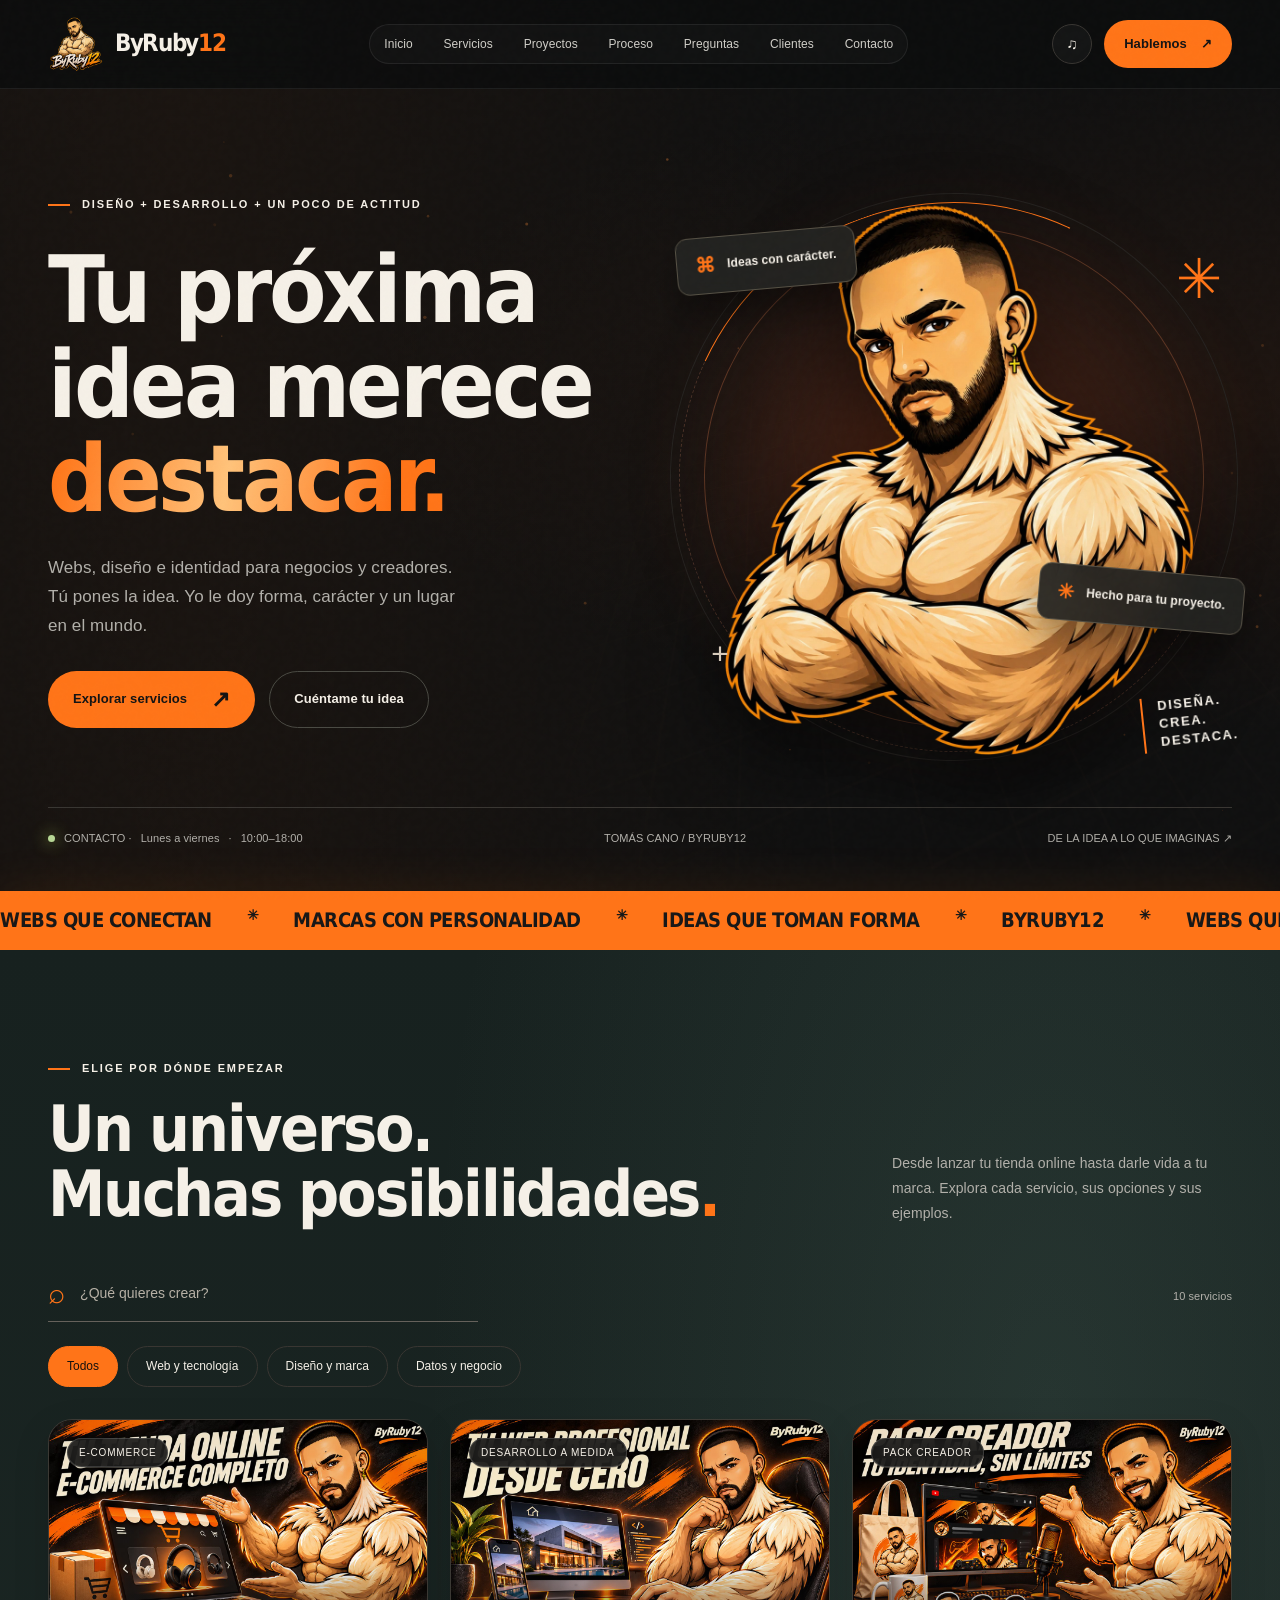
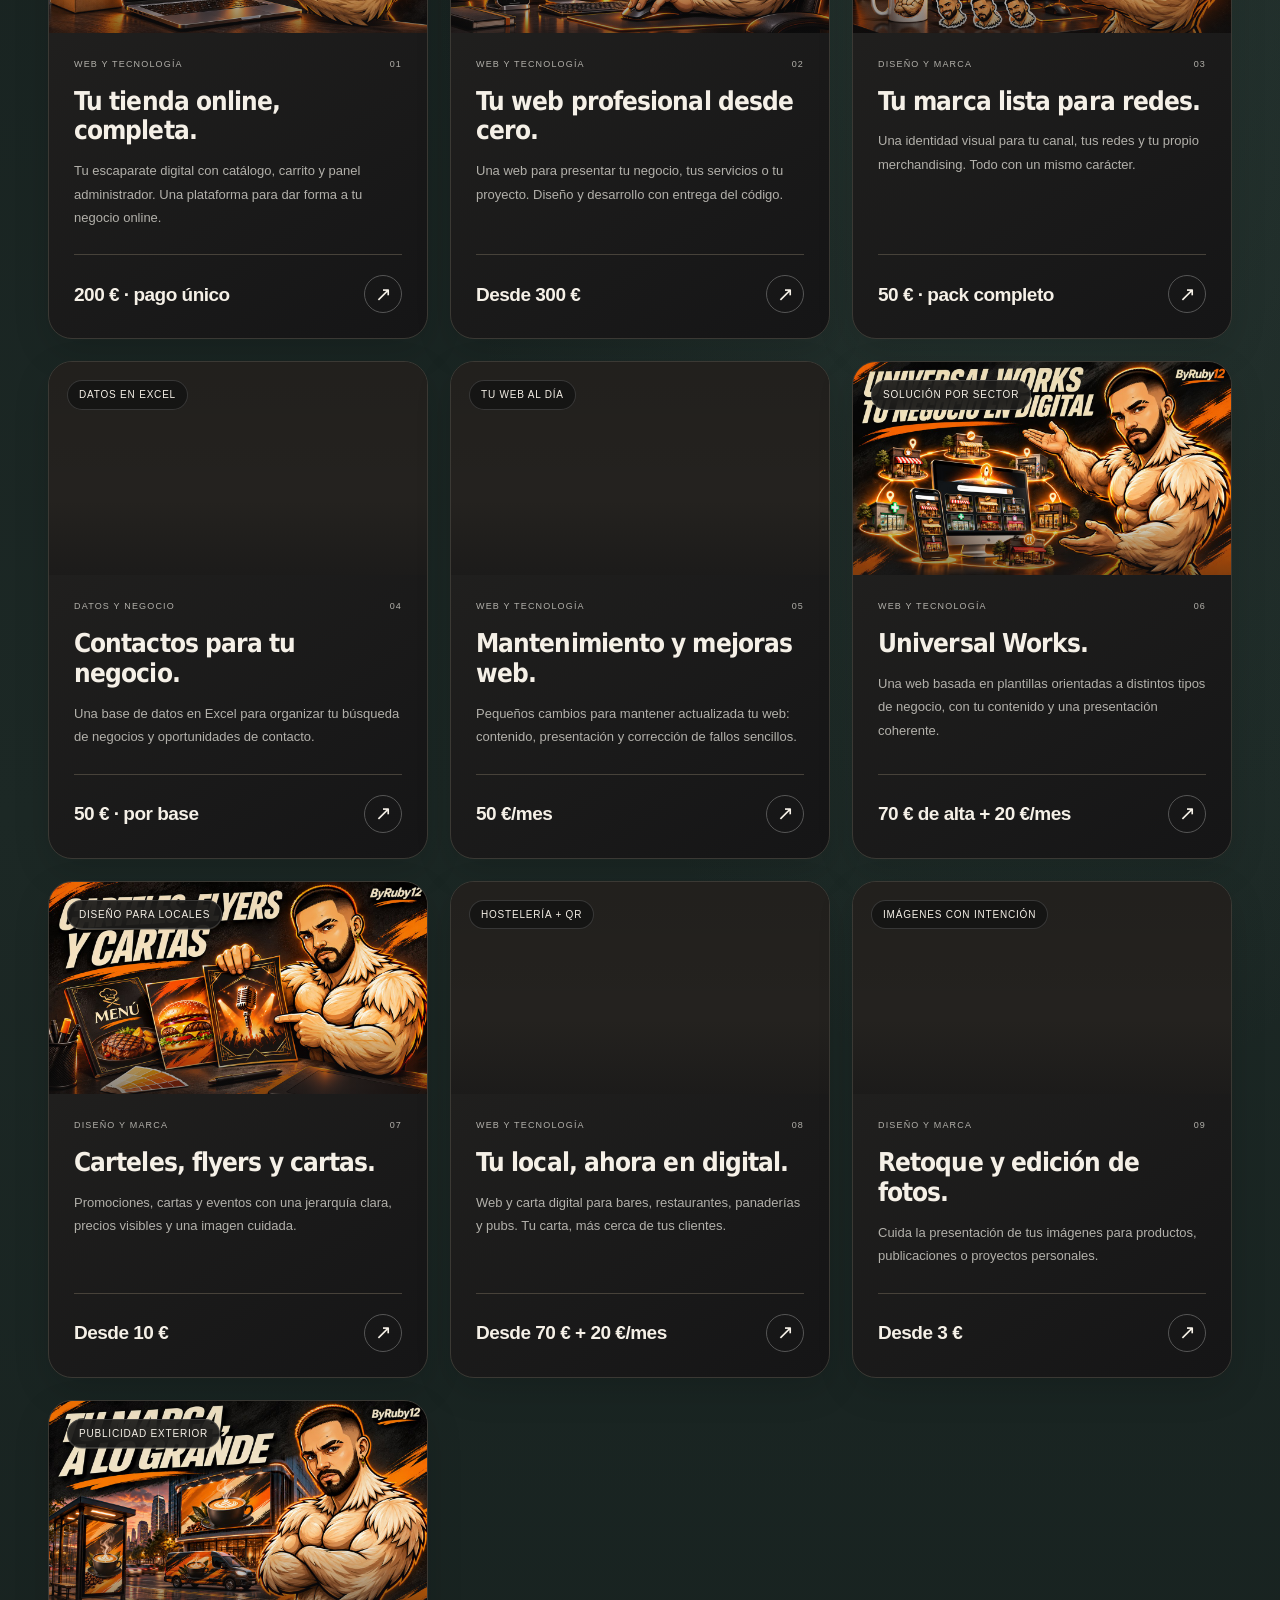
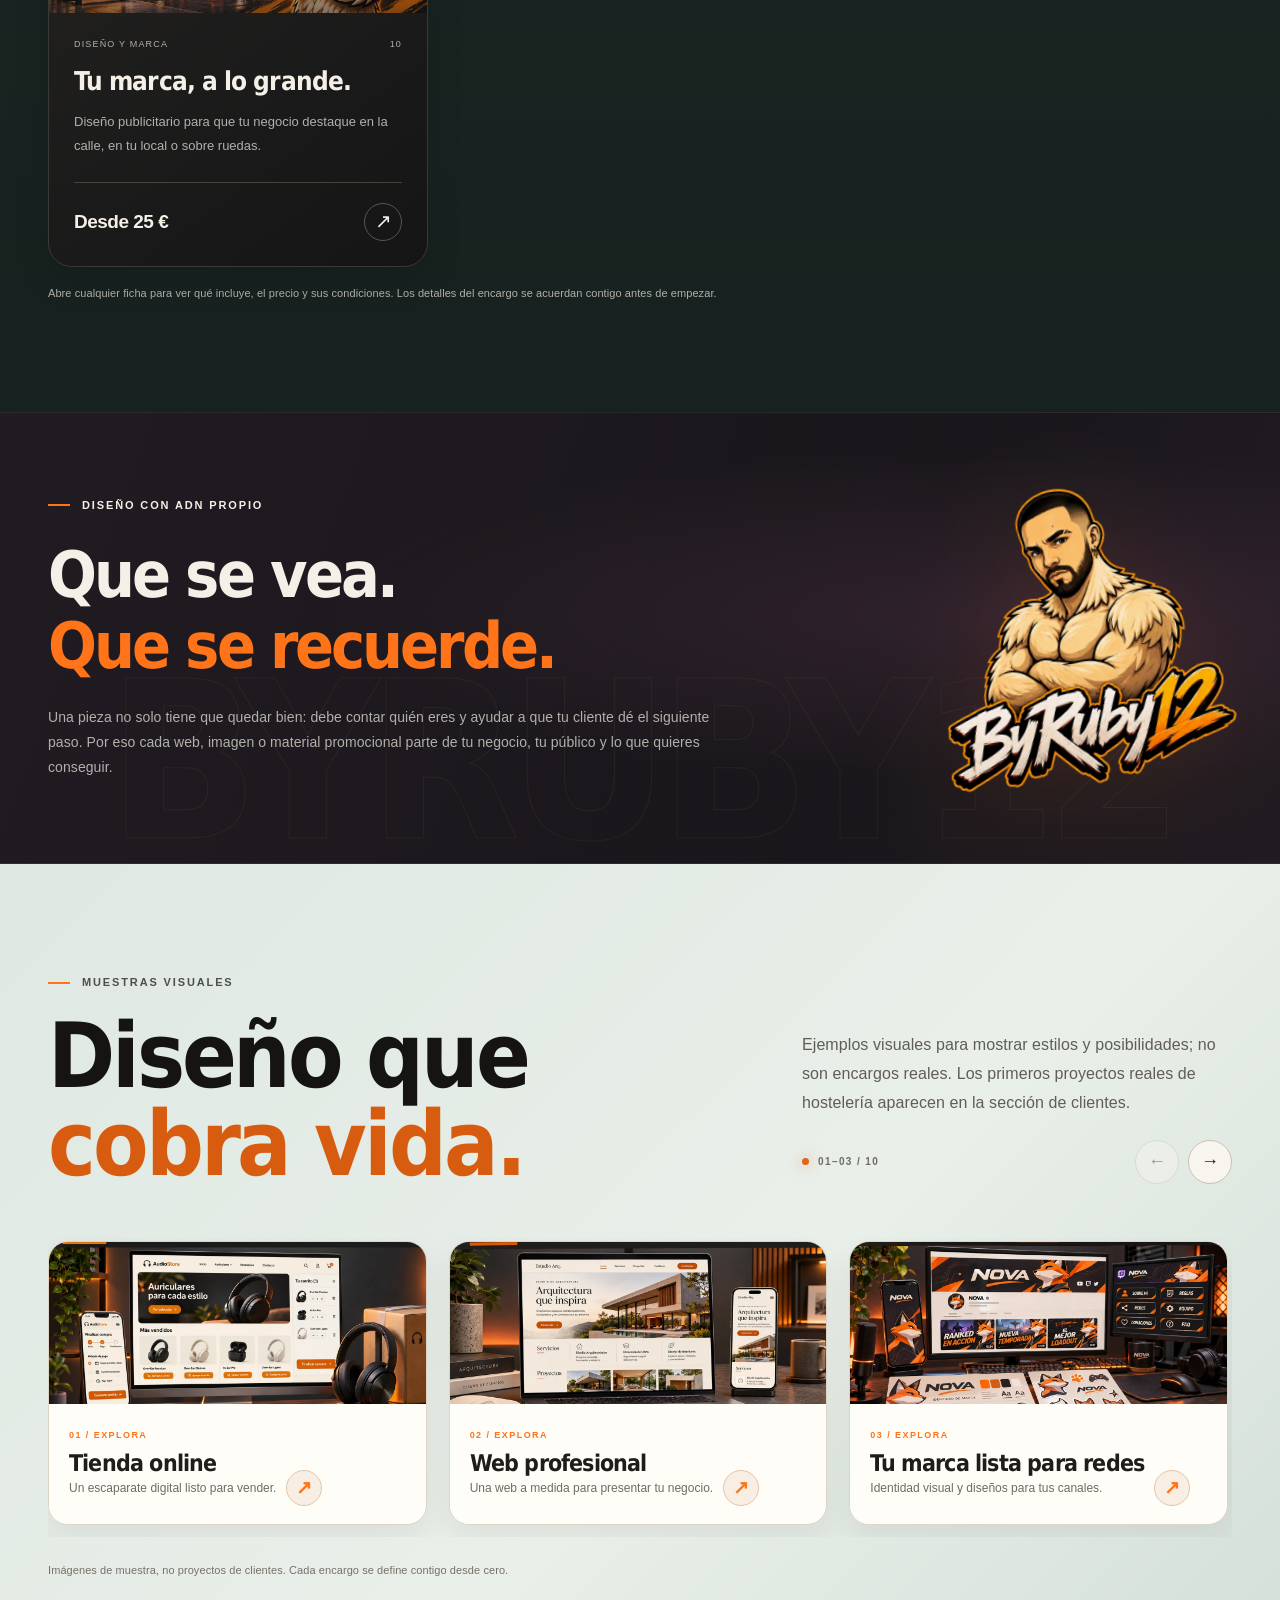
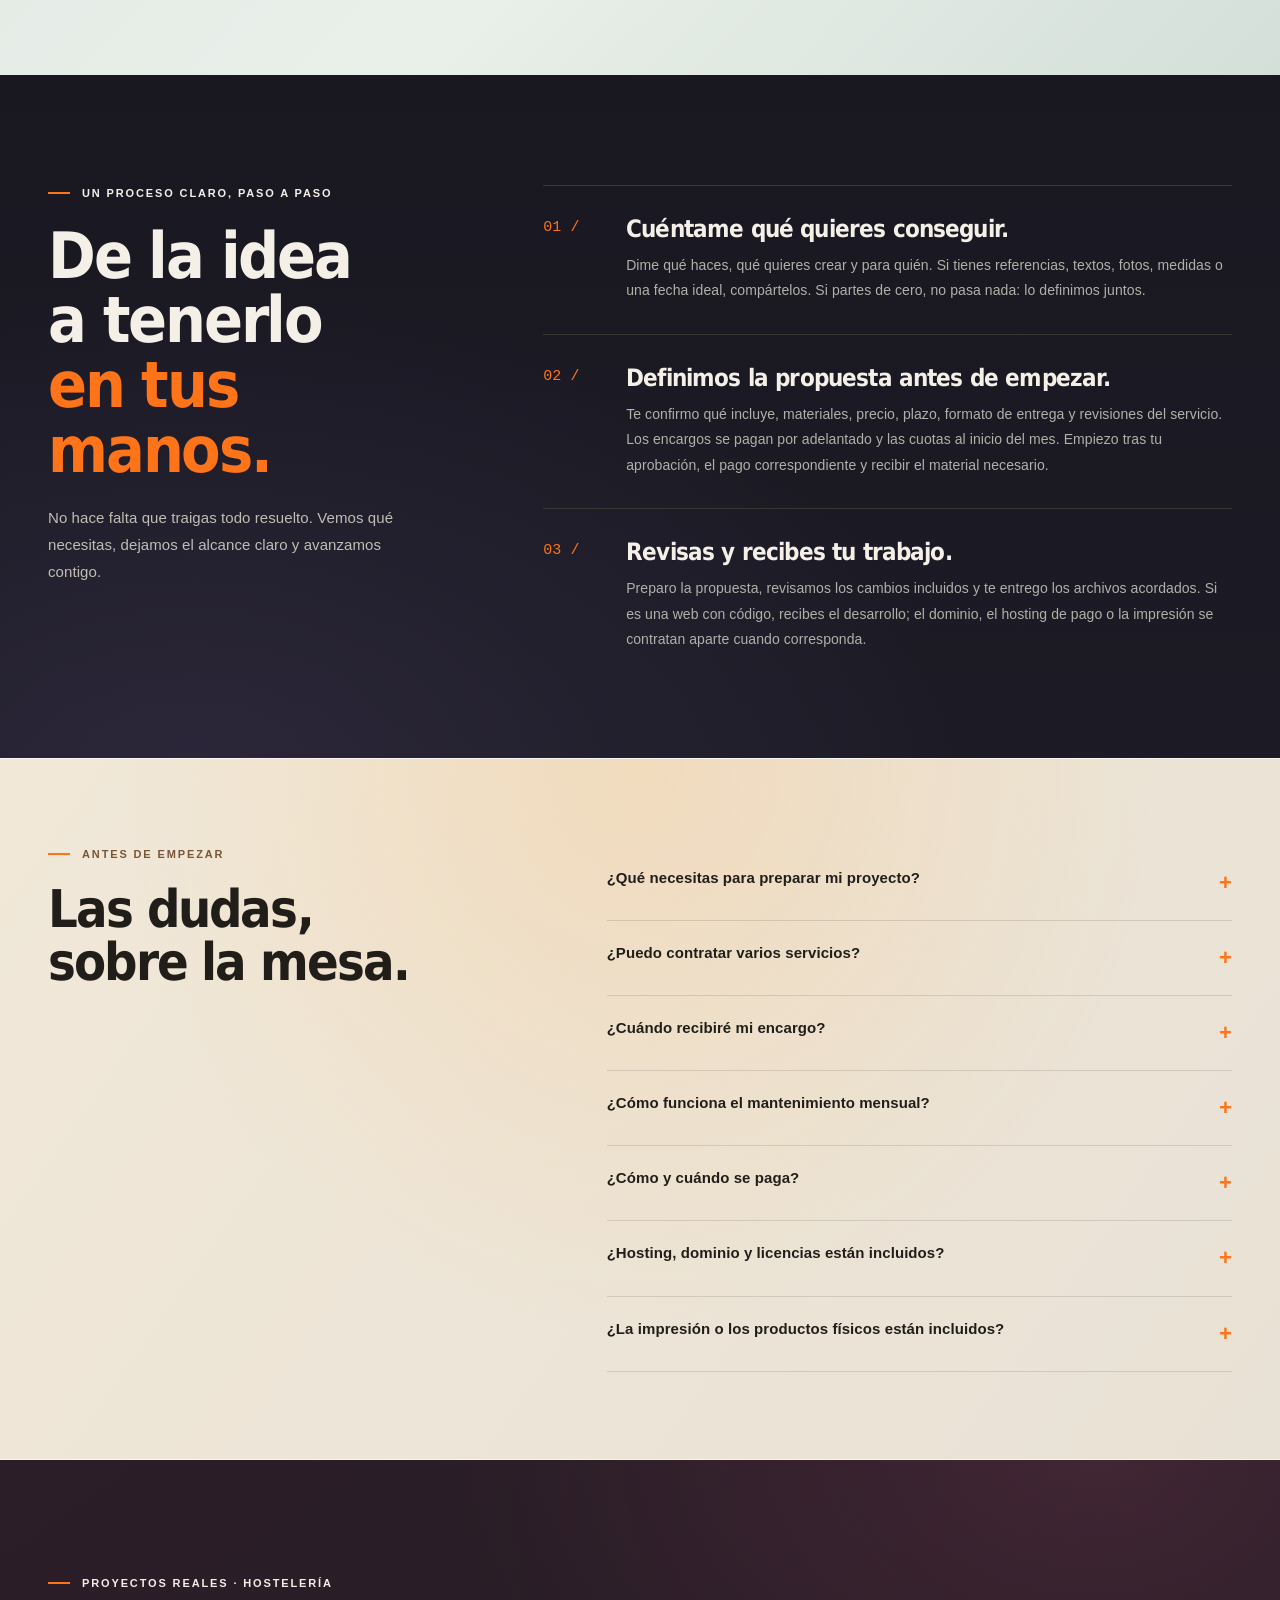
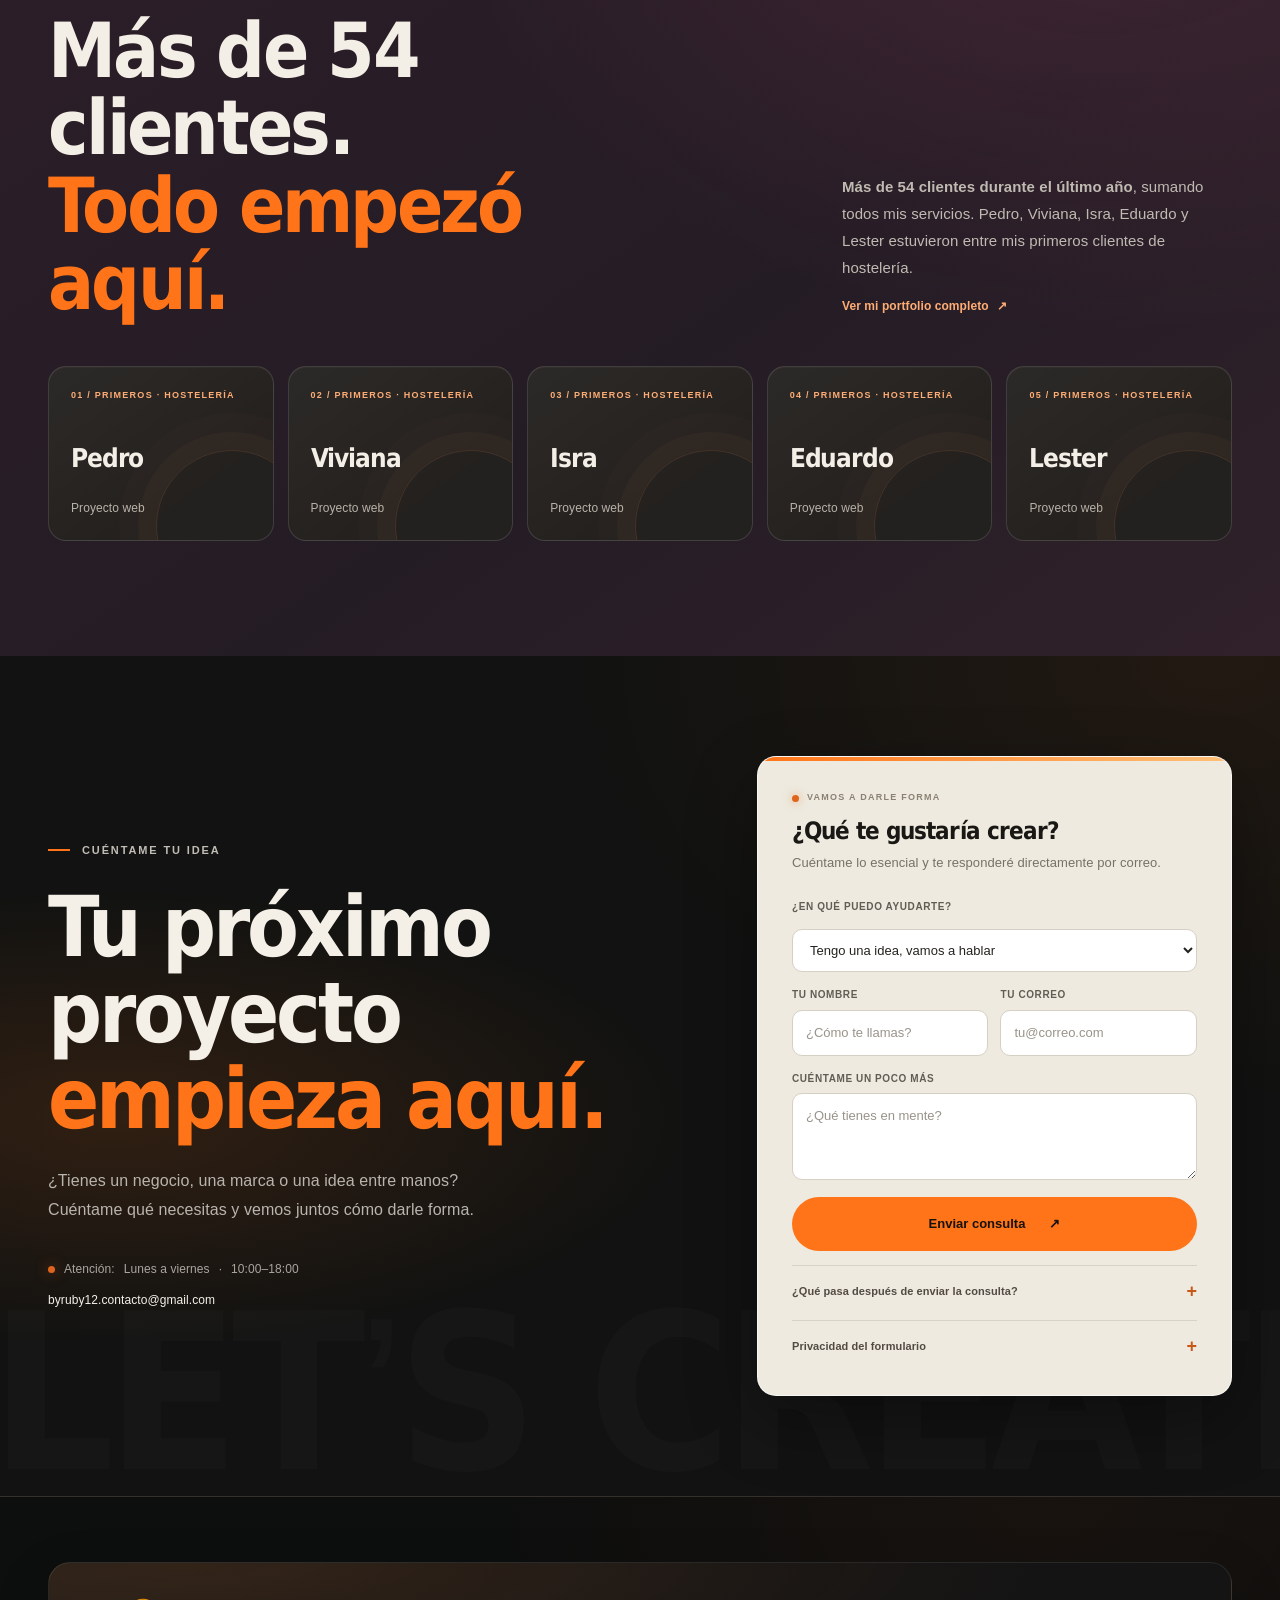
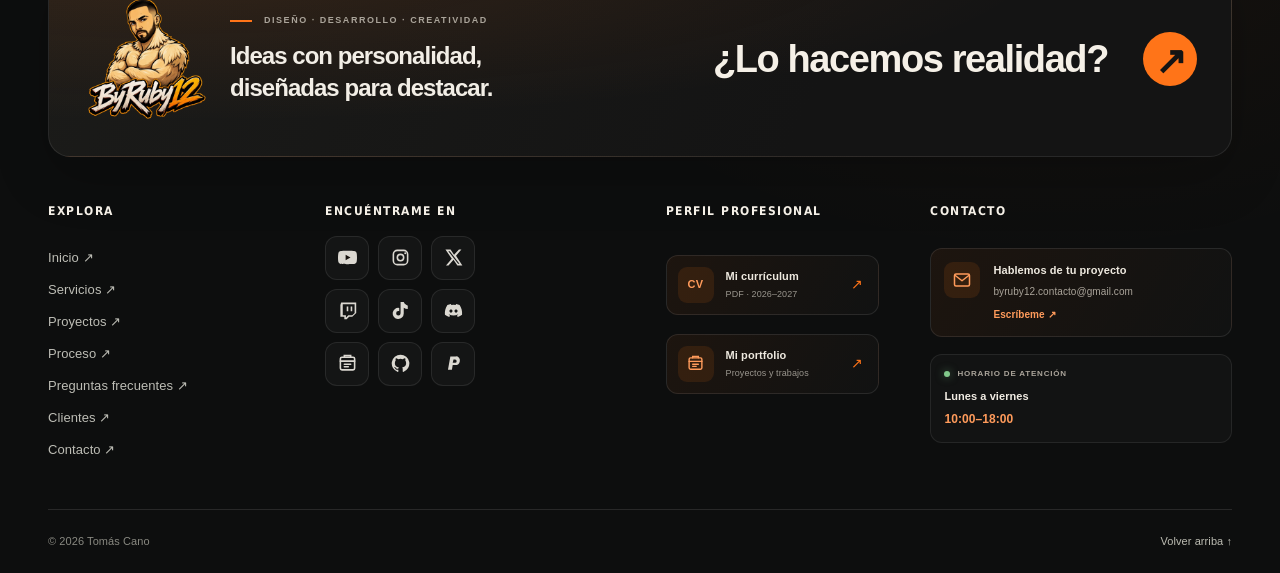
==== commit 1c111fdc: "Add files via upload" ====
--- a/index.html
+++ b/index.html
@@ -44,7 +44,7 @@
 }
 </script>
 
-<link rel="stylesheet" href="css/styles.css?v=20261110-8">
+<link rel="stylesheet" href="css/styles.css?v=20261110-9">
 </head><body><canvas id="particles" aria-hidden="true"></canvas><div id="ruby-cursor" aria-hidden="true"><span class="cursor-core"></span><span class="cursor-caption">↗</span></div>
 
 <header class="site-header"><div class="wrap topbar"><a class="wordmark" href="#inicio" aria-label="ByRuby12, inicio"><img class="brand-icon" src="assets/brand/logo.webp" alt="" width="56" height="56"><span class="wordmark-name">ByRuby<b>12</b></span></a><nav class="desktop-nav" aria-label="Navegación principal"><a href="#inicio">Inicio</a><a href="#servicios">Servicios</a><a href="#universo">Proyectos</a><a href="#proceso">Proceso</a><a href="#preguntas">Preguntas</a><a href="#clientes">Clientes</a><a href="#contacto">Contacto</a></nav><div class="navtools"><button id="mobile-menu" class="sound mobile-menu" aria-label="Abrir menú" aria-expanded="false" aria-controls="mobile-nav">☰</button><button id="sound" class="sound" aria-label="Activar sonidos de interfaz" aria-pressed="false" title="Sonido opcional">♫</button><a class="btn" href="#contacto">Hablemos <span>↗</span></a></div></div><nav id="mobile-nav" class="mobile-nav" aria-label="Menú móvil" hidden><a href="#inicio">Inicio ↗</a><a href="#servicios">Servicios ↗</a><a href="#universo">Proyectos ↗</a><a href="#proceso">Proceso ↗</a><a href="#preguntas">Preguntas ↗</a><a href="#clientes">Clientes ↗</a><a href="#contacto">Contacto ↗</a></nav></header>
@@ -235,8 +235,7 @@
 <dialog id="lightbox" aria-label="Imagen ampliada"><div class="modal-top"><span id="lightbox-title"></span><button data-close="lightbox" aria-label="Cerrar imagen">✕</button></div><img id="lightbox-img" class="lightbox-img" alt=""></dialog>
 
 
-<dialog id="editor" class="editor" aria-labelledby="editor-title"><div class="modal-top"><strong id="editor-title">Tu catálogo · Editor local</strong><button data-close="editor" aria-label="Cerrar editor">✕</button></div><div class="modal-body"><div class="editor-note"><strong>Edita aquí. Publica cuando quieras.</strong><br>Los cambios se guardan en este navegador. Para mostrarlos a todo el mundo, exporta la página actualizada y sustituye <strong>index.html</strong> en tu repositorio de GitHub, manteniendo las carpetas <strong>css/</strong>, <strong>js/</strong> y <strong>assets/</strong>. Este editor no es un acceso privado ni modifica el servidor.</div><div class="editor-grid"><div><div class="editor-list" id="editor-list"></div><div class="editor-actions"><button class="btn ghost" id="add-service">+ Nuevo servicio</button></div></div><div><form id="editor-form" class="editor-form"><label class="field">Título<input name="title" required maxlength="90"></label><label class="field">Categoría<select name="category"><option>Web y tecnología</option><option>Diseño y marca</option><option>Datos y negocio</option></select></label><label class="field">Precio visible<input name="price" required maxlength="70"></label><label class="field">Etiqueta<input name="tag" maxlength="35"></label><label class="field full">Descripción<textarea name="desc" required maxlength="800"></textarea></label><label class="field full">Incluye · una línea por elemento<textarea name="bullets" maxlength="3000"></textarea></label><label class="field full">Condiciones y plazo<textarea name="note" maxlength="2000"></textarea></label><label class="field full">Imágenes · JPG, PNG o WebP<input type="file" id="image-upload" accept="image/jpeg,image/png,image/webp" multiple><small class="muted">Se optimizan automáticamente. La primera será la portada.</small></label><label class="check-label"><input type="checkbox" name="visible"> Mostrar este servicio</label><div class="full"><button class="btn" type="submit">Guardar ficha ✓</button></div></form><div class="editor-images" id="editor-images"></div></div></div><p id="admin-status" class="admin-status" aria-live="polite"></p><div class="editor-actions"><button class="btn" id="export-site">Exportar index.html actualizado ↗</button><button class="btn ghost" id="export-data">Copia del catálogo (.json)</button><button class="btn ghost" id="import-data">Importar copia</button><input type="file" id="import-file" accept="application/json,.json" hidden></div><p class="admin-status">Añade tus imágenes poco a poco. Para conservar una copia, descarga también el catálogo JSON. No guardes contraseñas ni datos privados aquí. La exportación actualiza index.html; conserva el resto de archivos del ZIP junto a él.</p></div></dialog>
 
 <button class="back-top" id="back-top" aria-label="Volver arriba">↑</button><div id="toast" class="toast" role="status"></div>
 <script id="catalog-data" type="application/json">{"version": 1, "updated": 1794240000000, "email": "byruby12.contacto@gmail.com", "services": [{"id": "ecommerce", "title": "Tu tienda online, completa.", "category": "Web y tecnología", "price": "200 € · pago único", "tag": "E-commerce", "desc": "Tu escaparate digital con catálogo, carrito y panel administrador. Una plataforma para dar forma a tu negocio online.", "bullets": ["Productos, carrito, ofertas y noticias.", "Quiénes somos, contacto y preguntas frecuentes.", "Panel administrador y diseño responsive.", "Textos legales editables y entrega del código completo.", "Mantenimiento opcional: 50 €/mes, con alcance acordado."], "note": "Los textos legales se revisan y adaptan a cada actividad. Hosting, dominio y servicios externos se concretan aparte. Plazo a confirmar según alcance y material.", "icon": "↗", "images": [], "visible": true}, {"id": "web-profesional", "title": "Tu web profesional desde cero.", "category": "Web y tecnología", "price": "Desde 300 €", "tag": "Desarrollo a medida", "desc": "Una web para presentar tu negocio, tus servicios o tu proyecto. Diseño y desarrollo con entrega del código.", "bullets": ["Diseño adaptado a móvil, tablet y ordenador.", "Páginas y funciones acordadas antes de empezar.", "Propuesta, revisión y entrega del código desarrollado.", "Puedes elegir un alojamiento compatible."], "note": "Plazo orientativo: 1,5–2 semanas tras recibir el material y confirmar el alcance. Pago único. Hosting, dominio y licencias no incluidos.", "icon": "\u003c/>", "images": [], "visible": true}, {"id": "pack-creador", "title": "Tu marca lista para redes.", "category": "Diseño y marca", "price": "50 € · pack completo", "tag": "Pack Creador", "desc": "Una identidad visual para tu canal, tus redes y tu propio merchandising. Todo con un mismo carácter.", "bullets": ["Logo en alta resolución y PNG sin fondo.", "Banners para YouTube, Twitch y X; paneles para Twitch.", "10 stickers y 6 portadas de historias destacadas.", "2 fondos de ordenador + 2 de móvil.", "3 miniaturas para 3 vídeos.", "Diseños de camiseta, bolsa, taza, imán y alfombrilla + catálogo digital."], "note": "Incluye una propuesta y una ronda de pequeños cambios. Productos físicos e impresión aparte: camiseta 18 €, bolsa 18 €, taza 18 €, imán 7 €, alfombrilla 7 €. Pack físico: 60 €. Disponibilidad y envío: consultar.", "icon": "✳", "images": [], "visible": true}, {"id": "contactos", "title": "Contactos para tu negocio.", "category": "Datos y negocio", "price": "50 € · por base", "tag": "Datos en Excel", "desc": "Una base de datos en Excel para organizar tu búsqueda de negocios y oportunidades de contacto.", "bullets": ["Sector y zona acordados antes de empezar.", "Campos según disponibilidad: empresa, teléfono, correo, web, redes, actividad y dirección.", "Entrega en Excel para consultar, ordenar y filtrar."], "note": "Cantidad, cobertura, fuentes y plazo se confirman antes de contratar. La disponibilidad de teléfono o correo varía por negocio; la entrega no garantiza respuestas ni ventas.", "icon": "XLS", "images": [], "visible": true}, {"id": "mantenimiento", "title": "Mantenimiento y mejoras web.", "category": "Web y tecnología", "price": "50 €/mes", "tag": "Tu web al día", "desc": "Pequeños cambios para mantener actualizada tu web: contenido, presentación y corrección de fallos sencillos.", "bullets": ["Hasta 4 horas de trabajo al mes.", "Textos, fotos, precios y enlaces.", "Ajustes de diseño y de presentación en móvil.", "Trabajo en copia o entorno de pruebas cuando la plataforma lo permita.", "Horas adicionales: 20 €/h, siempre con aprobación previa."], "note": "Revisión de la web antes de contratar. Sin permanencia. Horas no acumulables; revisar, modificar y probar cuenta dentro del tiempo. Hosting, dominio y licencias aparte. Sin urgencias ni vigilancia continua. E-commerce, rediseños completos y funciones nuevas: presupuesto aparte.", "icon": "⚙", "images": [], "visible": true}, {"id": "universal", "title": "Universal Works.", "category": "Web y tecnología", "price": "70 € de alta + 20 €/mes", "tag": "Solución por sector", "desc": "Una web basada en plantillas orientadas a distintos tipos de negocio, con tu contenido y una presentación coherente.", "bullets": ["Elección de una base adecuada a tu actividad.", "Personalización con tu identidad y material.", "Cuota mensual obligatoria.", "Cambios de contenido dentro del servicio acordado."], "note": "El alcance de cambios, funciones, alojamiento y plazo se confirma antes de contratar. Solicita los detalles para tu sector.", "icon": "UW", "images": [], "visible": true}, {"id": "carteles", "title": "Carteles, flyers y cartas.", "category": "Diseño y marca", "price": "Desde 10 €", "tag": "Diseño para locales", "desc": "Promociones, cartas y eventos con una jerarquía clara, precios visibles y una imagen cuidada.", "bullets": ["1 diseño: 10 € · 3 diseños: 20 €.", "5 diseños: 30 € · 10 diseños: 50 €.", "Una cara o página en un tamaño acordado por diseño.", "Una propuesta y una ronda de pequeños cambios.", "Entrega digital en PDF de alta calidad."], "note": "Entrega orientativa en 24 h para encargos sencillos tras recibir el material. Packs: plazo a acordar. Impresión no incluida. Adaptaciones y cambios adicionales: consultar.", "icon": "Aa", "images": [], "visible": true}, {"id": "local-digital", "title": "Tu local, ahora en digital.", "category": "Web y tecnología", "price": "Desde 70 € + 20 €/mes", "tag": "Hostelería + QR", "desc": "Web y carta digital para bares, restaurantes, panaderías y pubs. Tu carta, más cerca de tus clientes.", "bullets": ["Básico: 70 € de alta + 20 €/mes. Carta, alérgenos, idiomas, 40 QR, alojamiento y soporte.", "Profesional: 100 € de alta + 30 €/mes. Todo el Básico, fotos, modo oscuro, más interactividad y 80 QR.", "Premium TPV: 150 € de alta + 50 €/mes. Todo el Profesional, pedidos, carrito, seguimiento, cocina, mesas y administración.", "En los tres planes: enlaces a redes, reseñas de Google y plataformas de reparto."], "note": "Web desde 48 h tras recibir el material y confirmar alcance. Entrega de QR en persona o por envío según ubicación; envío orientativo 2–3 días según destino. Extras y funciones a concretar. Los enlaces no implican integración con plataformas de reparto.", "icon": "QR", "images": [], "visible": true}, {"id": "retoque", "title": "Retoque y edición de fotos.", "category": "Diseño y marca", "price": "Desde 3 €", "tag": "Imágenes con intención", "desc": "Cuida la presentación de tus imágenes para productos, publicaciones o proyectos personales.", "bullets": ["Retoque básico: 3 € por imagen.", "Pack de 5 retoques básicos: 10 €.", "Cambio de fondo: 5 € por imagen.", "Tipo de edición y formato de entrega acordados."], "note": "La viabilidad y el resultado dependen de la imagen original. Montajes, ediciones complejas y plazo: consultar antes de contratar.", "icon": "◐", "images": [], "visible": true}, {"id": "publicidad", "title": "Tu marca, a lo grande.", "category": "Diseño y marca", "price": "Desde 25 €", "tag": "Publicidad exterior", "desc": "Diseño publicitario para que tu negocio destaque en la calle, en tu local o sobre ruedas.", "bullets": ["Vallas, lonas, pancartas, mupis y marquesinas.", "Escaparates, vinilos, rótulos y publicidad en vehículos.", "Roll-ups, photocalls, banderolas y material comercial.", "1 diseño: 25 € · 3: 60 € · 5: 90 € · 10: 160 €.", "Una propuesta y una ronda de pequeños cambios. Entrega en PDF por correo."], "note": "Una cara o pieza en un formato y tamaño acordados. Vehículos completos, varias caras o composiciones especiales: consultar. 24 h para encargos sencillos tras recibir el material y confirmar alcance; packs y trabajos complejos, plazo acordado. Impresión, fabricación, instalación y espacios no incluidos.", "icon": "↗", "images": [], "visible": true}], "mediaLayoutVersion": 3}</script>
-<script src="js/app.js?v=20261110-6" defer></script></body></html>
+<script src="js/app.js?v=20261110-7" defer></script></body></html>
--- a/css/styles.css
+++ b/css/styles.css
@@ -837,109 +837,6 @@
   width:100%;
   object-fit:contain
 }
-.editor {
-  width:min(1080px,calc(100% - 24px))
-}
-.editor-note {
-  font-size:13px;
-  background:#35281d;
-  border:1px solid #69503b;
-  padding:16px;
-  border-radius:12px;
-  margin-bottom:23px
-}
-.editor-grid {
-  display:grid;
-  grid-template-columns:230px 1fr;
-  gap:24px
-}
-.editor-list {
-  display:flex;
-  flex-direction:column;
-  gap:6px
-}
-.editor-list button {
-  border:1px solid var(--line);
-  background:#232323;
-  border-radius:10px;
-  text-align:left;
-  padding:11px 13px;
-  font-size:12px
-}
-.editor-list button.active {
-  border-color:var(--orange);
-  color:var(--orange)
-}
-.editor-form {
-  display:grid;
-  grid-template-columns:1fr 1fr;
-  gap:15px
-}
-.field {
-  display:flex;
-  flex-direction:column;
-  gap:6px;
-  font-size:12px
-}
-.field.full {
-  grid-column:1/-1
-}
-.field input,.field textarea,.field select {
-  width:100%;
-  background:#252525;
-  color:var(--fg);
-  border:1px solid #4d4d47;
-  border-radius:9px;
-  padding:10px
-}
-.field textarea {
-  min-height:85px;
-  resize:vertical
-}
-.editor-images {
-  display:flex;
-  gap:10px;
-  flex-wrap:wrap;
-  margin-top:15px
-}
-.image-edit {
-  width:110px
-}
-.image-edit img {
-  width:110px;
-  height:85px;
-  object-fit:cover;
-  border-radius:8px
-}
-.image-edit button {
-  background:#292929;
-  border:1px solid #555;
-  border-radius:5px;
-  font-size:10px;
-  padding:5px;
-  margin:5px 3px 0 0
-}
-.editor-actions {
-  display:flex;
-  gap:10px;
-  flex-wrap:wrap;
-  margin-top:22px
-}
-.editor-actions .btn {
-  font-size:12px;
-  padding:12px 18px
-}
-.admin-status {
-  font-size:11px;
-  color:var(--muted);
-  margin:16px 0
-}
-.check-label {
-  display:flex;
-  gap:8px;
-  font-size:12px;
-  align-items:center
-}
 .sr-only {
   position:absolute;
   width:1px;
@@ -1150,29 +1047,7 @@
   .modal-body {
     padding:20px
   }
-  .editor-grid {
-    grid-template-columns:1fr
-  }
-  .editor-list {
-    flex-direction:row;
-    overflow:auto;
-    padding-bottom:10px
-  }
-  .editor-list button {
-    min-width:160px
-  }
-  .editor-form {
-    grid-template-columns:1fr
-  }
-  .field.full {
-    grid-column:auto
-  }
-  .editor-note {
-    font-size:12px
-  }
-  .editor-actions .btn {
-    flex:1
-  }
+
   .contact h2 {
     font-size:57px
   }
@@ -2529,7 +2404,6 @@
   #preguntas.faq{grid-template-columns:1fr;gap:18px;margin-top:54px;padding:48px 0}
 }
 
-/* Ajuste tipográfico y opciones visuales disponibles desde /admin/. */
 body{
   font-family:Inter,"Segoe UI Variable","Segoe UI",Arial,sans-serif;
   letter-spacing:.005em;
@@ -2549,34 +2423,6 @@
   font-family:Inter,"Segoe UI Variable","Segoe UI",Arial,sans-serif;
   letter-spacing:-.045em
 }
-.admin-settings{
-  margin:0 0 25px;
-  padding:18px;
-  border:1px solid #ffffff20;
-  border-radius:14px;
-  background:linear-gradient(125deg,#ffffff0a,#ff74180a)
-}
-.admin-settings>summary{
-  color:var(--fg);
-  font-weight:800;
-  font-size:17px;
-  cursor:pointer
-}
-.admin-settings-intro{margin:12px 0 18px;color:var(--muted);font-size:12px;line-height:1.6}
-.admin-settings-form{display:grid;grid-template-columns:repeat(2,minmax(0,1fr));gap:13px}
-.admin-settings-form .field{display:grid;gap:7px;color:var(--muted);font-size:11px;font-weight:700}
-.admin-settings-form input,.admin-settings-form select{
-  width:100%;
-  min-width:0;
-  padding:11px 12px;
-  color:var(--fg);
-  background:#101010;
-  border:1px solid #ffffff24;
-  border-radius:8px;
-  font-size:13px
-}
-.admin-settings-form input:focus,.admin-settings-form select:focus{outline:2px solid #ff741888;border-color:var(--orange)}
-.admin-settings-form>button{grid-column:1/-1;justify-self:start;position:sticky;bottom:8px;z-index:3;box-shadow:0 6px 24px #0008}
 [data-faq-theme="lavender"] #preguntas.faq::before{
   background:radial-gradient(ellipse at 50% 0%,#d1b3ff66,transparent 58%),linear-gradient(125deg,#eee7f5,#e2d9ed)
 }
@@ -2585,7 +2431,6 @@
   background:radial-gradient(ellipse at 50% 0%,#8bcde755,transparent 58%),linear-gradient(125deg,#e4f0ef,#d6e7e7)
 }
 [data-faq-theme="ice"] #preguntas .eyebrow{color:#365f63}
-@media(max-width:600px){.admin-settings-form{grid-template-columns:1fr}}
 
 /* Referencias reales de proyectos y formulario con envío directo. */
 #clientes{scroll-margin-top:100px}
@@ -2790,13 +2635,6 @@
   .detail-copy .detail-price .price{font-size:clamp(17px,5vw,24px)}
   .detail-copy li{font-size:13px}
   .detail-copy .note{font-size:12px;overflow-wrap:anywhere}
-  .editor{width:calc(100vw - 16px)}
-  .editor .modal-body{padding:14px}
-  .editor-grid{grid-template-columns:minmax(0,1fr);gap:18px}
-  .editor-form,.admin-settings-form{grid-template-columns:minmax(0,1fr)}
-  .field.full{grid-column:auto}
-  .editor-actions{flex-wrap:wrap}
-  .editor-actions .btn{min-width:0;flex:1 1 100%;justify-content:center}
 }
 @media(max-width:440px){
   .site-header .navtools>.btn{display:none}
